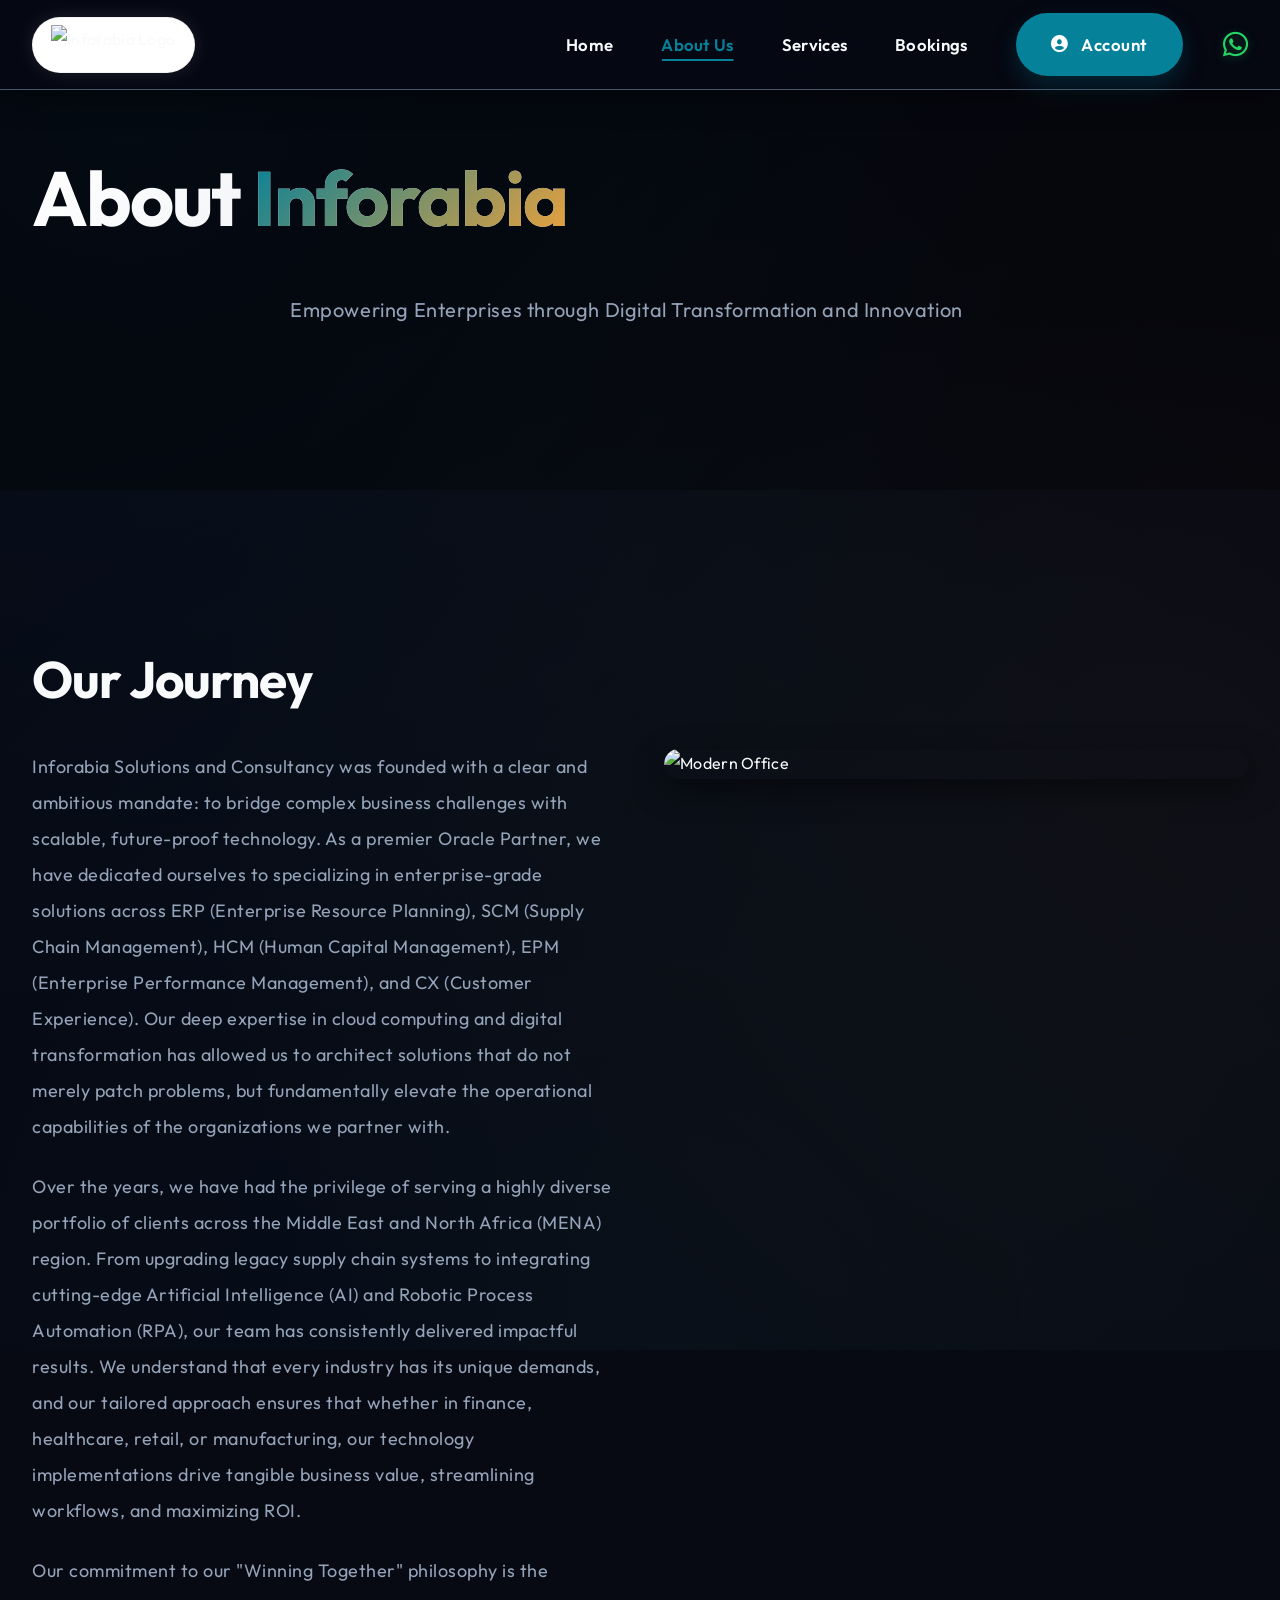
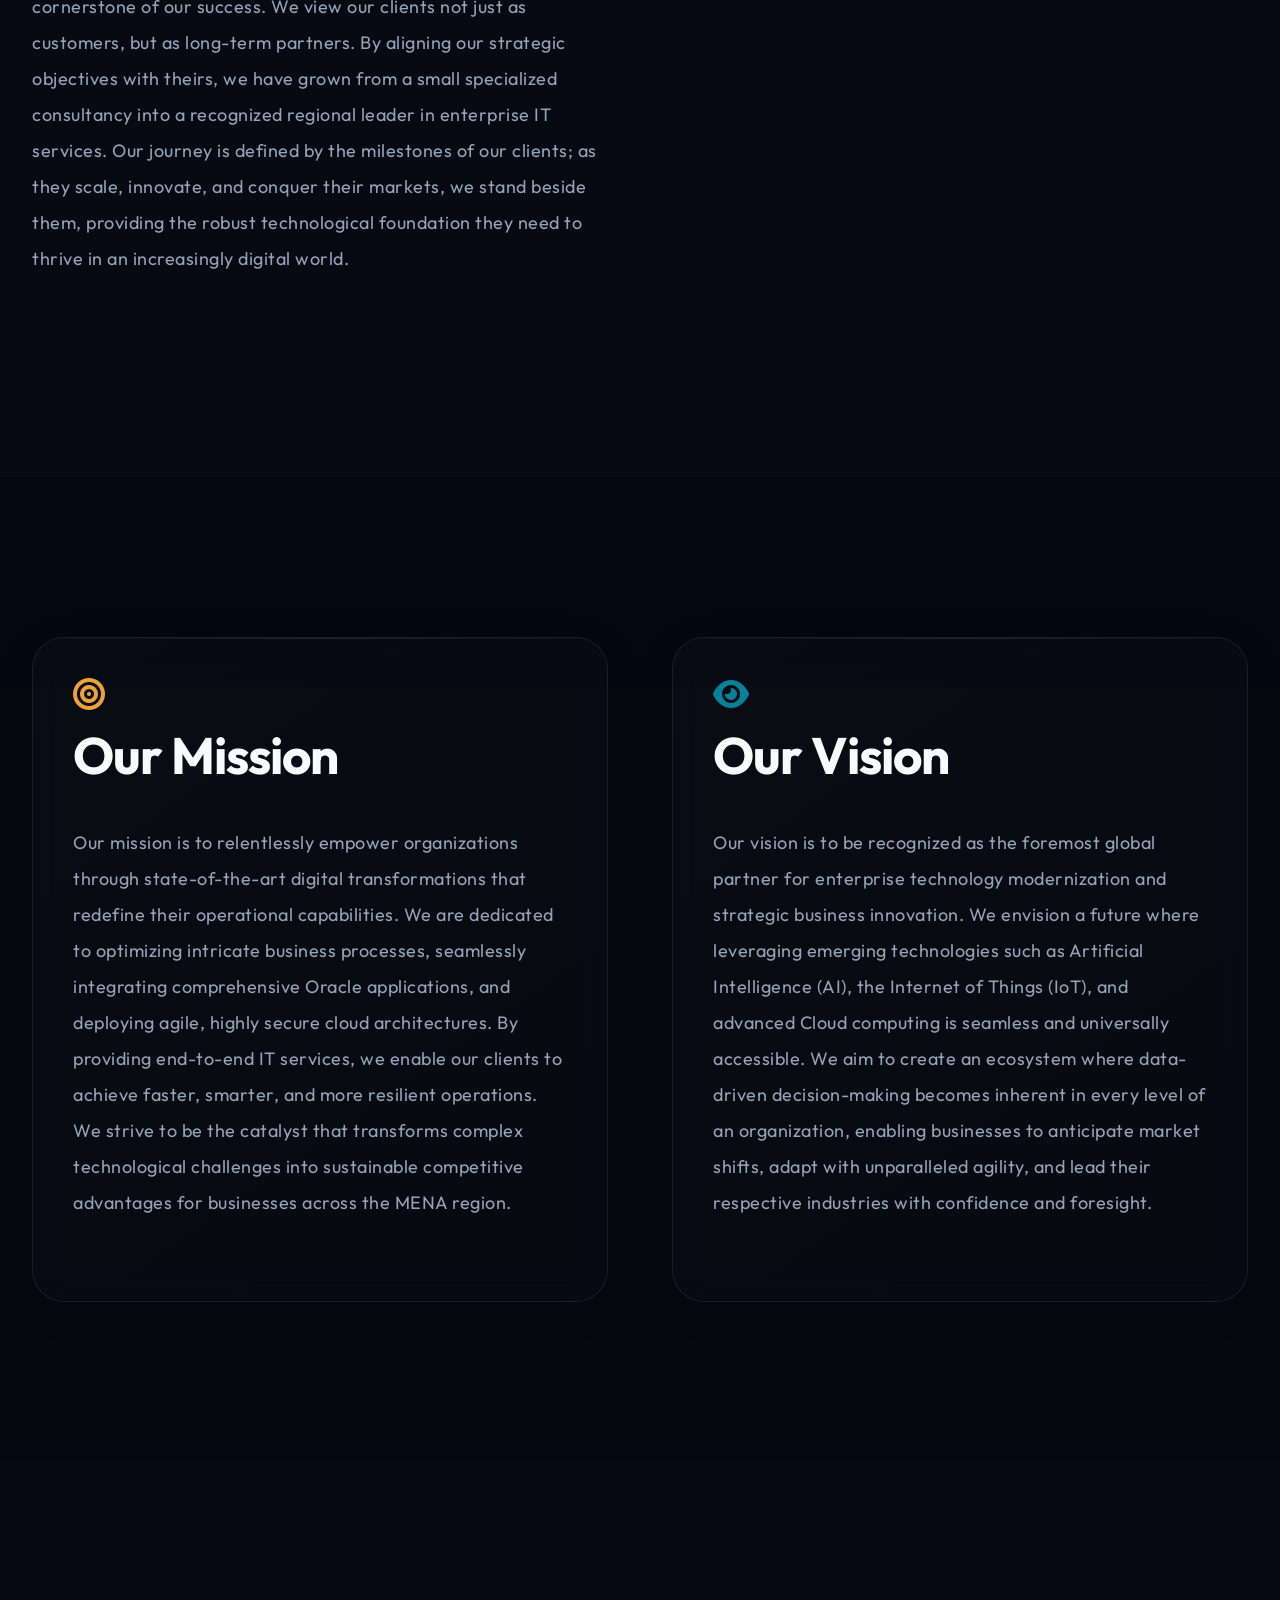
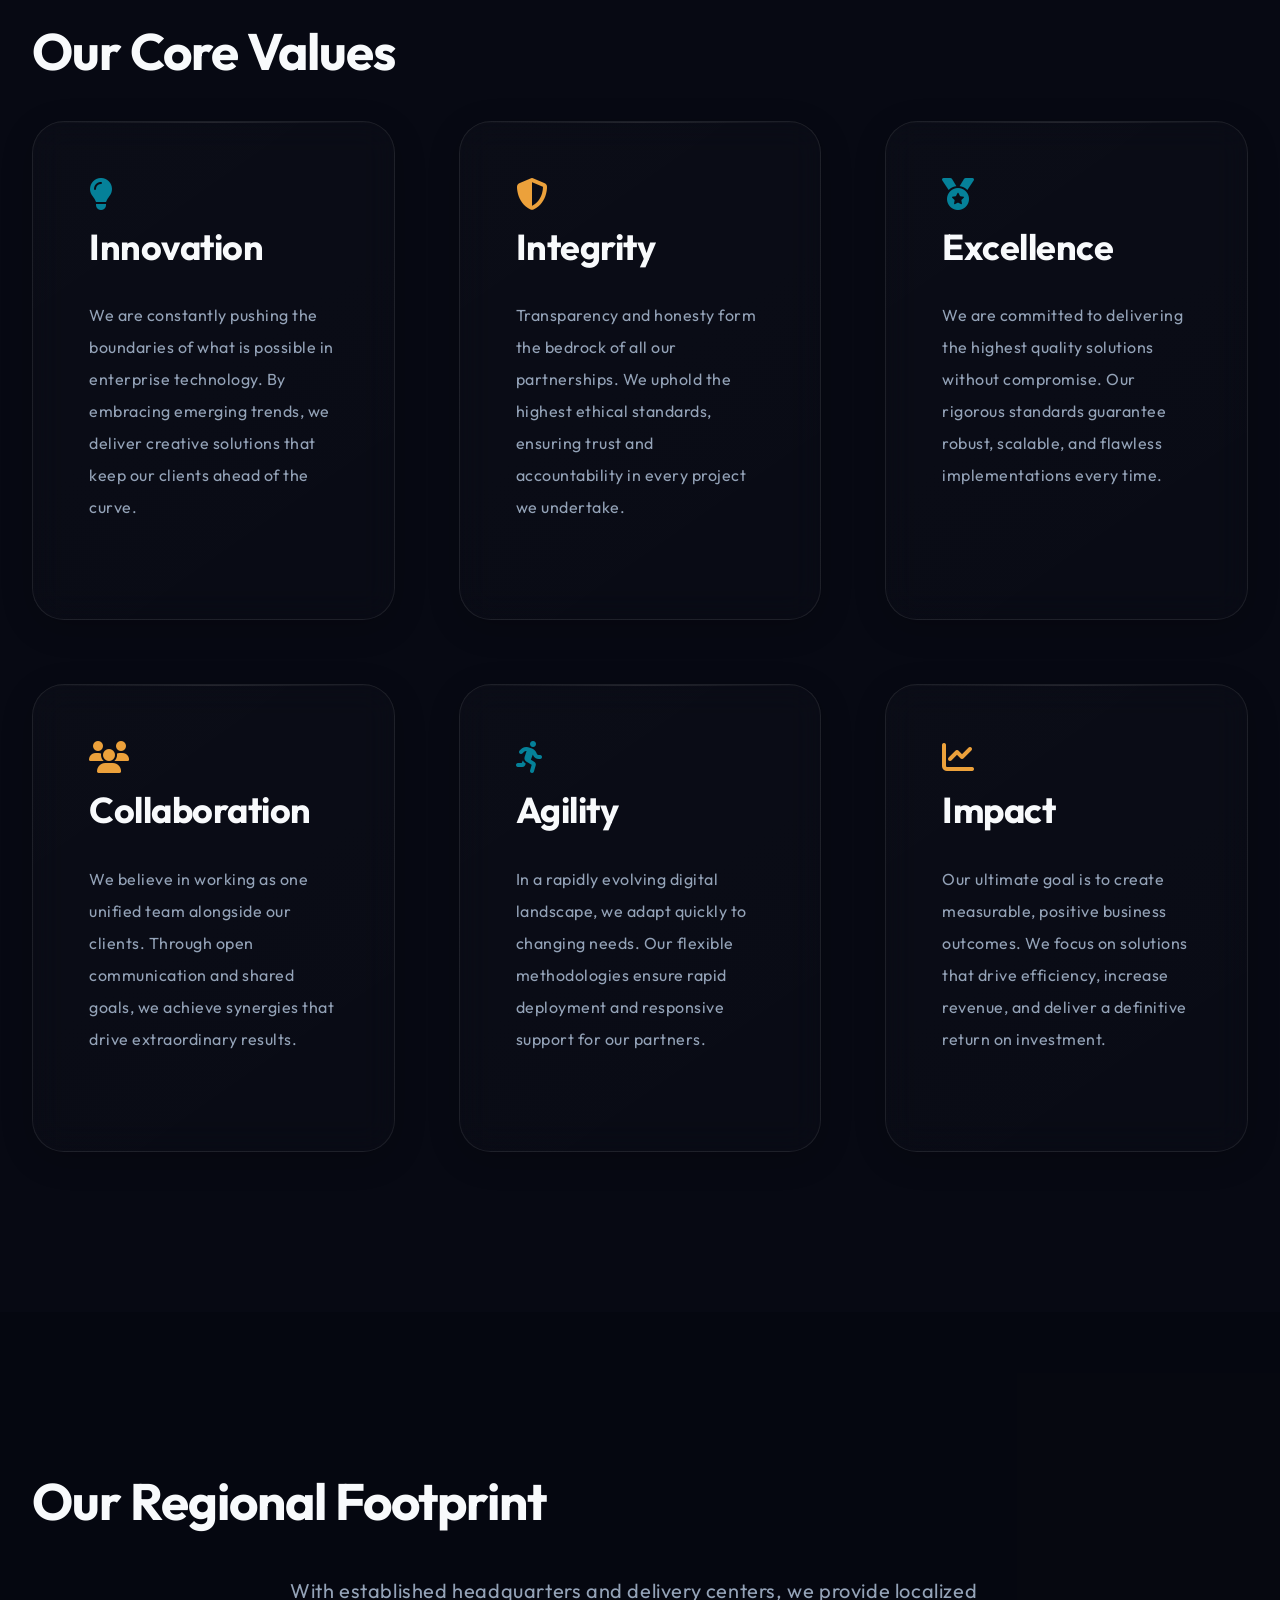
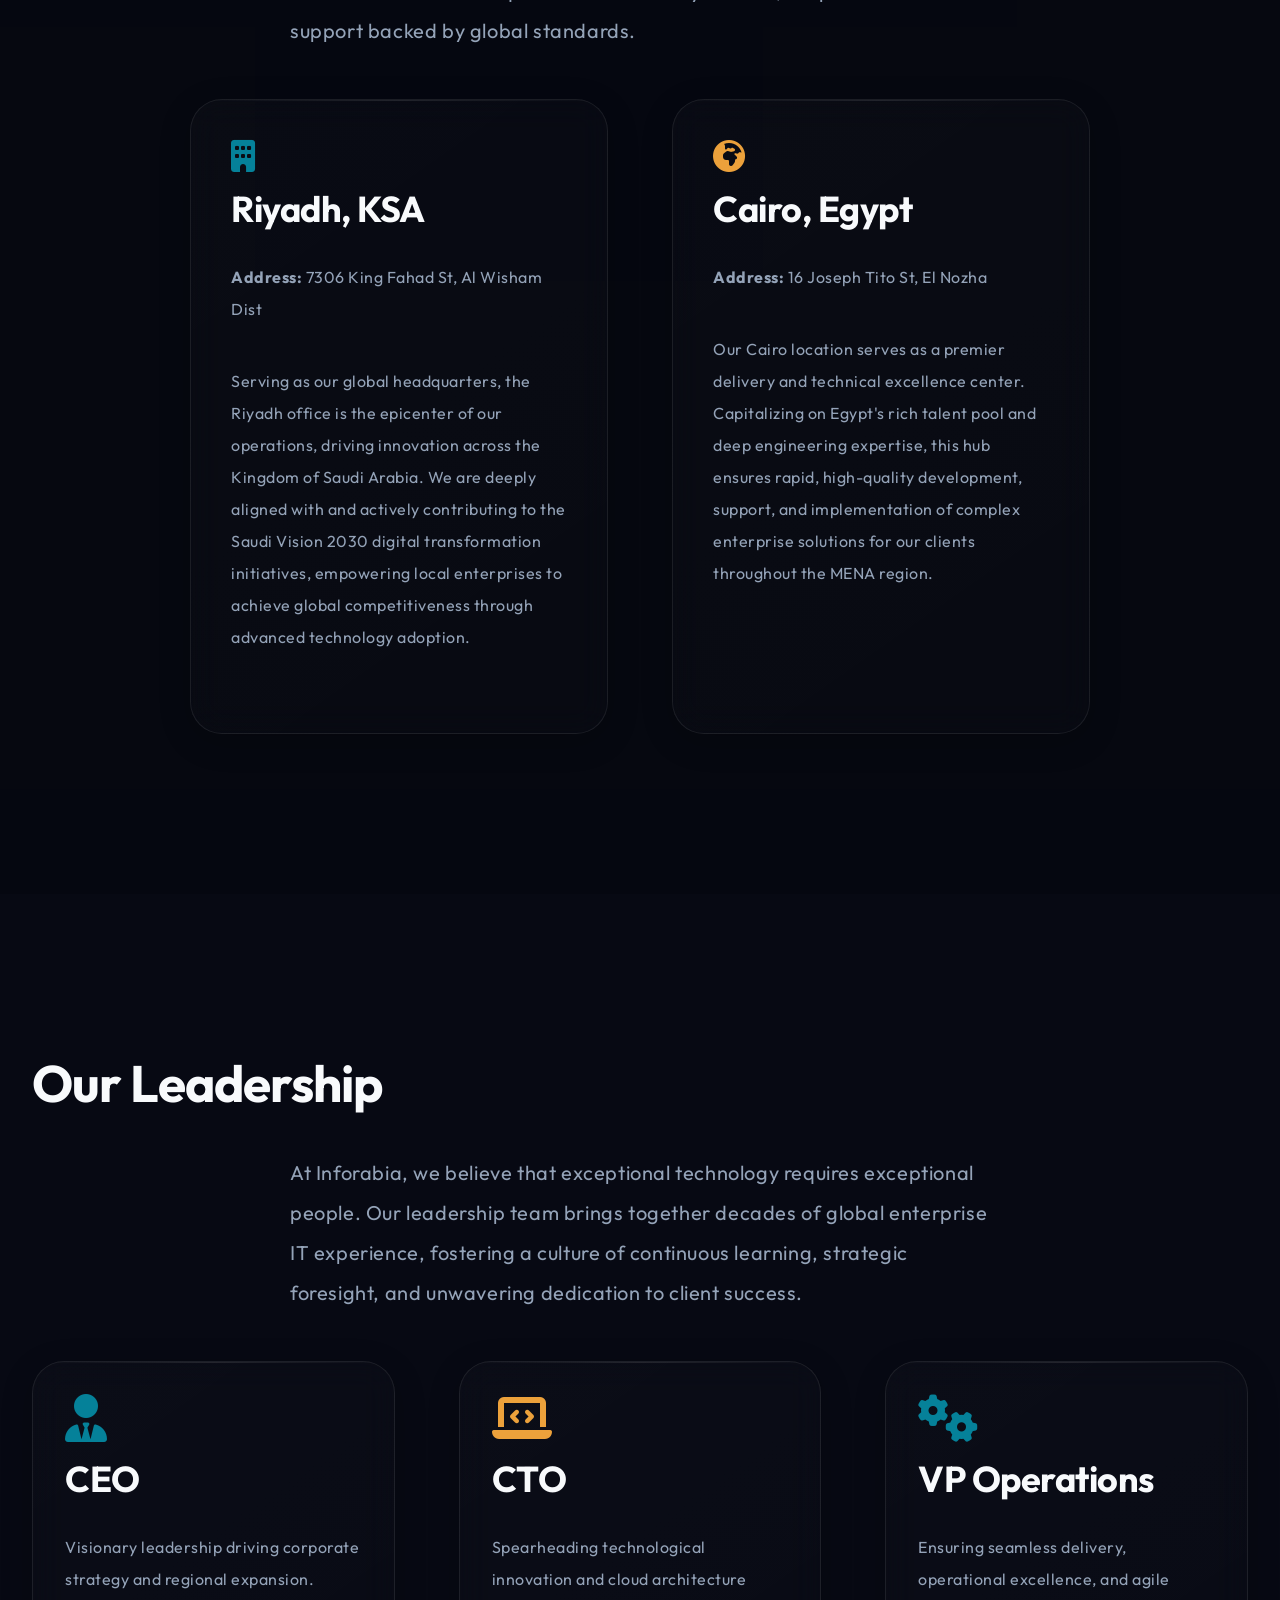
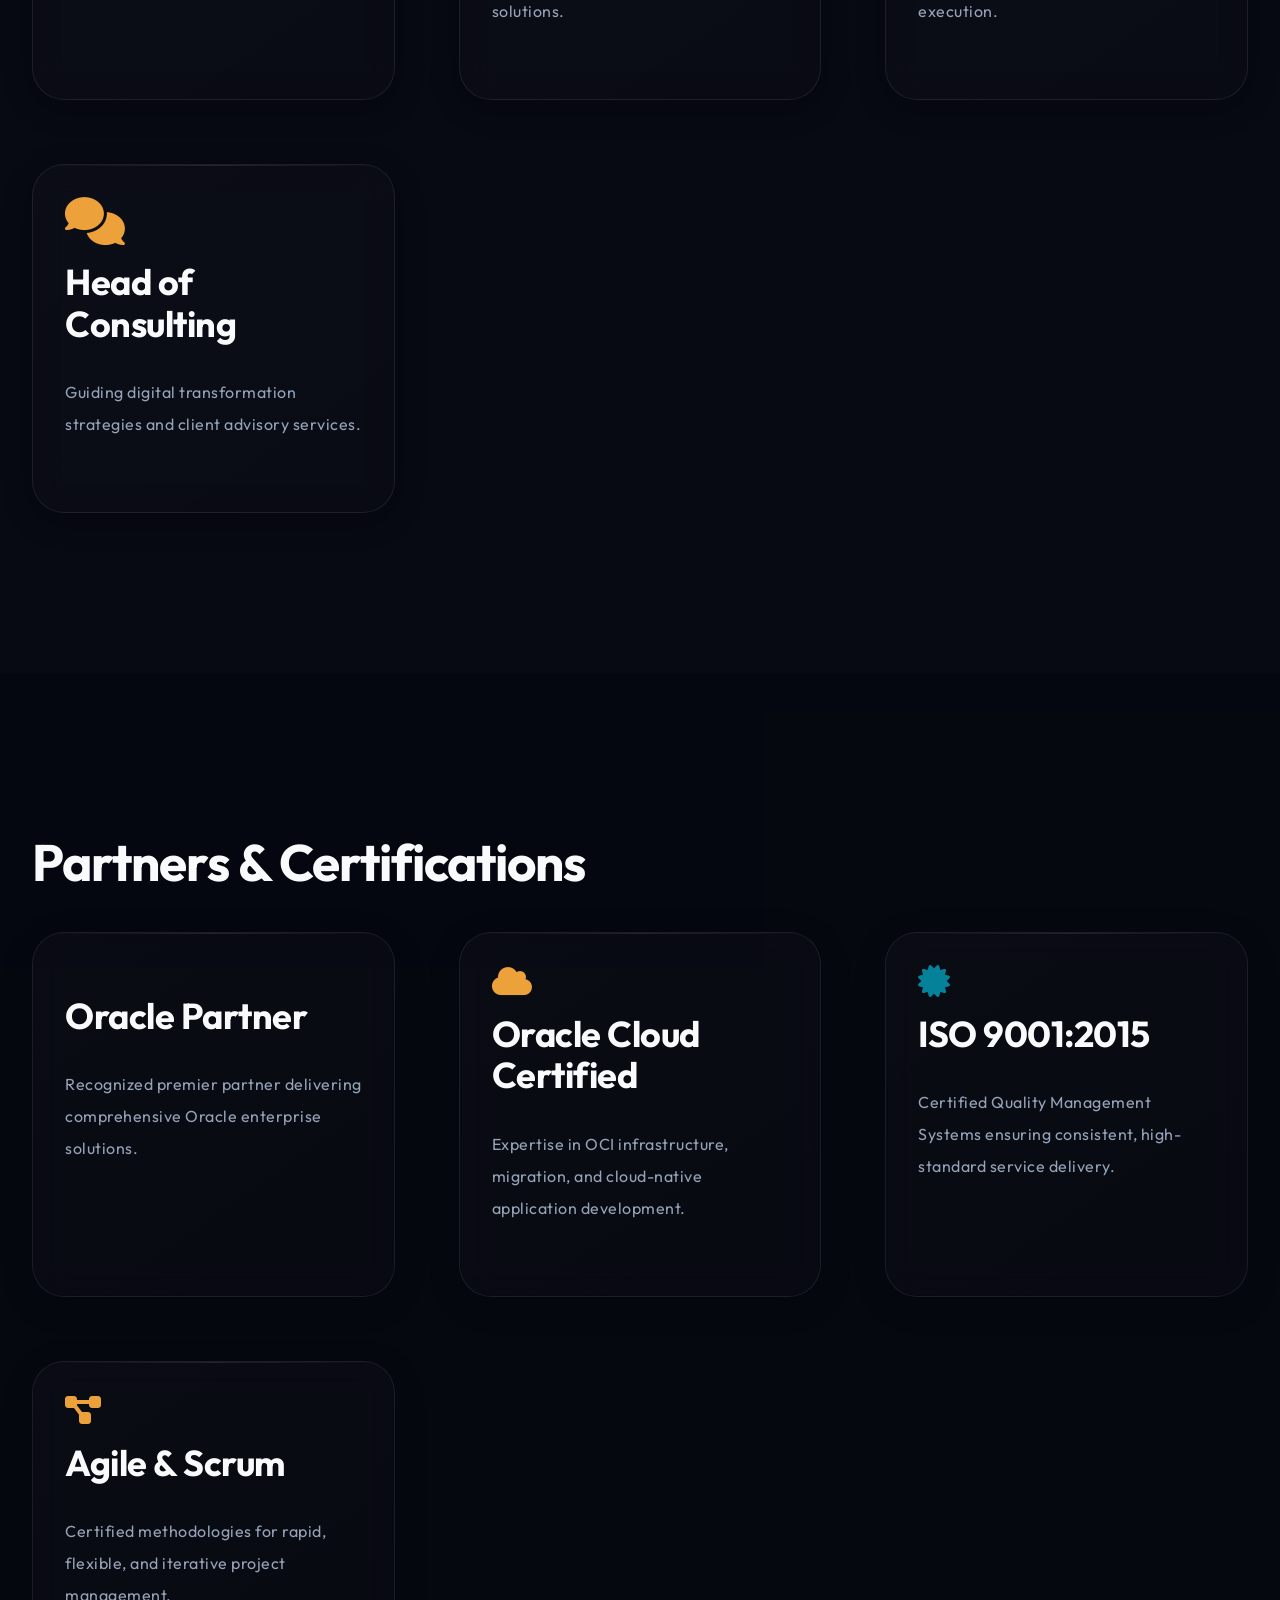
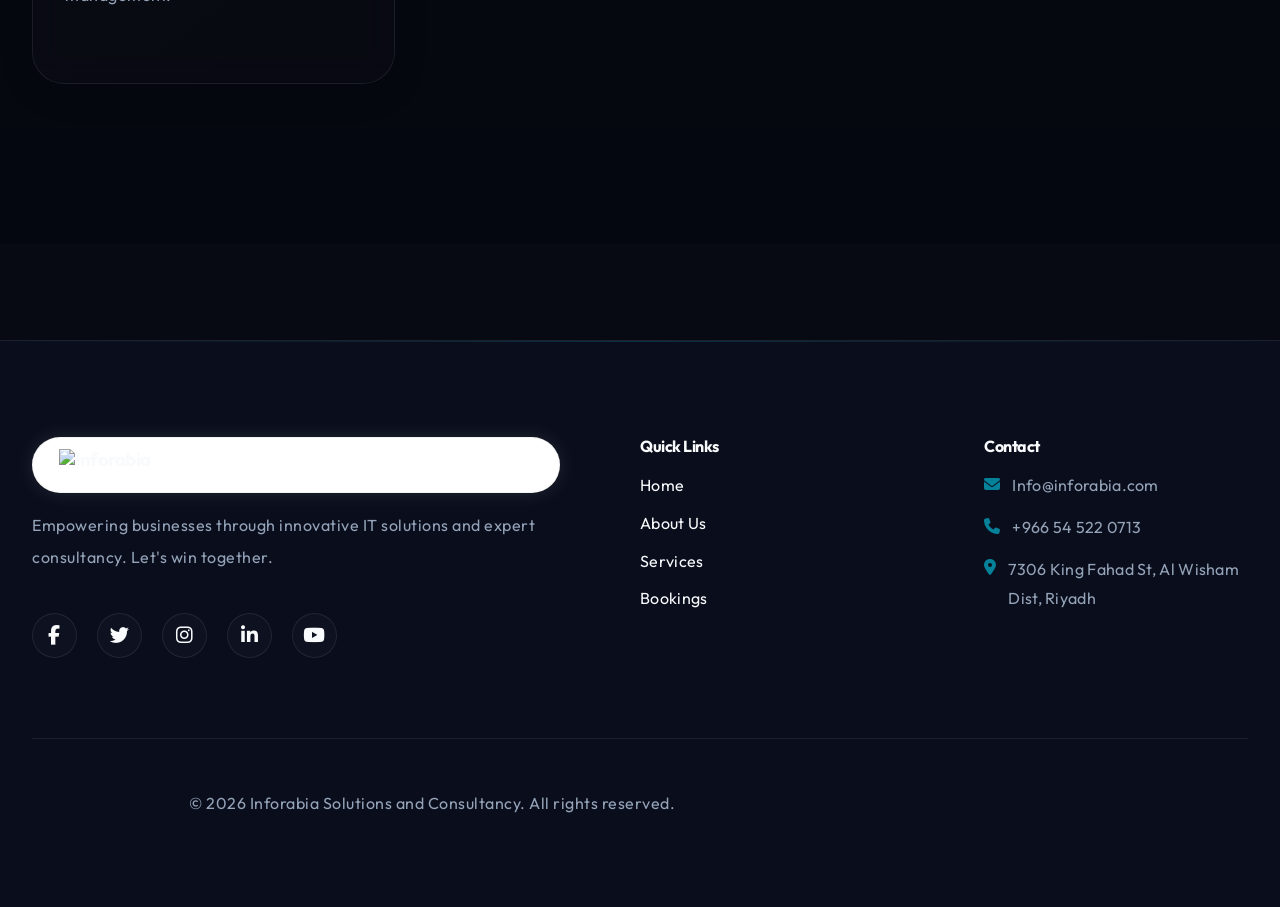
==== about.html @ bd70062c "add" ====
<!DOCTYPE html>
<html lang="en">
<head>
    <meta charset="UTF-8">
    <meta name="viewport" content="width=device-width, initial-scale=1.0">
    <title>About Us | Inforabia Solutions and Consultancy</title>
    <!-- Favicon -->
    <link rel="icon" href="https://img1.wsimg.com/isteam/ip/641b16bf-0aca-44a9-8d2c-d4f57fdf78f0/favicon/7c1272c8-c73b-4bf2-b4f9-a9a1bfaae01d/7c71226e-79e9-4457-97c5-d5421246ef24.jpg" type="image/jpeg">
    <!-- Font Awesome -->
    <link rel="stylesheet" href="https://cdnjs.cloudflare.com/ajax/libs/font-awesome/6.4.0/css/all.min.css">
    <!-- Custom CSS -->
    <link rel="stylesheet" href="styles.css">
</head>
<body>

    <!-- Navigation -->
    <nav class="navbar">
        <div class="container nav-container">
            <a href="index.html" class="logo">
                <img src="https://img1.wsimg.com/isteam/ip/641b16bf-0aca-44a9-8d2c-d4f57fdf78f0/Inforabia.jpg" alt="Inforabia Logo">
            </a>
            <div class="hamburger"><i class="fas fa-bars"></i></div>
            <ul class="nav-links">
                <li><a href="index.html">Home</a></li>
                <li><a href="about.html" class="active">About Us</a></li>
                <li><a href="services.html">Services</a></li>
                <li><a href="bookings.html">Bookings</a></li>
                <li><a href="auth.html" class="btn btn-primary"><i class="fas fa-user-circle"></i> Account</a></li>
                <li><a href="https://wa.me/966545220713?text=Hello%20Inforabia%2C%20I%20would%20like%20to%20inquire%20about%20your%20services." target="_blank" style="color: #25D366; font-size: 1.8rem; display: flex; align-items: center; margin-left: -0.5rem; transition: transform 0.3s; filter: drop-shadow(0 2px 5px rgba(37,211,102,0.3));" onmouseover="this.style.transform='scale(1.1)'" onmouseout="this.style.transform='scale(1)'" title="Contact us on WhatsApp"><i class="fab fa-whatsapp"></i></a></li>
            </ul>
        </div>
    </nav>

    <!-- Page Header -->
    <header class="section" style="padding-top: calc(var(--nav-height) + 4rem); background: rgba(0,0,0,0.3);">
        <div class="container text-center animate-on-scroll">
            <h1 class="heading-xl">About <span class="text-gradient">Inforabia</span></h1>
            <p class="subtitle" style="margin: 1rem auto 0 auto;">Empowering Enterprises through Digital Transformation and Innovation</p>
        </div>
    </header>

    <!-- Our Journey Section -->
    <section class="section">
        <div class="container">
            <h2 class="heading-lg animate-on-scroll text-center">Our Journey</h2>
            <div class="grid grid-2" style="align-items: start; gap: 3rem; margin-top: 2rem;">
                <div class="animate-on-scroll">
                    <p style="color: var(--text-muted); font-size: 1.125rem; margin-bottom: 1.5rem;">Inforabia Solutions and Consultancy was founded with a clear and ambitious mandate: to bridge complex business challenges with scalable, future-proof technology. As a premier Oracle Partner, we have dedicated ourselves to specializing in enterprise-grade solutions across ERP (Enterprise Resource Planning), SCM (Supply Chain Management), HCM (Human Capital Management), EPM (Enterprise Performance Management), and CX (Customer Experience). Our deep expertise in cloud computing and digital transformation has allowed us to architect solutions that do not merely patch problems, but fundamentally elevate the operational capabilities of the organizations we partner with.</p>
                    <p style="color: var(--text-muted); font-size: 1.125rem; margin-bottom: 1.5rem;">Over the years, we have had the privilege of serving a highly diverse portfolio of clients across the Middle East and North Africa (MENA) region. From upgrading legacy supply chain systems to integrating cutting-edge Artificial Intelligence (AI) and Robotic Process Automation (RPA), our team has consistently delivered impactful results. We understand that every industry has its unique demands, and our tailored approach ensures that whether in finance, healthcare, retail, or manufacturing, our technology implementations drive tangible business value, streamlining workflows, and maximizing ROI.</p>
                    <p style="color: var(--text-muted); font-size: 1.125rem;">Our commitment to our "Winning Together" philosophy is the cornerstone of our success. We view our clients not just as customers, but as long-term partners. By aligning our strategic objectives with theirs, we have grown from a small specialized consultancy into a recognized regional leader in enterprise IT services. Our journey is defined by the milestones of our clients; as they scale, innovate, and conquer their markets, we stand beside them, providing the robust technological foundation they need to thrive in an increasingly digital world.</p>
                </div>
                <div class="animate-on-scroll delay-200">
                    <img src="https://images.unsplash.com/photo-1497215728101-856f4ea42174?ixlib=rb-4.0.3&auto=format&fit=crop&w=800&q=80" alt="Modern Office" style="border-radius: var(--radius-lg); box-shadow: 0 10px 30px rgba(0,0,0,0.5);">
                </div>
            </div>
        </div>
    </section>

    <!-- Mission & Vision Section -->
    <section class="section" style="background: rgba(0,0,0,0.15);">
        <div class="container grid grid-2">
            <div class="glass-card animate-on-scroll" style="padding: 2.5rem;">
                <i class="fas fa-bullseye fa-2x" style="color: var(--clr-orange); margin-bottom: 1rem;"></i>
                <h3 class="heading-lg">Our Mission</h3>
                <p style="color: var(--text-muted); font-size: 1.125rem;">Our mission is to relentlessly empower organizations through state-of-the-art digital transformations that redefine their operational capabilities. We are dedicated to optimizing intricate business processes, seamlessly integrating comprehensive Oracle applications, and deploying agile, highly secure cloud architectures. By providing end-to-end IT services, we enable our clients to achieve faster, smarter, and more resilient operations. We strive to be the catalyst that transforms complex technological challenges into sustainable competitive advantages for businesses across the MENA region.</p>
            </div>
            <div class="glass-card animate-on-scroll delay-200" style="padding: 2.5rem;">
                <i class="fas fa-eye fa-2x" style="color: var(--clr-teal); margin-bottom: 1rem;"></i>
                <h3 class="heading-lg">Our Vision</h3>
                <p style="color: var(--text-muted); font-size: 1.125rem;">Our vision is to be recognized as the foremost global partner for enterprise technology modernization and strategic business innovation. We envision a future where leveraging emerging technologies such as Artificial Intelligence (AI), the Internet of Things (IoT), and advanced Cloud computing is seamless and universally accessible. We aim to create an ecosystem where data-driven decision-making becomes inherent in every level of an organization, enabling businesses to anticipate market shifts, adapt with unparalleled agility, and lead their respective industries with confidence and foresight.</p>
            </div>
        </div>
    </section>

    <!-- Core Values Section -->
    <section class="section">
        <div class="container text-center">
            <h2 class="heading-lg animate-on-scroll">Our Core Values</h2>
            <div class="grid grid-3" style="margin-top: 2rem;">
                <div class="glass-card animate-on-scroll delay-100">
                    <i class="fas fa-lightbulb fa-2x" style="color: var(--clr-teal); margin-bottom: 1rem;"></i>
                    <h3 class="heading-md">Innovation</h3>
                    <p class="text-muted">We are constantly pushing the boundaries of what is possible in enterprise technology. By embracing emerging trends, we deliver creative solutions that keep our clients ahead of the curve.</p>
                </div>
                <div class="glass-card animate-on-scroll delay-200">
                    <i class="fas fa-shield-alt fa-2x" style="color: var(--clr-orange); margin-bottom: 1rem;"></i>
                    <h3 class="heading-md">Integrity</h3>
                    <p class="text-muted">Transparency and honesty form the bedrock of all our partnerships. We uphold the highest ethical standards, ensuring trust and accountability in every project we undertake.</p>
                </div>
                <div class="glass-card animate-on-scroll delay-300">
                    <i class="fas fa-medal fa-2x" style="color: var(--clr-teal); margin-bottom: 1rem;"></i>
                    <h3 class="heading-md">Excellence</h3>
                    <p class="text-muted">We are committed to delivering the highest quality solutions without compromise. Our rigorous standards guarantee robust, scalable, and flawless implementations every time.</p>
                </div>
                <div class="glass-card animate-on-scroll delay-100">
                    <i class="fas fa-users fa-2x" style="color: var(--clr-orange); margin-bottom: 1rem;"></i>
                    <h3 class="heading-md">Collaboration</h3>
                    <p class="text-muted">We believe in working as one unified team alongside our clients. Through open communication and shared goals, we achieve synergies that drive extraordinary results.</p>
                </div>
                <div class="glass-card animate-on-scroll delay-200">
                    <i class="fas fa-running fa-2x" style="color: var(--clr-teal); margin-bottom: 1rem;"></i>
                    <h3 class="heading-md">Agility</h3>
                    <p class="text-muted">In a rapidly evolving digital landscape, we adapt quickly to changing needs. Our flexible methodologies ensure rapid deployment and responsive support for our partners.</p>
                </div>
                <div class="glass-card animate-on-scroll delay-300">
                    <i class="fas fa-chart-line fa-2x" style="color: var(--clr-orange); margin-bottom: 1rem;"></i>
                    <h3 class="heading-md">Impact</h3>
                    <p class="text-muted">Our ultimate goal is to create measurable, positive business outcomes. We focus on solutions that drive efficiency, increase revenue, and deliver a definitive return on investment.</p>
                </div>
            </div>
        </div>
    </section>

    <!-- Regional Footprint Section -->
    <section class="section" style="background: rgba(0,0,0,0.15);">
        <div class="container text-center">
            <h2 class="heading-lg animate-on-scroll">Our Regional Footprint</h2>
            <p class="subtitle animate-on-scroll" style="margin: 0 auto 3rem auto;">With established headquarters and delivery centers, we provide localized support backed by global standards.</p>
            <div class="grid grid-2" style="max-width: 900px; margin: 0 auto;">
                <div class="glass-card animate-on-scroll" style="padding: 2.5rem;">
                    <i class="fas fa-building fa-2x" style="color: var(--clr-teal); margin-bottom: 1rem;"></i>
                    <h3 class="heading-md">Riyadh, KSA</h3>
                    <p style="color: var(--text-muted);"><strong>Address:</strong> 7306 King Fahad St, Al Wisham Dist</p>
                    <p class="text-muted" style="margin-top: 0.75rem;">Serving as our global headquarters, the Riyadh office is the epicenter of our operations, driving innovation across the Kingdom of Saudi Arabia. We are deeply aligned with and actively contributing to the Saudi Vision 2030 digital transformation initiatives, empowering local enterprises to achieve global competitiveness through advanced technology adoption.</p>
                </div>
                <div class="glass-card animate-on-scroll delay-200" style="padding: 2.5rem;">
                    <i class="fas fa-globe-africa fa-2x" style="color: var(--clr-orange); margin-bottom: 1rem;"></i>
                    <h3 class="heading-md">Cairo, Egypt</h3>
                    <p style="color: var(--text-muted);"><strong>Address:</strong> 16 Joseph Tito St, El Nozha</p>
                    <p class="text-muted" style="margin-top: 0.75rem;">Our Cairo location serves as a premier delivery and technical excellence center. Capitalizing on Egypt's rich talent pool and deep engineering expertise, this hub ensures rapid, high-quality development, support, and implementation of complex enterprise solutions for our clients throughout the MENA region.</p>
                </div>
            </div>
        </div>
    </section>

    <!-- Our Team Section -->
    <section class="section">
        <div class="container text-center">
            <h2 class="heading-lg animate-on-scroll">Our Leadership</h2>
            <p class="subtitle animate-on-scroll" style="margin: 0 auto 3rem auto;">At Inforabia, we believe that exceptional technology requires exceptional people. Our leadership team brings together decades of global enterprise IT experience, fostering a culture of continuous learning, strategic foresight, and unwavering dedication to client success.</p>
            <div class="grid grid-4">
                <div class="glass-card animate-on-scroll delay-100" style="padding: 2rem;">
                    <i class="fas fa-user-tie fa-3x" style="color: var(--clr-teal); margin-bottom: 1rem;"></i>
                    <h3 class="heading-md">CEO</h3>
                    <p class="text-muted">Visionary leadership driving corporate strategy and regional expansion.</p>
                </div>
                <div class="glass-card animate-on-scroll delay-200" style="padding: 2rem;">
                    <i class="fas fa-laptop-code fa-3x" style="color: var(--clr-orange); margin-bottom: 1rem;"></i>
                    <h3 class="heading-md">CTO</h3>
                    <p class="text-muted">Spearheading technological innovation and cloud architecture solutions.</p>
                </div>
                <div class="glass-card animate-on-scroll delay-300" style="padding: 2rem;">
                    <i class="fas fa-cogs fa-3x" style="color: var(--clr-teal); margin-bottom: 1rem;"></i>
                    <h3 class="heading-md">VP Operations</h3>
                    <p class="text-muted">Ensuring seamless delivery, operational excellence, and agile execution.</p>
                </div>
                <div class="glass-card animate-on-scroll" style="padding: 2rem;">
                    <i class="fas fa-comments fa-3x" style="color: var(--clr-orange); margin-bottom: 1rem;"></i>
                    <h3 class="heading-md">Head of Consulting</h3>
                    <p class="text-muted">Guiding digital transformation strategies and client advisory services.</p>
                </div>
            </div>
        </div>
    </section>

    <!-- Partners & Certifications Section -->
    <section class="section" style="background: rgba(0,0,0,0.15);">
        <div class="container text-center">
            <h2 class="heading-lg animate-on-scroll">Partners & Certifications</h2>
            <div class="grid grid-4" style="margin-top: 2rem;">
                <div class="glass-card animate-on-scroll delay-100" style="padding: 2rem;">
                    <i class="fab fa-oracle fa-2x" style="color: var(--clr-teal); margin-bottom: 1rem;"></i>
                    <h3 class="heading-md">Oracle Partner</h3>
                    <p class="text-muted">Recognized premier partner delivering comprehensive Oracle enterprise solutions.</p>
                </div>
                <div class="glass-card animate-on-scroll delay-200" style="padding: 2rem;">
                    <i class="fas fa-cloud fa-2x" style="color: var(--clr-orange); margin-bottom: 1rem;"></i>
                    <h3 class="heading-md">Oracle Cloud Certified</h3>
                    <p class="text-muted">Expertise in OCI infrastructure, migration, and cloud-native application development.</p>
                </div>
                <div class="glass-card animate-on-scroll delay-300" style="padding: 2rem;">
                    <i class="fas fa-certificate fa-2x" style="color: var(--clr-teal); margin-bottom: 1rem;"></i>
                    <h3 class="heading-md">ISO 9001:2015</h3>
                    <p class="text-muted">Certified Quality Management Systems ensuring consistent, high-standard service delivery.</p>
                </div>
                <div class="glass-card animate-on-scroll" style="padding: 2rem;">
                    <i class="fas fa-project-diagram fa-2x" style="color: var(--clr-orange); margin-bottom: 1rem;"></i>
                    <h3 class="heading-md">Agile & Scrum</h3>
                    <p class="text-muted">Certified methodologies for rapid, flexible, and iterative project management.</p>
                </div>
            </div>
        </div>
    </section>

    <!-- Footer -->
    <footer class="footer">
        <div class="container">
            <div class="footer-grid">
                <div>
                    <h3 class="logo" style="margin-bottom: 1rem;">
                        <img src="https://img1.wsimg.com/isteam/ip/641b16bf-0aca-44a9-8d2c-d4f57fdf78f0/Inforabia.jpg" alt="Inforabia" style="height: 40px; background: #fff; padding: 4px 8px; border-radius: 4px;">
                    </h3>
                    <p class="text-muted">Empowering businesses through innovative IT solutions and expert consultancy. Let's win together.</p>
                    <div class="social-links">
                        <a href="https://www.facebook.com/InforabiaSolutions/#" class="social-icon" target="_blank"><i class="fab fa-facebook-f"></i></a>
                        <a href="https://x.com/InforabiaS47042" class="social-icon" target="_blank"><i class="fab fa-twitter"></i></a>
                        <a href="https://www.instagram.com/inforabia_solutions/" class="social-icon" target="_blank"><i class="fab fa-instagram"></i></a>
                        <a href="https://linkedin.com/company/inforabia" class="social-icon" target="_blank"><i class="fab fa-linkedin-in"></i></a>
                        <a href="https://www.youtube.com/@inforabiasolutions" class="social-icon" target="_blank"><i class="fab fa-youtube"></i></a>
                    </div>
                </div>
                <div>
                    <h4 style="margin-bottom: 1rem;">Quick Links</h4>
                    <ul style="display: flex; flex-direction: column; gap: 0.5rem;">
                        <li><a href="index.html" class="text-muted">Home</a></li>
                        <li><a href="about.html" class="text-muted">About Us</a></li>
                        <li><a href="services.html" class="text-muted">Services</a></li>
                        <li><a href="bookings.html" class="text-muted">Bookings</a></li>
                    </ul>
                </div>
                <div>
                    <h4 style="margin-bottom: 1rem;">Contact</h4>
                    <ul style="display: flex; flex-direction: column; gap: 0.75rem; color: var(--text-muted);">
                        <li style="display: flex; align-items: flex-start; gap: 0.75rem;"><i class="fas fa-envelope" style="color: var(--clr-teal); margin-top: 0.3rem;"></i> Info@inforabia.com</li>
                        <li style="display: flex; align-items: flex-start; gap: 0.75rem;"><i class="fas fa-phone" style="color: var(--clr-teal); margin-top: 0.3rem;"></i> +966 54 522 0713</li>
                        <li style="display: flex; align-items: flex-start; gap: 0.75rem;"><i class="fas fa-map-marker-alt" style="color: var(--clr-teal); margin-top: 0.3rem;"></i> 7306 King Fahad St, Al Wisham Dist, Riyadh</li>
                    </ul>
                </div>
            </div>
            <div class="footer-bottom">
                <p>&copy; 2026 Inforabia Solutions and Consultancy. All rights reserved.</p>
            </div>
        </div>
    </footer>

    <script src="script.js"></script>
</body>
</html>
---- styles.css ----
@import url('https://fonts.googleapis.com/css2?family=Outfit:wght@300;400;500;600;700;800&display=swap');

:root {
    /* Brand Colors - Extracted from Logo */
    --clr-teal: #058199;
    --clr-teal-light: #1693AB;
    --clr-teal-dark: #046578;
    --clr-orange: #ECA13B;
    --clr-orange-light: #F2B45A;
    --clr-orange-dark: #C98224;
    
    /* Backgrounds */
    --bg-dark: #070913;
    --bg-dark-secondary: #0a0e1c;
    --bg-surface: rgba(255, 255, 255, 0.02);
    --bg-surface-hover: rgba(255, 255, 255, 0.05);
    --glass-border: rgba(255, 255, 255, 0.08);

    /* Text */
    --text-main: #f8fafc;
    --text-muted: #94a3b8;

    /* Spacing & Layout */
    --max-width: 1280px;
    --nav-height: 90px;
    --radius-sm: 12px;
    --radius-md: 20px;
    --radius-lg: 32px;
    --radius-pill: 999px;

    /* Transitions */
    --transition-fast: all 0.2s cubic-bezier(0.25, 0.46, 0.45, 0.94);
    --transition-smooth: all 0.4s cubic-bezier(0.16, 1, 0.3, 1);
    --transition-bounce: all 0.5s cubic-bezier(0.34, 1.56, 0.64, 1);
}

* {
    margin: 0;
    padding: 0;
    box-sizing: border-box;
}

body {
    font-family: 'Outfit', sans-serif;
    background-color: var(--bg-dark);
    color: var(--text-main);
    line-height: 1.85;
    overflow-x: hidden;
    position: relative;
    letter-spacing: 0.3px;
    -webkit-font-smoothing: antialiased;
    -moz-osx-font-smoothing: grayscale;
}

p {
    margin-bottom: 2.5rem;
    line-height: 2;
    letter-spacing: 0.5px;
    color: var(--text-muted);
    max-width: 800px; /* Constrains line length so words aren't too long */
}

/* Premium Background Gradients */
body::before {
    content: '';
    position: fixed;
    top: -50%;
    left: -50%;
    width: 200%;
    height: 200%;
    background: radial-gradient(circle at 30% 30%, rgba(5, 129, 153, 0.06) 0%, transparent 45%),
                radial-gradient(circle at 70% 70%, rgba(236, 161, 59, 0.04) 0%, transparent 45%),
                radial-gradient(circle at 50% 100%, rgba(5, 129, 153, 0.05) 0%, transparent 50%);
    z-index: -1;
    pointer-events: none;
    animation: pulseBackground 15s ease-in-out infinite alternate;
}

@keyframes pulseBackground {
    0% { transform: scale(1); opacity: 0.8; }
    100% { transform: scale(1.05); opacity: 1; }
}

a {
    text-decoration: none;
    color: inherit;
    transition: var(--transition-smooth);
}

ul {
    list-style: none;
}

img {
    max-width: 100%;
    height: auto;
    display: block;
}

/* =========================================
   Typography
   ========================================= */
h1, h2, h3, h4, h5, h6 {
    line-height: 1.15;
    font-weight: 700;
    color: var(--text-main);
    letter-spacing: -0.5px;
}

.heading-xl {
    font-size: clamp(3.5rem, 6vw, 5.5rem);
    letter-spacing: -2px;
    background: linear-gradient(135deg, #ffffff 0%, #cbd5e1 100%);
    -webkit-background-clip: text;
    -webkit-text-fill-color: transparent;
    margin-bottom: 3rem;
}

.heading-lg {
    font-size: clamp(2.5rem, 4vw, 3.5rem);
    margin-bottom: 2.5rem;
    letter-spacing: -1px;
}

.heading-md {
    font-size: clamp(1.75rem, 3vw, 2.25rem);
    margin-bottom: 2rem;
}

.text-gradient {
    background: linear-gradient(135deg, var(--clr-teal) 0%, var(--clr-orange) 100%);
    -webkit-background-clip: text;
    -webkit-text-fill-color: transparent;
    display: inline-block;
}

.subtitle {
    font-size: 1.25rem;
    color: var(--text-muted);
    max-width: 700px;
    margin-bottom: 4rem;
    line-height: 2;
    letter-spacing: 0.6px;
    font-weight: 400;
}

/* =========================================
   Layout & Utilities
   ========================================= */
.container {
    width: 100%;
    max-width: var(--max-width);
    margin: 0 auto;
    padding: 0 2rem;
}

.section {
    padding: 10rem 0;
}

.grid {
    display: grid;
    gap: 4rem;
}

.grid-2 { grid-template-columns: repeat(auto-fit, minmax(320px, 1fr)); }
.grid-3 { grid-template-columns: repeat(auto-fit, minmax(300px, 1fr)); }
.grid-4 { grid-template-columns: repeat(auto-fit, minmax(260px, 1fr)); }

/* =========================================
   Components
   ========================================= */
/* Premium Buttons */
.btn {
    display: inline-flex;
    align-items: center;
    justify-content: center;
    padding: 1rem 2.2rem;
    border-radius: var(--radius-pill);
    font-weight: 600;
    font-size: 1.1rem;
    cursor: pointer;
    border: none;
    transition: var(--transition-bounce);
    gap: 0.8rem;
    letter-spacing: 0.5px;
    overflow: hidden;
    position: relative;
    z-index: 1;
}

.btn-primary {
    background: var(--clr-teal);
    color: #fff;
    box-shadow: 0 10px 25px rgba(5, 129, 153, 0.25);
}

.btn-primary::before {
    content: '';
    position: absolute;
    top: 0; left: 0; width: 100%; height: 100%;
    background: linear-gradient(90deg, transparent, rgba(255,255,255,0.2), transparent);
    transform: translateX(-100%);
    transition: var(--transition-smooth);
    z-index: -1;
}

.btn-primary:hover::before {
    transform: translateX(100%);
}

.btn-primary:hover {
    background: var(--clr-teal-light);
    transform: translateY(-4px) scale(1.02);
    box-shadow: 0 15px 35px rgba(5, 129, 153, 0.4);
}

.btn-secondary {
    background: transparent;
    color: var(--text-main);
    border: 1px solid var(--glass-border);
    backdrop-filter: blur(10px);
}

.btn-secondary:hover {
    background: rgba(255, 255, 255, 0.05);
    transform: translateY(-4px);
    border-color: rgba(255, 255, 255, 0.2);
}

/* Premium Glass Card */
.glass-card {
    background: linear-gradient(145deg, var(--bg-surface), rgba(255,255,255,0.01));
    backdrop-filter: blur(16px);
    -webkit-backdrop-filter: blur(16px);
    border: 1px solid var(--glass-border);
    border-radius: var(--radius-lg);
    padding: 3.5rem;
    transition: var(--transition-bounce);
    position: relative;
    box-shadow: 0 8px 32px rgba(0, 0, 0, 0.2);
    overflow: hidden;
}

/* Inner glow effect on cards */
.glass-card::before {
    content: '';
    position: absolute;
    top: 0; left: 0; right: 0; height: 1px;
    background: linear-gradient(90deg, transparent, rgba(255,255,255,0.1), transparent);
}

.glass-card:hover {
    background: linear-gradient(145deg, var(--bg-surface-hover), rgba(255,255,255,0.02));
    transform: translateY(-15px) scale(1.02);
    border-color: rgba(5, 129, 153, 0.4);
    box-shadow: 0 20px 40px rgba(0,0,0,0.5), 
                0 0 30px rgba(5, 129, 153, 0.15);
}

/* =========================================
   Navigation
   ========================================= */
.navbar {
    position: fixed;
    top: 0;
    left: 0;
    width: 100%;
    height: var(--nav-height);
    background: rgba(7, 9, 19, 0.85);
    backdrop-filter: blur(20px);
    -webkit-backdrop-filter: blur(20px);
    border-bottom: 1px solid #475569; /* Distinct gray line requested by user */
    z-index: 1000;
    display: flex;
    align-items: center;
    transition: var(--transition-smooth);
    box-shadow: 0 4px 30px rgba(0, 0, 0, 0.5);
}

.nav-container {
    display: flex;
    justify-content: space-between;
    align-items: center;
    width: 100%;
}

.logo {
    display: flex;
    align-items: center;
    gap: 0.75rem;
    
    /* The "Cooked" Premium Logo Badge */
    background: #ffffff;
    padding: 0.5rem 1.2rem;
    border-radius: var(--radius-pill);
    box-shadow: 0 0 20px rgba(255, 255, 255, 0.1), 
                inset 0 0 0 1px rgba(0, 0, 0, 0.05);
    transition: var(--transition-bounce);
}

.logo img {
    height: 40px; /* Slightly smaller to fit in the badge nicely */
    transition: var(--transition-smooth);
}

.logo:hover {
    transform: translateY(-2px) scale(1.02);
    box-shadow: 0 10px 25px rgba(255, 255, 255, 0.15), 
                0 0 30px rgba(5, 129, 153, 0.3);
}

.nav-links {
    display: flex;
    gap: 3rem;
    align-items: center;
}

.nav-links a {
    font-weight: 600;
    color: var(--text-main);
    font-size: 1.05rem;
    position: relative;
}

/* Navbar link hover underline effect */
.nav-links a::after {
    content: '';
    position: absolute;
    width: 0;
    height: 2px;
    bottom: -6px;
    left: 50%;
    background: var(--clr-teal);
    transition: var(--transition-bounce);
    transform: translateX(-50%);
    border-radius: 2px;
}

.nav-links a:hover::after, .nav-links a.active::after {
    width: 100%;
}

.nav-links a:hover, .nav-links a.active {
    color: var(--clr-teal);
}

.nav-links a.btn-primary {
    color: #fff;
}
.nav-links a.btn-primary::after {
    display: none;
}

.hamburger {
    display: none;
    cursor: pointer;
    font-size: 1.8rem;
    color: var(--text-main);
    transition: var(--transition-fast);
}

.hamburger:hover {
    color: var(--clr-teal);
}

/* =========================================
   Footer
   ========================================= */
.footer {
    background: var(--bg-dark-secondary);
    border-top: 1px solid var(--glass-border);
    padding: 6rem 0 3rem;
    margin-top: 6rem;
    position: relative;
    overflow: hidden;
}

.footer::before {
    content: '';
    position: absolute;
    top: 0; left: 0; width: 100%; height: 1px;
    background: linear-gradient(90deg, transparent, var(--clr-teal), transparent);
    opacity: 0.3;
}

.footer-grid {
    display: grid;
    grid-template-columns: 2fr 1fr 1fr;
    gap: 5rem;
    margin-bottom: 5rem;
}

.social-links {
    display: flex;
    gap: 1.25rem;
    margin-top: 2rem;
}

.social-icon {
    width: 45px;
    height: 45px;
    border-radius: 50%;
    background: var(--bg-surface);
    display: flex;
    align-items: center;
    justify-content: center;
    color: var(--text-main);
    border: 1px solid var(--glass-border);
    font-size: 1.2rem;
    transition: var(--transition-bounce);
}

.social-icon:hover {
    background: var(--clr-teal);
    color: #fff;
    border-color: var(--clr-teal);
    transform: translateY(-5px) rotate(8deg);
    box-shadow: 0 10px 20px rgba(5, 129, 153, 0.3);
}

.footer-bottom {
    text-align: center;
    padding-top: 3rem;
    border-top: 1px solid var(--glass-border);
    color: var(--text-muted);
    font-size: 1rem;
    letter-spacing: 1px;
}

/* =========================================
   Masterpiece Animations
   ========================================= */
.animate-on-scroll {
    opacity: 0;
    transform: translateY(60px) scale(0.95);
    transition: opacity 1.2s cubic-bezier(0.16, 1, 0.3, 1), 
                transform 1.2s cubic-bezier(0.16, 1, 0.3, 1);
}

.animate-on-scroll.appear {
    opacity: 1;
    transform: translateY(0) scale(1);
}

.delay-100 { transition-delay: 150ms; }
.delay-200 { transition-delay: 300ms; }
.delay-300 { transition-delay: 450ms; }

/* =========================================
   Responsive
   ========================================= */
@media (max-width: 992px) {
    .nav-links {
        gap: 2rem;
    }
    .grid { gap: 3rem; }
}

@media (max-width: 768px) {
    .nav-links {
        position: fixed;
        top: var(--nav-height);
        left: 0;
        width: 100%;
        background: var(--bg-dark-secondary);
        flex-direction: column;
        padding: 3rem 2rem;
        gap: 2rem;
        transform: translateY(-150%);
        opacity: 0;
        visibility: hidden;
        transition: var(--transition-bounce);
        border-bottom: 1px solid #475569;
        box-shadow: 0 10px 30px rgba(0,0,0,0.5);
    }
    
    .nav-links.nav-active {
        transform: translateY(0);
        opacity: 1;
        visibility: visible;
    }
    
    .hamburger {
        display: block;
    }
    
    .footer-grid {
        grid-template-columns: 1fr;
        gap: 3rem;
    }
    
    .section {
        padding: 6rem 0;
    }
    
    .heading-xl {
        font-size: clamp(2.5rem, 8vw, 3.5rem);
    }
}
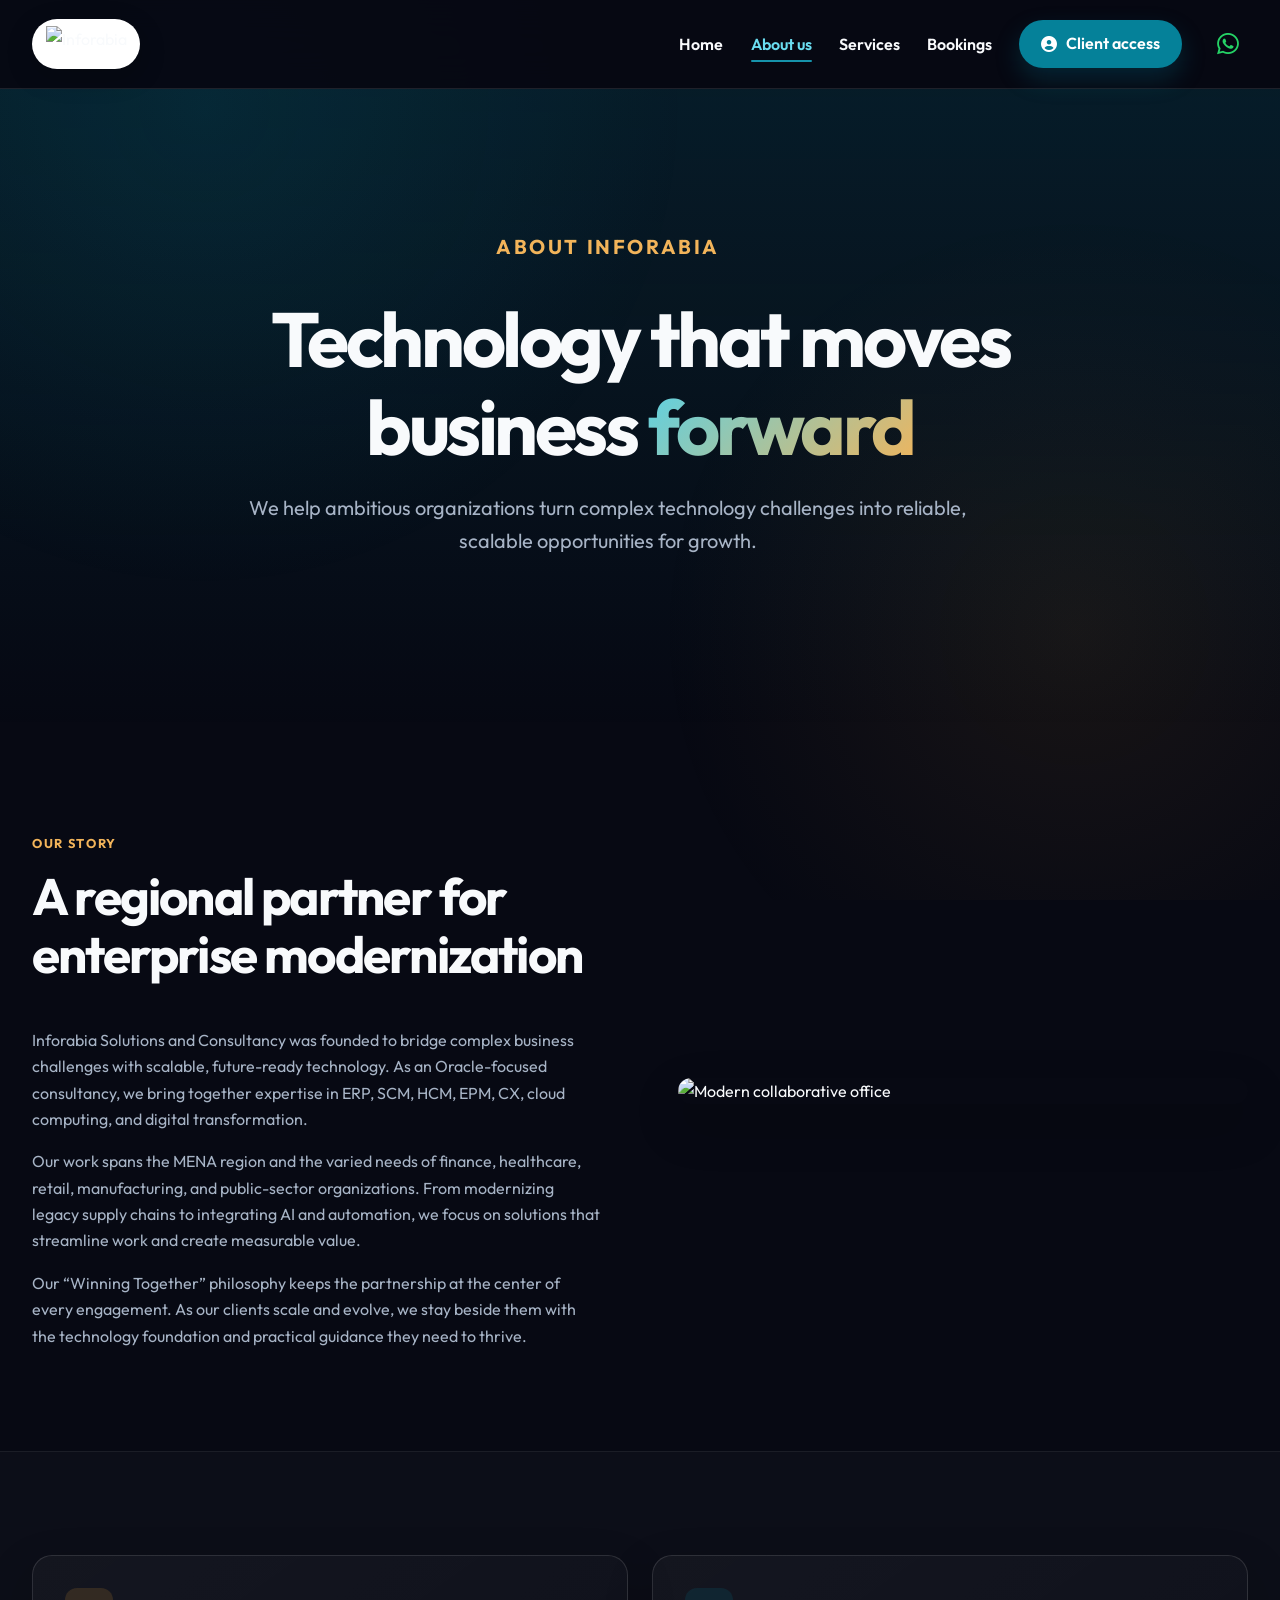
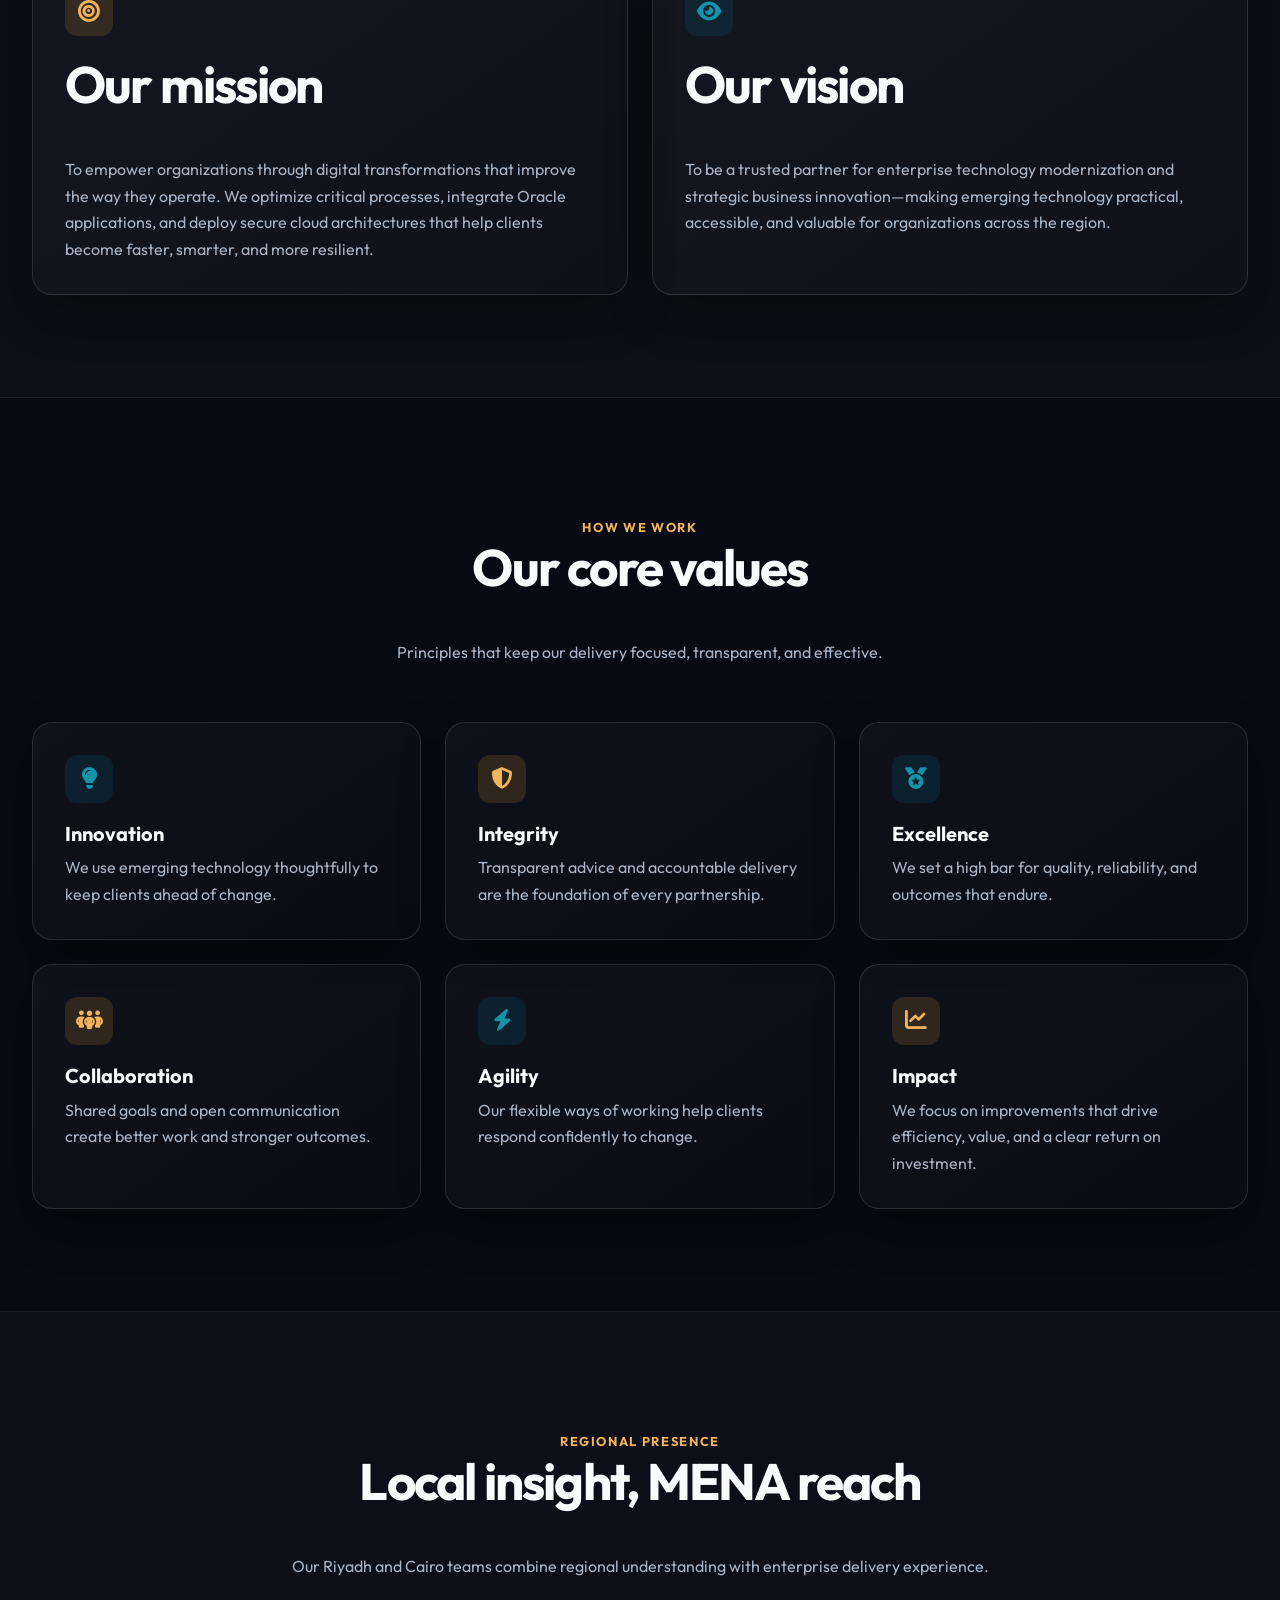
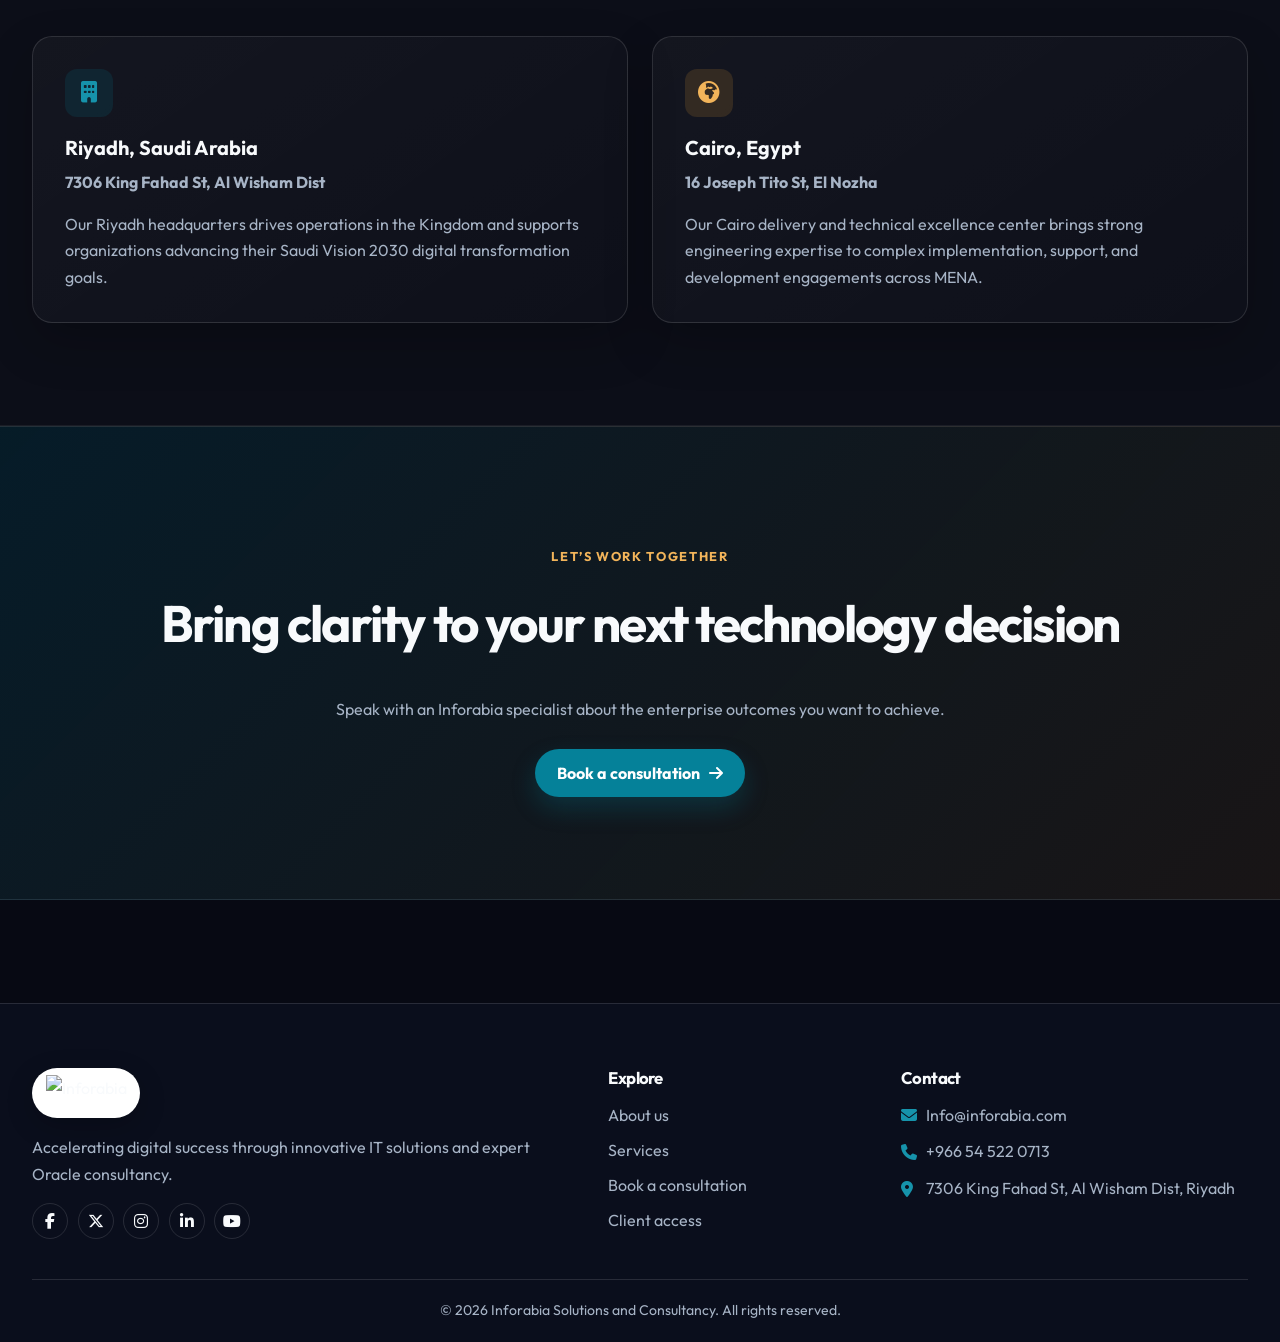
==== commit 8f1018ba: "refactor everything" ====
--- a/about.html
+++ b/about.html
@@ -1,238 +1,43 @@
-<!DOCTYPE html>
+<!doctype html>
 <html lang="en">
 <head>
-    <meta charset="UTF-8">
-    <meta name="viewport" content="width=device-width, initial-scale=1.0">
-    <title>About Us | Inforabia Solutions and Consultancy</title>
-    <!-- Favicon -->
-    <link rel="icon" href="https://img1.wsimg.com/isteam/ip/641b16bf-0aca-44a9-8d2c-d4f57fdf78f0/favicon/7c1272c8-c73b-4bf2-b4f9-a9a1bfaae01d/7c71226e-79e9-4457-97c5-d5421246ef24.jpg" type="image/jpeg">
-    <!-- Font Awesome -->
+    <meta charset="utf-8">
+    <meta name="viewport" content="width=device-width, initial-scale=1">
+    <meta name="description" content="Learn how Inforabia delivers Oracle, cloud, and digital transformation services for enterprise organizations across the MENA region.">
+    <meta name="robots" content="index, follow">
+    <meta name="theme-color" content="#070913">
+    <title>About Inforabia | Enterprise IT Consulting in MENA</title>
+    <link rel="canonical" href="https://inforabia.com/about.html">
+    <link rel="icon" type="image/jpeg" href="https://img1.wsimg.com/isteam/ip/641b16bf-0aca-44a9-8d2c-d4f57fdf78f0/favicon/7c1272c8-c73b-4bf2-b4f9-a9a1bfaae01d/7c71226e-79e9-4457-97c5-d5421246ef24.jpg">
+    <meta property="og:type" content="website">
+    <meta property="og:site_name" content="Inforabia Solutions and Consultancy">
+    <meta property="og:title" content="About Inforabia">
+    <meta property="og:description" content="Enterprise IT consulting, Oracle expertise, and digital transformation services for MENA organizations.">
+    <meta property="og:image" content="https://img1.wsimg.com/isteam/ip/641b16bf-0aca-44a9-8d2c-d4f57fdf78f0/Information-Technology-Services.jpg">
+    <meta property="og:url" content="https://inforabia.com/about.html">
+    <meta name="twitter:card" content="summary_large_image">
     <link rel="stylesheet" href="https://cdnjs.cloudflare.com/ajax/libs/font-awesome/6.4.0/css/all.min.css">
-    <!-- Custom CSS -->
     <link rel="stylesheet" href="styles.css">
 </head>
 <body>
+    <a class="skip-link" href="#main-content">Skip to content</a>
+    <nav class="navbar" aria-label="Primary navigation"><div class="container nav-container"><a class="logo" href="index.html" aria-label="Inforabia home"><img src="https://img1.wsimg.com/isteam/ip/641b16bf-0aca-44a9-8d2c-d4f57fdf78f0/Inforabia.jpg" alt="Inforabia"></a><button class="nav-toggle" type="button" aria-label="Open menu" aria-controls="primary-menu" aria-expanded="false" data-nav-toggle><i class="fa-solid fa-bars" aria-hidden="true"></i></button><ul class="nav-links" id="primary-menu" data-nav-links data-open="false"><li><a class="nav-link" href="index.html">Home</a></li><li><a class="nav-link" href="about.html" aria-current="page">About us</a></li><li><a class="nav-link" href="services.html">Services</a></li><li><a class="nav-link" href="bookings.html">Bookings</a></li><li><a class="btn btn-primary" href="auth.html"><i class="fa-solid fa-user-circle" aria-hidden="true"></i> Client access</a></li><li><a class="whatsapp-link" href="https://wa.me/966545220713?text=Hello%20Inforabia%2C%20I%20would%20like%20to%20inquire%20about%20your%20services." target="_blank" rel="noopener noreferrer" aria-label="Contact Inforabia on WhatsApp"><i class="fa-brands fa-whatsapp" aria-hidden="true"></i></a></li></ul></div></nav>
 
-    <!-- Navigation -->
-    <nav class="navbar">
-        <div class="container nav-container">
-            <a href="index.html" class="logo">
-                <img src="https://img1.wsimg.com/isteam/ip/641b16bf-0aca-44a9-8d2c-d4f57fdf78f0/Inforabia.jpg" alt="Inforabia Logo">
-            </a>
-            <div class="hamburger"><i class="fas fa-bars"></i></div>
-            <ul class="nav-links">
-                <li><a href="index.html">Home</a></li>
-                <li><a href="about.html" class="active">About Us</a></li>
-                <li><a href="services.html">Services</a></li>
-                <li><a href="bookings.html">Bookings</a></li>
-                <li><a href="auth.html" class="btn btn-primary"><i class="fas fa-user-circle"></i> Account</a></li>
-                <li><a href="https://wa.me/966545220713?text=Hello%20Inforabia%2C%20I%20would%20like%20to%20inquire%20about%20your%20services." target="_blank" style="color: #25D366; font-size: 1.8rem; display: flex; align-items: center; margin-left: -0.5rem; transition: transform 0.3s; filter: drop-shadow(0 2px 5px rgba(37,211,102,0.3));" onmouseover="this.style.transform='scale(1.1)'" onmouseout="this.style.transform='scale(1)'" title="Contact us on WhatsApp"><i class="fab fa-whatsapp"></i></a></li>
-            </ul>
-        </div>
-    </nav>
+    <main id="main-content">
+        <header class="page-hero"><div class="container hero-content animate-on-scroll"><p class="eyebrow">About Inforabia</p><h1>Technology that moves business <span class="text-gradient">forward</span></h1><p>We help ambitious organizations turn complex technology challenges into reliable, scalable opportunities for growth.</p></div></header>
 
-    <!-- Page Header -->
-    <header class="section" style="padding-top: calc(var(--nav-height) + 4rem); background: rgba(0,0,0,0.3);">
-        <div class="container text-center animate-on-scroll">
-            <h1 class="heading-xl">About <span class="text-gradient">Inforabia</span></h1>
-            <p class="subtitle" style="margin: 1rem auto 0 auto;">Empowering Enterprises through Digital Transformation and Innovation</p>
-        </div>
-    </header>
+        <section class="section"><div class="container grid grid--2 feature-layout"><div class="animate-on-scroll"><p class="eyebrow">Our story</p><h2>A regional partner for enterprise modernization</h2><p>Inforabia Solutions and Consultancy was founded to bridge complex business challenges with scalable, future-ready technology. As an Oracle-focused consultancy, we bring together expertise in ERP, SCM, HCM, EPM, CX, cloud computing, and digital transformation.</p><p>Our work spans the MENA region and the varied needs of finance, healthcare, retail, manufacturing, and public-sector organizations. From modernizing legacy supply chains to integrating AI and automation, we focus on solutions that streamline work and create measurable value.</p><p>Our “Winning Together” philosophy keeps the partnership at the center of every engagement. As our clients scale and evolve, we stay beside them with the technology foundation and practical guidance they need to thrive.</p></div><img class="feature-image animate-on-scroll" src="https://images.unsplash.com/photo-1497215728101-856f4ea42174?auto=format&fit=crop&w=1200&q=80" alt="Modern collaborative office" loading="lazy"></div></section>
 
-    <!-- Our Journey Section -->
-    <section class="section">
-        <div class="container">
-            <h2 class="heading-lg animate-on-scroll text-center">Our Journey</h2>
-            <div class="grid grid-2" style="align-items: start; gap: 3rem; margin-top: 2rem;">
-                <div class="animate-on-scroll">
-                    <p style="color: var(--text-muted); font-size: 1.125rem; margin-bottom: 1.5rem;">Inforabia Solutions and Consultancy was founded with a clear and ambitious mandate: to bridge complex business challenges with scalable, future-proof technology. As a premier Oracle Partner, we have dedicated ourselves to specializing in enterprise-grade solutions across ERP (Enterprise Resource Planning), SCM (Supply Chain Management), HCM (Human Capital Management), EPM (Enterprise Performance Management), and CX (Customer Experience). Our deep expertise in cloud computing and digital transformation has allowed us to architect solutions that do not merely patch problems, but fundamentally elevate the operational capabilities of the organizations we partner with.</p>
-                    <p style="color: var(--text-muted); font-size: 1.125rem; margin-bottom: 1.5rem;">Over the years, we have had the privilege of serving a highly diverse portfolio of clients across the Middle East and North Africa (MENA) region. From upgrading legacy supply chain systems to integrating cutting-edge Artificial Intelligence (AI) and Robotic Process Automation (RPA), our team has consistently delivered impactful results. We understand that every industry has its unique demands, and our tailored approach ensures that whether in finance, healthcare, retail, or manufacturing, our technology implementations drive tangible business value, streamlining workflows, and maximizing ROI.</p>
-                    <p style="color: var(--text-muted); font-size: 1.125rem;">Our commitment to our "Winning Together" philosophy is the cornerstone of our success. We view our clients not just as customers, but as long-term partners. By aligning our strategic objectives with theirs, we have grown from a small specialized consultancy into a recognized regional leader in enterprise IT services. Our journey is defined by the milestones of our clients; as they scale, innovate, and conquer their markets, we stand beside them, providing the robust technological foundation they need to thrive in an increasingly digital world.</p>
-                </div>
-                <div class="animate-on-scroll delay-200">
-                    <img src="https://images.unsplash.com/photo-1497215728101-856f4ea42174?ixlib=rb-4.0.3&auto=format&fit=crop&w=800&q=80" alt="Modern Office" style="border-radius: var(--radius-lg); box-shadow: 0 10px 30px rgba(0,0,0,0.5);">
-                </div>
-            </div>
-        </div>
-    </section>
+        <section class="section section--muted"><div class="container grid grid--2"><article class="glass-card animate-on-scroll"><span class="card-icon card-icon--orange"><i class="fa-solid fa-bullseye" aria-hidden="true"></i></span><h2>Our mission</h2><p>To empower organizations through digital transformations that improve the way they operate. We optimize critical processes, integrate Oracle applications, and deploy secure cloud architectures that help clients become faster, smarter, and more resilient.</p></article><article class="glass-card animate-on-scroll"><span class="card-icon"><i class="fa-solid fa-eye" aria-hidden="true"></i></span><h2>Our vision</h2><p>To be a trusted partner for enterprise technology modernization and strategic business innovation—making emerging technology practical, accessible, and valuable for organizations across the region.</p></article></div></section>
 
-    <!-- Mission & Vision Section -->
-    <section class="section" style="background: rgba(0,0,0,0.15);">
-        <div class="container grid grid-2">
-            <div class="glass-card animate-on-scroll" style="padding: 2.5rem;">
-                <i class="fas fa-bullseye fa-2x" style="color: var(--clr-orange); margin-bottom: 1rem;"></i>
-                <h3 class="heading-lg">Our Mission</h3>
-                <p style="color: var(--text-muted); font-size: 1.125rem;">Our mission is to relentlessly empower organizations through state-of-the-art digital transformations that redefine their operational capabilities. We are dedicated to optimizing intricate business processes, seamlessly integrating comprehensive Oracle applications, and deploying agile, highly secure cloud architectures. By providing end-to-end IT services, we enable our clients to achieve faster, smarter, and more resilient operations. We strive to be the catalyst that transforms complex technological challenges into sustainable competitive advantages for businesses across the MENA region.</p>
-            </div>
-            <div class="glass-card animate-on-scroll delay-200" style="padding: 2.5rem;">
-                <i class="fas fa-eye fa-2x" style="color: var(--clr-teal); margin-bottom: 1rem;"></i>
-                <h3 class="heading-lg">Our Vision</h3>
-                <p style="color: var(--text-muted); font-size: 1.125rem;">Our vision is to be recognized as the foremost global partner for enterprise technology modernization and strategic business innovation. We envision a future where leveraging emerging technologies such as Artificial Intelligence (AI), the Internet of Things (IoT), and advanced Cloud computing is seamless and universally accessible. We aim to create an ecosystem where data-driven decision-making becomes inherent in every level of an organization, enabling businesses to anticipate market shifts, adapt with unparalleled agility, and lead their respective industries with confidence and foresight.</p>
-            </div>
-        </div>
-    </section>
+        <section class="section"><div class="container"><div class="section-heading animate-on-scroll"><p class="eyebrow">How we work</p><h2>Our core values</h2><p>Principles that keep our delivery focused, transparent, and effective.</p></div><div class="grid grid--3"><article class="glass-card animate-on-scroll"><span class="card-icon"><i class="fa-solid fa-lightbulb" aria-hidden="true"></i></span><h3>Innovation</h3><p>We use emerging technology thoughtfully to keep clients ahead of change.</p></article><article class="glass-card animate-on-scroll"><span class="card-icon card-icon--orange"><i class="fa-solid fa-shield-halved" aria-hidden="true"></i></span><h3>Integrity</h3><p>Transparent advice and accountable delivery are the foundation of every partnership.</p></article><article class="glass-card animate-on-scroll"><span class="card-icon"><i class="fa-solid fa-medal" aria-hidden="true"></i></span><h3>Excellence</h3><p>We set a high bar for quality, reliability, and outcomes that endure.</p></article><article class="glass-card animate-on-scroll"><span class="card-icon card-icon--orange"><i class="fa-solid fa-people-group" aria-hidden="true"></i></span><h3>Collaboration</h3><p>Shared goals and open communication create better work and stronger outcomes.</p></article><article class="glass-card animate-on-scroll"><span class="card-icon"><i class="fa-solid fa-bolt" aria-hidden="true"></i></span><h3>Agility</h3><p>Our flexible ways of working help clients respond confidently to change.</p></article><article class="glass-card animate-on-scroll"><span class="card-icon card-icon--orange"><i class="fa-solid fa-chart-line" aria-hidden="true"></i></span><h3>Impact</h3><p>We focus on improvements that drive efficiency, value, and a clear return on investment.</p></article></div></div></section>
 
-    <!-- Core Values Section -->
-    <section class="section">
-        <div class="container text-center">
-            <h2 class="heading-lg animate-on-scroll">Our Core Values</h2>
-            <div class="grid grid-3" style="margin-top: 2rem;">
-                <div class="glass-card animate-on-scroll delay-100">
-                    <i class="fas fa-lightbulb fa-2x" style="color: var(--clr-teal); margin-bottom: 1rem;"></i>
-                    <h3 class="heading-md">Innovation</h3>
-                    <p class="text-muted">We are constantly pushing the boundaries of what is possible in enterprise technology. By embracing emerging trends, we deliver creative solutions that keep our clients ahead of the curve.</p>
-                </div>
-                <div class="glass-card animate-on-scroll delay-200">
-                    <i class="fas fa-shield-alt fa-2x" style="color: var(--clr-orange); margin-bottom: 1rem;"></i>
-                    <h3 class="heading-md">Integrity</h3>
-                    <p class="text-muted">Transparency and honesty form the bedrock of all our partnerships. We uphold the highest ethical standards, ensuring trust and accountability in every project we undertake.</p>
-                </div>
-                <div class="glass-card animate-on-scroll delay-300">
-                    <i class="fas fa-medal fa-2x" style="color: var(--clr-teal); margin-bottom: 1rem;"></i>
-                    <h3 class="heading-md">Excellence</h3>
-                    <p class="text-muted">We are committed to delivering the highest quality solutions without compromise. Our rigorous standards guarantee robust, scalable, and flawless implementations every time.</p>
-                </div>
-                <div class="glass-card animate-on-scroll delay-100">
-                    <i class="fas fa-users fa-2x" style="color: var(--clr-orange); margin-bottom: 1rem;"></i>
-                    <h3 class="heading-md">Collaboration</h3>
-                    <p class="text-muted">We believe in working as one unified team alongside our clients. Through open communication and shared goals, we achieve synergies that drive extraordinary results.</p>
-                </div>
-                <div class="glass-card animate-on-scroll delay-200">
-                    <i class="fas fa-running fa-2x" style="color: var(--clr-teal); margin-bottom: 1rem;"></i>
-                    <h3 class="heading-md">Agility</h3>
-                    <p class="text-muted">In a rapidly evolving digital landscape, we adapt quickly to changing needs. Our flexible methodologies ensure rapid deployment and responsive support for our partners.</p>
-                </div>
-                <div class="glass-card animate-on-scroll delay-300">
-                    <i class="fas fa-chart-line fa-2x" style="color: var(--clr-orange); margin-bottom: 1rem;"></i>
-                    <h3 class="heading-md">Impact</h3>
-                    <p class="text-muted">Our ultimate goal is to create measurable, positive business outcomes. We focus on solutions that drive efficiency, increase revenue, and deliver a definitive return on investment.</p>
-                </div>
-            </div>
-        </div>
-    </section>
+        <section class="section section--muted"><div class="container"><div class="section-heading animate-on-scroll"><p class="eyebrow">Regional presence</p><h2>Local insight, MENA reach</h2><p>Our Riyadh and Cairo teams combine regional understanding with enterprise delivery experience.</p></div><div class="grid grid--2"><article class="glass-card animate-on-scroll"><span class="card-icon"><i class="fa-solid fa-building" aria-hidden="true"></i></span><h3>Riyadh, Saudi Arabia</h3><p><strong>7306 King Fahad St, Al Wisham Dist</strong></p><p>Our Riyadh headquarters drives operations in the Kingdom and supports organizations advancing their Saudi Vision 2030 digital transformation goals.</p></article><article class="glass-card animate-on-scroll"><span class="card-icon card-icon--orange"><i class="fa-solid fa-globe-africa" aria-hidden="true"></i></span><h3>Cairo, Egypt</h3><p><strong>16 Joseph Tito St, El Nozha</strong></p><p>Our Cairo delivery and technical excellence center brings strong engineering expertise to complex implementation, support, and development engagements across MENA.</p></article></div></div></section>
 
-    <!-- Regional Footprint Section -->
-    <section class="section" style="background: rgba(0,0,0,0.15);">
-        <div class="container text-center">
-            <h2 class="heading-lg animate-on-scroll">Our Regional Footprint</h2>
-            <p class="subtitle animate-on-scroll" style="margin: 0 auto 3rem auto;">With established headquarters and delivery centers, we provide localized support backed by global standards.</p>
-            <div class="grid grid-2" style="max-width: 900px; margin: 0 auto;">
-                <div class="glass-card animate-on-scroll" style="padding: 2.5rem;">
-                    <i class="fas fa-building fa-2x" style="color: var(--clr-teal); margin-bottom: 1rem;"></i>
-                    <h3 class="heading-md">Riyadh, KSA</h3>
-                    <p style="color: var(--text-muted);"><strong>Address:</strong> 7306 King Fahad St, Al Wisham Dist</p>
-                    <p class="text-muted" style="margin-top: 0.75rem;">Serving as our global headquarters, the Riyadh office is the epicenter of our operations, driving innovation across the Kingdom of Saudi Arabia. We are deeply aligned with and actively contributing to the Saudi Vision 2030 digital transformation initiatives, empowering local enterprises to achieve global competitiveness through advanced technology adoption.</p>
-                </div>
-                <div class="glass-card animate-on-scroll delay-200" style="padding: 2.5rem;">
-                    <i class="fas fa-globe-africa fa-2x" style="color: var(--clr-orange); margin-bottom: 1rem;"></i>
-                    <h3 class="heading-md">Cairo, Egypt</h3>
-                    <p style="color: var(--text-muted);"><strong>Address:</strong> 16 Joseph Tito St, El Nozha</p>
-                    <p class="text-muted" style="margin-top: 0.75rem;">Our Cairo location serves as a premier delivery and technical excellence center. Capitalizing on Egypt's rich talent pool and deep engineering expertise, this hub ensures rapid, high-quality development, support, and implementation of complex enterprise solutions for our clients throughout the MENA region.</p>
-                </div>
-            </div>
-        </div>
-    </section>
+        <section class="section cta"><div class="container animate-on-scroll"><p class="eyebrow">Let’s work together</p><h2>Bring clarity to your next technology decision</h2><p>Speak with an Inforabia specialist about the enterprise outcomes you want to achieve.</p><a class="btn btn-primary" href="bookings.html">Book a consultation <i class="fa-solid fa-arrow-right" aria-hidden="true"></i></a></div></section>
+    </main>
 
-    <!-- Our Team Section -->
-    <section class="section">
-        <div class="container text-center">
-            <h2 class="heading-lg animate-on-scroll">Our Leadership</h2>
-            <p class="subtitle animate-on-scroll" style="margin: 0 auto 3rem auto;">At Inforabia, we believe that exceptional technology requires exceptional people. Our leadership team brings together decades of global enterprise IT experience, fostering a culture of continuous learning, strategic foresight, and unwavering dedication to client success.</p>
-            <div class="grid grid-4">
-                <div class="glass-card animate-on-scroll delay-100" style="padding: 2rem;">
-                    <i class="fas fa-user-tie fa-3x" style="color: var(--clr-teal); margin-bottom: 1rem;"></i>
-                    <h3 class="heading-md">CEO</h3>
-                    <p class="text-muted">Visionary leadership driving corporate strategy and regional expansion.</p>
-                </div>
-                <div class="glass-card animate-on-scroll delay-200" style="padding: 2rem;">
-                    <i class="fas fa-laptop-code fa-3x" style="color: var(--clr-orange); margin-bottom: 1rem;"></i>
-                    <h3 class="heading-md">CTO</h3>
-                    <p class="text-muted">Spearheading technological innovation and cloud architecture solutions.</p>
-                </div>
-                <div class="glass-card animate-on-scroll delay-300" style="padding: 2rem;">
-                    <i class="fas fa-cogs fa-3x" style="color: var(--clr-teal); margin-bottom: 1rem;"></i>
-                    <h3 class="heading-md">VP Operations</h3>
-                    <p class="text-muted">Ensuring seamless delivery, operational excellence, and agile execution.</p>
-                </div>
-                <div class="glass-card animate-on-scroll" style="padding: 2rem;">
-                    <i class="fas fa-comments fa-3x" style="color: var(--clr-orange); margin-bottom: 1rem;"></i>
-                    <h3 class="heading-md">Head of Consulting</h3>
-                    <p class="text-muted">Guiding digital transformation strategies and client advisory services.</p>
-                </div>
-            </div>
-        </div>
-    </section>
-
-    <!-- Partners & Certifications Section -->
-    <section class="section" style="background: rgba(0,0,0,0.15);">
-        <div class="container text-center">
-            <h2 class="heading-lg animate-on-scroll">Partners & Certifications</h2>
-            <div class="grid grid-4" style="margin-top: 2rem;">
-                <div class="glass-card animate-on-scroll delay-100" style="padding: 2rem;">
-                    <i class="fab fa-oracle fa-2x" style="color: var(--clr-teal); margin-bottom: 1rem;"></i>
-                    <h3 class="heading-md">Oracle Partner</h3>
-                    <p class="text-muted">Recognized premier partner delivering comprehensive Oracle enterprise solutions.</p>
-                </div>
-                <div class="glass-card animate-on-scroll delay-200" style="padding: 2rem;">
-                    <i class="fas fa-cloud fa-2x" style="color: var(--clr-orange); margin-bottom: 1rem;"></i>
-                    <h3 class="heading-md">Oracle Cloud Certified</h3>
-                    <p class="text-muted">Expertise in OCI infrastructure, migration, and cloud-native application development.</p>
-                </div>
-                <div class="glass-card animate-on-scroll delay-300" style="padding: 2rem;">
-                    <i class="fas fa-certificate fa-2x" style="color: var(--clr-teal); margin-bottom: 1rem;"></i>
-                    <h3 class="heading-md">ISO 9001:2015</h3>
-                    <p class="text-muted">Certified Quality Management Systems ensuring consistent, high-standard service delivery.</p>
-                </div>
-                <div class="glass-card animate-on-scroll" style="padding: 2rem;">
-                    <i class="fas fa-project-diagram fa-2x" style="color: var(--clr-orange); margin-bottom: 1rem;"></i>
-                    <h3 class="heading-md">Agile & Scrum</h3>
-                    <p class="text-muted">Certified methodologies for rapid, flexible, and iterative project management.</p>
-                </div>
-            </div>
-        </div>
-    </section>
-
-    <!-- Footer -->
-    <footer class="footer">
-        <div class="container">
-            <div class="footer-grid">
-                <div>
-                    <h3 class="logo" style="margin-bottom: 1rem;">
-                        <img src="https://img1.wsimg.com/isteam/ip/641b16bf-0aca-44a9-8d2c-d4f57fdf78f0/Inforabia.jpg" alt="Inforabia" style="height: 40px; background: #fff; padding: 4px 8px; border-radius: 4px;">
-                    </h3>
-                    <p class="text-muted">Empowering businesses through innovative IT solutions and expert consultancy. Let's win together.</p>
-                    <div class="social-links">
-                        <a href="https://www.facebook.com/InforabiaSolutions/#" class="social-icon" target="_blank"><i class="fab fa-facebook-f"></i></a>
-                        <a href="https://x.com/InforabiaS47042" class="social-icon" target="_blank"><i class="fab fa-twitter"></i></a>
-                        <a href="https://www.instagram.com/inforabia_solutions/" class="social-icon" target="_blank"><i class="fab fa-instagram"></i></a>
-                        <a href="https://linkedin.com/company/inforabia" class="social-icon" target="_blank"><i class="fab fa-linkedin-in"></i></a>
-                        <a href="https://www.youtube.com/@inforabiasolutions" class="social-icon" target="_blank"><i class="fab fa-youtube"></i></a>
-                    </div>
-                </div>
-                <div>
-                    <h4 style="margin-bottom: 1rem;">Quick Links</h4>
-                    <ul style="display: flex; flex-direction: column; gap: 0.5rem;">
-                        <li><a href="index.html" class="text-muted">Home</a></li>
-                        <li><a href="about.html" class="text-muted">About Us</a></li>
-                        <li><a href="services.html" class="text-muted">Services</a></li>
-                        <li><a href="bookings.html" class="text-muted">Bookings</a></li>
-                    </ul>
-                </div>
-                <div>
-                    <h4 style="margin-bottom: 1rem;">Contact</h4>
-                    <ul style="display: flex; flex-direction: column; gap: 0.75rem; color: var(--text-muted);">
-                        <li style="display: flex; align-items: flex-start; gap: 0.75rem;"><i class="fas fa-envelope" style="color: var(--clr-teal); margin-top: 0.3rem;"></i> Info@inforabia.com</li>
-                        <li style="display: flex; align-items: flex-start; gap: 0.75rem;"><i class="fas fa-phone" style="color: var(--clr-teal); margin-top: 0.3rem;"></i> +966 54 522 0713</li>
-                        <li style="display: flex; align-items: flex-start; gap: 0.75rem;"><i class="fas fa-map-marker-alt" style="color: var(--clr-teal); margin-top: 0.3rem;"></i> 7306 King Fahad St, Al Wisham Dist, Riyadh</li>
-                    </ul>
-                </div>
-            </div>
-            <div class="footer-bottom">
-                <p>&copy; 2026 Inforabia Solutions and Consultancy. All rights reserved.</p>
-            </div>
-        </div>
-    </footer>
-
+    <footer class="footer"><div class="container footer-content"><section class="footer-brand" aria-label="Inforabia"><a class="logo" href="index.html"><img src="https://img1.wsimg.com/isteam/ip/641b16bf-0aca-44a9-8d2c-d4f57fdf78f0/Inforabia.jpg" alt="Inforabia"></a><p>Accelerating digital success through innovative IT solutions and expert Oracle consultancy.</p><div class="social-links"><a href="https://www.facebook.com/InforabiaSolutions/" target="_blank" rel="noopener noreferrer" aria-label="Inforabia on Facebook"><i class="fa-brands fa-facebook-f" aria-hidden="true"></i></a><a href="https://x.com/InforabiaS47042" target="_blank" rel="noopener noreferrer" aria-label="Inforabia on X"><i class="fa-brands fa-x-twitter" aria-hidden="true"></i></a><a href="https://www.instagram.com/inforabia_solutions/" target="_blank" rel="noopener noreferrer" aria-label="Inforabia on Instagram"><i class="fa-brands fa-instagram" aria-hidden="true"></i></a><a href="https://linkedin.com/company/inforabia" target="_blank" rel="noopener noreferrer" aria-label="Inforabia on LinkedIn"><i class="fa-brands fa-linkedin-in" aria-hidden="true"></i></a><a href="https://www.youtube.com/@inforabiasolutions" target="_blank" rel="noopener noreferrer" aria-label="Inforabia on YouTube"><i class="fa-brands fa-youtube" aria-hidden="true"></i></a></div></section><section><h2>Explore</h2><ul class="footer-links"><li><a href="about.html">About us</a></li><li><a href="services.html">Services</a></li><li><a href="bookings.html">Book a consultation</a></li><li><a href="auth.html">Client access</a></li></ul></section><section><h2>Contact</h2><ul class="contact-list"><li><i class="fa-solid fa-envelope" aria-hidden="true"></i><a href="mailto:Info@inforabia.com">Info@inforabia.com</a></li><li><i class="fa-solid fa-phone" aria-hidden="true"></i><a href="tel:+966545220713">+966 54 522 0713</a></li><li><i class="fa-solid fa-location-dot" aria-hidden="true"></i><span>7306 King Fahad St, Al Wisham Dist, Riyadh</span></li></ul></section></div><div class="container footer-bottom"><p>&copy; 2026 Inforabia Solutions and Consultancy. All rights reserved.</p></div></footer>
     <script src="script.js"></script>
 </body>
 </html>
--- a/styles.css
+++ b/styles.css
@@ -1,500 +1,258 @@
-@import url('https://fonts.googleapis.com/css2?family=Outfit:wght@300;400;500;600;700;800&display=swap');
+@import url('https://fonts.googleapis.com/css2?family=Outfit:wght@400;500;600;700;800&display=swap');
 
 :root {
-    /* Brand Colors - Extracted from Logo */
     --clr-teal: #058199;
-    --clr-teal-light: #1693AB;
+    --clr-teal-light: #1693ab;
     --clr-teal-dark: #046578;
-    --clr-orange: #ECA13B;
-    --clr-orange-light: #F2B45A;
-    --clr-orange-dark: #C98224;
-    
-    /* Backgrounds */
+    --clr-orange: #eca13b;
+    --clr-orange-light: #f2b45a;
     --bg-dark: #070913;
     --bg-dark-secondary: #0a0e1c;
-    --bg-surface: rgba(255, 255, 255, 0.02);
-    --bg-surface-hover: rgba(255, 255, 255, 0.05);
-    --glass-border: rgba(255, 255, 255, 0.08);
-
-    /* Text */
+    --bg-surface: rgba(255, 255, 255, 0.035);
+    --bg-surface-hover: rgba(255, 255, 255, 0.07);
+    --glass-border: rgba(255, 255, 255, 0.12);
     --text-main: #f8fafc;
-    --text-muted: #94a3b8;
-
-    /* Spacing & Layout */
-    --max-width: 1280px;
-    --nav-height: 90px;
-    --radius-sm: 12px;
-    --radius-md: 20px;
-    --radius-lg: 32px;
+    --text-muted: #a7b4c6;
+    --max-width: 76rem;
+    --nav-height: 5.5rem;
+    --radius-sm: 0.75rem;
+    --radius-md: 1.25rem;
+    --radius-lg: 1.75rem;
     --radius-pill: 999px;
-
-    /* Transitions */
-    --transition-fast: all 0.2s cubic-bezier(0.25, 0.46, 0.45, 0.94);
-    --transition-smooth: all 0.4s cubic-bezier(0.16, 1, 0.3, 1);
-    --transition-bounce: all 0.5s cubic-bezier(0.34, 1.56, 0.64, 1);
-}
-
-* {
+    --shadow-card: 0 1.25rem 3rem rgba(0, 0, 0, 0.24);
+    --transition: 180ms ease;
+}
+
+* { box-sizing: border-box; }
+
+html { scroll-behavior: smooth; }
+
+body {
+    min-width: 20rem;
     margin: 0;
-    padding: 0;
-    box-sizing: border-box;
-}
-
-body {
-    font-family: 'Outfit', sans-serif;
-    background-color: var(--bg-dark);
+    overflow-x: hidden;
+    background: var(--bg-dark);
     color: var(--text-main);
-    line-height: 1.85;
-    overflow-x: hidden;
-    position: relative;
-    letter-spacing: 0.3px;
+    font-family: 'Outfit', system-ui, sans-serif;
+    font-size: 1rem;
+    line-height: 1.65;
     -webkit-font-smoothing: antialiased;
-    -moz-osx-font-smoothing: grayscale;
-}
-
-p {
-    margin-bottom: 2.5rem;
-    line-height: 2;
-    letter-spacing: 0.5px;
-    color: var(--text-muted);
-    max-width: 800px; /* Constrains line length so words aren't too long */
-}
-
-/* Premium Background Gradients */
+    text-rendering: optimizeLegibility;
+}
+
 body::before {
+    position: fixed;
+    inset: 0;
+    z-index: -1;
+    background:
+        radial-gradient(circle at 16% 12%, rgba(5, 129, 153, 0.13), transparent 30rem),
+        radial-gradient(circle at 84% 70%, rgba(236, 161, 59, 0.08), transparent 26rem);
     content: '';
+    pointer-events: none;
+}
+
+img { display: block; max-width: 100%; height: auto; }
+a { color: inherit; text-decoration: none; }
+button, input, select, textarea { font: inherit; }
+button { cursor: pointer; }
+ul, ol { margin: 0; padding: 0; list-style: none; }
+h1, h2, h3, h4, p { margin-top: 0; }
+h1, h2, h3, h4 { color: var(--text-main); line-height: 1.15; }
+h1 { font-size: clamp(2.65rem, 6vw, 5rem); letter-spacing: -0.045em; }
+h2 { font-size: clamp(2rem, 4vw, 3.25rem); letter-spacing: -0.035em; }
+h3 { font-size: 1.25rem; }
+p { margin-bottom: 1rem; color: var(--text-muted); }
+p:last-child { margin-bottom: 0; }
+
+:focus-visible { outline: 3px solid var(--clr-orange); outline-offset: 4px; }
+
+.skip-link {
     position: fixed;
-    top: -50%;
-    left: -50%;
-    width: 200%;
-    height: 200%;
-    background: radial-gradient(circle at 30% 30%, rgba(5, 129, 153, 0.06) 0%, transparent 45%),
-                radial-gradient(circle at 70% 70%, rgba(236, 161, 59, 0.04) 0%, transparent 45%),
-                radial-gradient(circle at 50% 100%, rgba(5, 129, 153, 0.05) 0%, transparent 50%);
-    z-index: -1;
-    pointer-events: none;
-    animation: pulseBackground 15s ease-in-out infinite alternate;
-}
-
-@keyframes pulseBackground {
-    0% { transform: scale(1); opacity: 0.8; }
-    100% { transform: scale(1.05); opacity: 1; }
-}
-
-a {
-    text-decoration: none;
-    color: inherit;
-    transition: var(--transition-smooth);
-}
-
-ul {
-    list-style: none;
-}
-
-img {
-    max-width: 100%;
-    height: auto;
-    display: block;
-}
-
-/* =========================================
-   Typography
-   ========================================= */
-h1, h2, h3, h4, h5, h6 {
-    line-height: 1.15;
-    font-weight: 700;
-    color: var(--text-main);
-    letter-spacing: -0.5px;
-}
-
-.heading-xl {
-    font-size: clamp(3.5rem, 6vw, 5.5rem);
-    letter-spacing: -2px;
-    background: linear-gradient(135deg, #ffffff 0%, #cbd5e1 100%);
-    -webkit-background-clip: text;
-    -webkit-text-fill-color: transparent;
-    margin-bottom: 3rem;
-}
-
-.heading-lg {
-    font-size: clamp(2.5rem, 4vw, 3.5rem);
-    margin-bottom: 2.5rem;
-    letter-spacing: -1px;
-}
-
-.heading-md {
-    font-size: clamp(1.75rem, 3vw, 2.25rem);
-    margin-bottom: 2rem;
-}
-
-.text-gradient {
-    background: linear-gradient(135deg, var(--clr-teal) 0%, var(--clr-orange) 100%);
-    -webkit-background-clip: text;
-    -webkit-text-fill-color: transparent;
-    display: inline-block;
-}
-
-.subtitle {
-    font-size: 1.25rem;
-    color: var(--text-muted);
-    max-width: 700px;
-    margin-bottom: 4rem;
-    line-height: 2;
-    letter-spacing: 0.6px;
-    font-weight: 400;
-}
-
-/* =========================================
-   Layout & Utilities
-   ========================================= */
-.container {
-    width: 100%;
-    max-width: var(--max-width);
-    margin: 0 auto;
-    padding: 0 2rem;
-}
-
-.section {
-    padding: 10rem 0;
-}
-
-.grid {
-    display: grid;
-    gap: 4rem;
-}
-
-.grid-2 { grid-template-columns: repeat(auto-fit, minmax(320px, 1fr)); }
-.grid-3 { grid-template-columns: repeat(auto-fit, minmax(300px, 1fr)); }
-.grid-4 { grid-template-columns: repeat(auto-fit, minmax(260px, 1fr)); }
-
-/* =========================================
-   Components
-   ========================================= */
-/* Premium Buttons */
-.btn {
-    display: inline-flex;
-    align-items: center;
-    justify-content: center;
-    padding: 1rem 2.2rem;
-    border-radius: var(--radius-pill);
-    font-weight: 600;
-    font-size: 1.1rem;
-    cursor: pointer;
-    border: none;
-    transition: var(--transition-bounce);
-    gap: 0.8rem;
-    letter-spacing: 0.5px;
-    overflow: hidden;
-    position: relative;
-    z-index: 1;
-}
-
-.btn-primary {
-    background: var(--clr-teal);
-    color: #fff;
-    box-shadow: 0 10px 25px rgba(5, 129, 153, 0.25);
-}
-
-.btn-primary::before {
-    content: '';
-    position: absolute;
-    top: 0; left: 0; width: 100%; height: 100%;
-    background: linear-gradient(90deg, transparent, rgba(255,255,255,0.2), transparent);
-    transform: translateX(-100%);
-    transition: var(--transition-smooth);
-    z-index: -1;
-}
-
-.btn-primary:hover::before {
-    transform: translateX(100%);
-}
-
-.btn-primary:hover {
-    background: var(--clr-teal-light);
-    transform: translateY(-4px) scale(1.02);
-    box-shadow: 0 15px 35px rgba(5, 129, 153, 0.4);
-}
-
-.btn-secondary {
-    background: transparent;
-    color: var(--text-main);
-    border: 1px solid var(--glass-border);
-    backdrop-filter: blur(10px);
-}
-
-.btn-secondary:hover {
-    background: rgba(255, 255, 255, 0.05);
-    transform: translateY(-4px);
-    border-color: rgba(255, 255, 255, 0.2);
-}
-
-/* Premium Glass Card */
-.glass-card {
-    background: linear-gradient(145deg, var(--bg-surface), rgba(255,255,255,0.01));
-    backdrop-filter: blur(16px);
-    -webkit-backdrop-filter: blur(16px);
-    border: 1px solid var(--glass-border);
-    border-radius: var(--radius-lg);
-    padding: 3.5rem;
-    transition: var(--transition-bounce);
-    position: relative;
-    box-shadow: 0 8px 32px rgba(0, 0, 0, 0.2);
-    overflow: hidden;
-}
-
-/* Inner glow effect on cards */
-.glass-card::before {
-    content: '';
-    position: absolute;
-    top: 0; left: 0; right: 0; height: 1px;
-    background: linear-gradient(90deg, transparent, rgba(255,255,255,0.1), transparent);
-}
-
-.glass-card:hover {
-    background: linear-gradient(145deg, var(--bg-surface-hover), rgba(255,255,255,0.02));
-    transform: translateY(-15px) scale(1.02);
-    border-color: rgba(5, 129, 153, 0.4);
-    box-shadow: 0 20px 40px rgba(0,0,0,0.5), 
-                0 0 30px rgba(5, 129, 153, 0.15);
-}
-
-/* =========================================
-   Navigation
-   ========================================= */
+    top: 0.75rem;
+    left: 0.75rem;
+    z-index: 2000;
+    padding: 0.6rem 0.9rem;
+    border-radius: var(--radius-sm);
+    background: var(--text-main);
+    color: var(--bg-dark);
+    transform: translateY(-200%);
+}
+.skip-link:focus { transform: translateY(0); }
+
+.container { width: min(100% - 2.5rem, var(--max-width)); margin-inline: auto; }
+.section { padding: clamp(4.5rem, 8vw, 7.5rem) 0; }
+.section--muted { background: rgba(255, 255, 255, 0.025); border-block: 1px solid rgba(255, 255, 255, 0.06); }
+.section-heading { max-width: 44rem; margin: 0 auto clamp(2rem, 5vw, 3.5rem); text-align: center; }
+.section-heading p { margin: 1rem auto 0; }
+.eyebrow { margin-bottom: 0.8rem; color: var(--clr-orange-light); font-size: 0.8rem; font-weight: 700; letter-spacing: 0.13em; text-transform: uppercase; }
+.text-gradient { background: linear-gradient(135deg, #59d2e7, var(--clr-orange-light)); background-clip: text; -webkit-background-clip: text; color: transparent; }
+.text-center { text-align: center; }
+.sr-only { position: absolute; width: 1px; height: 1px; padding: 0; margin: -1px; overflow: hidden; clip: rect(0, 0, 0, 0); white-space: nowrap; border: 0; }
+
+.grid { display: grid; gap: 1.5rem; }
+.grid--2 { grid-template-columns: repeat(2, minmax(0, 1fr)); }
+.grid--3 { grid-template-columns: repeat(3, minmax(0, 1fr)); }
+.grid--4 { grid-template-columns: repeat(4, minmax(0, 1fr)); }
+
 .navbar {
-    position: fixed;
+    position: sticky;
     top: 0;
-    left: 0;
-    width: 100%;
-    height: var(--nav-height);
-    background: rgba(7, 9, 19, 0.85);
-    backdrop-filter: blur(20px);
-    -webkit-backdrop-filter: blur(20px);
-    border-bottom: 1px solid #475569; /* Distinct gray line requested by user */
     z-index: 1000;
-    display: flex;
-    align-items: center;
-    transition: var(--transition-smooth);
-    box-shadow: 0 4px 30px rgba(0, 0, 0, 0.5);
-}
-
-.nav-container {
-    display: flex;
-    justify-content: space-between;
-    align-items: center;
-    width: 100%;
-}
-
-.logo {
-    display: flex;
-    align-items: center;
-    gap: 0.75rem;
-    
-    /* The "Cooked" Premium Logo Badge */
-    background: #ffffff;
-    padding: 0.5rem 1.2rem;
-    border-radius: var(--radius-pill);
-    box-shadow: 0 0 20px rgba(255, 255, 255, 0.1), 
-                inset 0 0 0 1px rgba(0, 0, 0, 0.05);
-    transition: var(--transition-bounce);
-}
-
-.logo img {
-    height: 40px; /* Slightly smaller to fit in the badge nicely */
-    transition: var(--transition-smooth);
-}
-
-.logo:hover {
-    transform: translateY(-2px) scale(1.02);
-    box-shadow: 0 10px 25px rgba(255, 255, 255, 0.15), 
-                0 0 30px rgba(5, 129, 153, 0.3);
-}
-
-.nav-links {
-    display: flex;
-    gap: 3rem;
-    align-items: center;
-}
-
-.nav-links a {
-    font-weight: 600;
-    color: var(--text-main);
-    font-size: 1.05rem;
-    position: relative;
-}
-
-/* Navbar link hover underline effect */
-.nav-links a::after {
-    content: '';
-    position: absolute;
-    width: 0;
-    height: 2px;
-    bottom: -6px;
-    left: 50%;
-    background: var(--clr-teal);
-    transition: var(--transition-bounce);
-    transform: translateX(-50%);
-    border-radius: 2px;
-}
-
-.nav-links a:hover::after, .nav-links a.active::after {
-    width: 100%;
-}
-
-.nav-links a:hover, .nav-links a.active {
-    color: var(--clr-teal);
-}
-
-.nav-links a.btn-primary {
-    color: #fff;
-}
-.nav-links a.btn-primary::after {
-    display: none;
-}
-
-.hamburger {
-    display: none;
-    cursor: pointer;
-    font-size: 1.8rem;
-    color: var(--text-main);
-    transition: var(--transition-fast);
-}
-
-.hamburger:hover {
-    color: var(--clr-teal);
-}
-
-/* =========================================
-   Footer
-   ========================================= */
-.footer {
-    background: var(--bg-dark-secondary);
-    border-top: 1px solid var(--glass-border);
-    padding: 6rem 0 3rem;
-    margin-top: 6rem;
-    position: relative;
-    overflow: hidden;
-}
-
-.footer::before {
-    content: '';
-    position: absolute;
-    top: 0; left: 0; width: 100%; height: 1px;
-    background: linear-gradient(90deg, transparent, var(--clr-teal), transparent);
-    opacity: 0.3;
-}
-
-.footer-grid {
-    display: grid;
-    grid-template-columns: 2fr 1fr 1fr;
-    gap: 5rem;
-    margin-bottom: 5rem;
-}
-
-.social-links {
-    display: flex;
-    gap: 1.25rem;
-    margin-top: 2rem;
-}
-
-.social-icon {
-    width: 45px;
-    height: 45px;
-    border-radius: 50%;
-    background: var(--bg-surface);
-    display: flex;
-    align-items: center;
-    justify-content: center;
-    color: var(--text-main);
-    border: 1px solid var(--glass-border);
-    font-size: 1.2rem;
-    transition: var(--transition-bounce);
-}
-
-.social-icon:hover {
-    background: var(--clr-teal);
-    color: #fff;
-    border-color: var(--clr-teal);
-    transform: translateY(-5px) rotate(8deg);
-    box-shadow: 0 10px 20px rgba(5, 129, 153, 0.3);
-}
-
-.footer-bottom {
-    text-align: center;
-    padding-top: 3rem;
-    border-top: 1px solid var(--glass-border);
-    color: var(--text-muted);
-    font-size: 1rem;
-    letter-spacing: 1px;
-}
-
-/* =========================================
-   Masterpiece Animations
-   ========================================= */
-.animate-on-scroll {
-    opacity: 0;
-    transform: translateY(60px) scale(0.95);
-    transition: opacity 1.2s cubic-bezier(0.16, 1, 0.3, 1), 
-                transform 1.2s cubic-bezier(0.16, 1, 0.3, 1);
-}
-
-.animate-on-scroll.appear {
-    opacity: 1;
-    transform: translateY(0) scale(1);
-}
-
-.delay-100 { transition-delay: 150ms; }
-.delay-200 { transition-delay: 300ms; }
-.delay-300 { transition-delay: 450ms; }
-
-/* =========================================
-   Responsive
-   ========================================= */
-@media (max-width: 992px) {
-    .nav-links {
-        gap: 2rem;
-    }
-    .grid { gap: 3rem; }
-}
-
-@media (max-width: 768px) {
-    .nav-links {
-        position: fixed;
-        top: var(--nav-height);
-        left: 0;
-        width: 100%;
-        background: var(--bg-dark-secondary);
-        flex-direction: column;
-        padding: 3rem 2rem;
-        gap: 2rem;
-        transform: translateY(-150%);
-        opacity: 0;
-        visibility: hidden;
-        transition: var(--transition-bounce);
-        border-bottom: 1px solid #475569;
-        box-shadow: 0 10px 30px rgba(0,0,0,0.5);
-    }
-    
-    .nav-links.nav-active {
-        transform: translateY(0);
-        opacity: 1;
-        visibility: visible;
-    }
-    
-    .hamburger {
-        display: block;
-    }
-    
-    .footer-grid {
-        grid-template-columns: 1fr;
-        gap: 3rem;
-    }
-    
-    .section {
-        padding: 6rem 0;
-    }
-    
-    .heading-xl {
-        font-size: clamp(2.5rem, 8vw, 3.5rem);
-    }
-}
+    min-height: var(--nav-height);
+    border-bottom: 1px solid rgba(255, 255, 255, 0.1);
+    background: rgba(7, 9, 19, 0.88);
+    backdrop-filter: blur(1.25rem);
+}
+.nav-container { display: flex; align-items: center; justify-content: space-between; min-height: var(--nav-height); gap: 1rem; }
+.logo { display: inline-flex; flex: 0 0 auto; align-items: center; padding: 0.45rem 0.85rem; border-radius: var(--radius-pill); background: #fff; box-shadow: 0 0.5rem 1.75rem rgba(0, 0, 0, 0.2); }
+.logo img { width: auto; height: 2.25rem; }
+.nav-toggle { display: none; align-items: center; justify-content: center; width: 2.75rem; height: 2.75rem; padding: 0; border: 1px solid var(--glass-border); border-radius: var(--radius-sm); background: transparent; color: var(--text-main); font-size: 1.25rem; }
+.nav-links { display: flex; align-items: center; gap: 1.7rem; }
+.nav-links a { position: relative; color: var(--text-main); font-weight: 600; line-height: 1.2; }
+.nav-links .nav-link::after { position: absolute; bottom: -0.5rem; left: 0; width: 100%; height: 2px; border-radius: 1px; background: var(--clr-teal-light); content: ''; transform: scaleX(0); transform-origin: left; transition: transform var(--transition); }
+.nav-links .nav-link:hover::after, .nav-links .nav-link[aria-current='page']::after { transform: scaleX(1); }
+.nav-links .nav-link[aria-current='page'] { color: #6addf0; }
+.nav-links .btn { color: #fff; }
+.whatsapp-link { display: inline-grid; width: 2.45rem; height: 2.45rem; place-items: center; border-radius: 50%; color: #25d366 !important; font-size: 1.55rem; transition: transform var(--transition), background var(--transition); }
+.whatsapp-link:hover { background: rgba(37, 211, 102, 0.12); transform: scale(1.08); }
+
+.btn { display: inline-flex; align-items: center; justify-content: center; gap: 0.55rem; min-height: 3rem; padding: 0.75rem 1.3rem; border: 1px solid transparent; border-radius: var(--radius-pill); font-weight: 700; line-height: 1.2; transition: transform var(--transition), background var(--transition), box-shadow var(--transition), border-color var(--transition); }
+.btn:hover { transform: translateY(-2px); }
+.btn-primary { background: var(--clr-teal); color: #fff; box-shadow: 0 0.7rem 1.5rem rgba(5, 129, 153, 0.25); }
+.btn-primary:hover { background: var(--clr-teal-light); box-shadow: 0 1rem 2rem rgba(5, 129, 153, 0.35); }
+.btn-secondary { border-color: rgba(255, 255, 255, 0.25); background: rgba(255, 255, 255, 0.04); color: var(--text-main); }
+.btn-secondary:hover { border-color: var(--clr-teal-light); background: rgba(5, 129, 153, 0.15); }
+
+.home-hero, .page-hero { display: grid; place-items: center; min-height: 28rem; padding: clamp(5.5rem, 11vw, 9rem) 0; }
+.home-hero { min-height: min(44rem, calc(100svh - var(--nav-height))); background: linear-gradient(90deg, rgba(7, 9, 19, 0.92), rgba(7, 9, 19, 0.68)), url('https://images.unsplash.com/photo-1451187580459-43490279c0fa?auto=format&fit=crop&w=2072&q=80') center / cover; }
+.page-hero { min-height: 23rem; background: linear-gradient(180deg, rgba(5, 129, 153, 0.16), transparent); text-align: center; }
+.hero-content { max-width: 53rem; }
+.hero-content h1 { margin-bottom: 1.25rem; }
+.hero-content p { max-width: 48rem; margin-bottom: 2rem; font-size: clamp(1.05rem, 2vw, 1.25rem); }
+.hero-actions { display: flex; flex-wrap: wrap; gap: 0.85rem; }
+.page-hero .hero-content { max-width: 52rem; }
+
+.glass-card { height: 100%; padding: clamp(1.4rem, 3vw, 2rem); border: 1px solid var(--glass-border); border-radius: var(--radius-md); background: linear-gradient(145deg, var(--bg-surface), rgba(255, 255, 255, 0.01)); box-shadow: var(--shadow-card); }
+.card-link { display: flex; flex-direction: column; justify-content: space-between; height: 100%; transition: border-color var(--transition), background var(--transition), transform var(--transition); }
+.card-link:hover { border-color: rgba(22, 147, 171, 0.65); background: var(--bg-surface-hover); transform: translateY(-0.3rem); }
+.card-icon { display: grid; width: 3rem; height: 3rem; place-items: center; margin-bottom: 1.2rem; border-radius: var(--radius-sm); background: rgba(5, 129, 153, 0.15); color: var(--clr-teal-light); font-size: 1.35rem; }
+.card-icon--orange { background: rgba(236, 161, 59, 0.15); color: var(--clr-orange-light); }
+.glass-card h3 { margin-bottom: 0.6rem; }
+.card-link .link-arrow { margin-top: 1.1rem; color: var(--clr-teal-light); font-weight: 700; }
+
+.feature-layout { align-items: center; gap: clamp(2rem, 6vw, 5rem); }
+.feature-image { border-radius: var(--radius-lg); box-shadow: var(--shadow-card); }
+.feature-list { display: grid; gap: 1rem; margin-top: 1.75rem; }
+.feature-list li { display: grid; grid-template-columns: 1.25rem 1fr; gap: 0.8rem; align-items: start; }
+.feature-list i { margin-top: 0.25rem; color: var(--clr-orange-light); }
+.feature-list strong { display: block; margin-bottom: 0.15rem; }
+.stats { grid-template-columns: repeat(6, minmax(0, 1fr)); gap: 1rem; }
+.stat { text-align: center; }
+.stat strong { display: block; color: var(--clr-orange-light); font-size: clamp(2rem, 4vw, 3rem); line-height: 1; }
+.stat span { display: block; margin-top: 0.7rem; color: var(--text-muted); font-size: 0.82rem; font-weight: 700; letter-spacing: 0.06em; text-transform: uppercase; }
+.industry-card { text-align: center; }
+.industry-card .card-icon { margin-inline: auto; }
+.testimonial { display: flex; flex-direction: column; }
+.testimonial blockquote { margin: 0; color: var(--text-muted); font-style: italic; }
+.testimonial cite { display: block; margin-top: 1.5rem; color: var(--text-main); font-style: normal; font-weight: 700; }
+.testimonial cite span { display: block; color: var(--text-muted); font-size: 0.9rem; font-weight: 400; }
+.cta { border-block: 1px solid rgba(255, 255, 255, 0.1); background: linear-gradient(135deg, rgba(5, 129, 153, 0.16), rgba(236, 161, 59, 0.08)); text-align: center; }
+.cta p { max-width: 40rem; margin: 1rem auto 1.7rem; }
+
+.service-stack { display: grid; gap: 1.25rem; }
+.service-card { display: grid; grid-template-columns: auto minmax(0, 1fr); gap: 1.15rem; align-items: start; }
+.service-card .card-icon { margin: 0; }
+.service-card h2 { margin-bottom: 0.85rem; font-size: clamp(1.45rem, 3vw, 2rem); }
+.service-card:nth-child(even) .card-icon { background: rgba(236, 161, 59, 0.15); color: var(--clr-orange-light); }
+
+.form-card { max-width: 52rem; margin-inline: auto; }
+.form-grid { display: grid; grid-template-columns: repeat(2, minmax(0, 1fr)); gap: 1rem; }
+.form-group { display: grid; gap: 0.45rem; margin-bottom: 1.1rem; }
+.form-group--full { grid-column: 1 / -1; }
+label { color: var(--text-main); font-weight: 600; }
+input, select, textarea { width: 100%; min-height: 3rem; padding: 0.72rem 0.85rem; border: 1px solid rgba(255, 255, 255, 0.2); border-radius: var(--radius-sm); background: rgba(0, 0, 0, 0.26); color: var(--text-main); }
+textarea { min-height: 8rem; resize: vertical; }
+input:focus, select:focus, textarea:focus { border-color: var(--clr-teal-light); outline: none; box-shadow: 0 0 0 3px rgba(22, 147, 171, 0.17); }
+select option { color: #111827; }
+.form-note, .form-status { margin-top: 0.9rem; font-size: 0.9rem; }
+.form-status { min-height: 1.4rem; color: #7fe6b0; }
+.form-status[data-state='error'] { color: #ffacac; }
+.steps .card-icon { margin-inline: auto; }
+.steps .glass-card, .expectations .glass-card { text-align: center; }
+.faq { display: grid; gap: 0.75rem; max-width: 56rem; margin-inline: auto; }
+.faq details { border: 1px solid var(--glass-border); border-radius: var(--radius-sm); background: var(--bg-surface); }
+.faq summary { padding: 1rem 1.15rem; color: var(--text-main); font-weight: 700; cursor: pointer; }
+.faq details p { padding: 0 1.15rem 1rem; }
+
+.auth-layout { display: grid; grid-template-columns: minmax(0, 0.95fr) minmax(18rem, 1.05fr); align-items: start; gap: clamp(2rem, 8vw, 6rem); }
+.auth-card { max-width: 34rem; }
+.auth-tabs { display: grid; grid-template-columns: 1fr 1fr; margin-bottom: 1.5rem; border-bottom: 1px solid var(--glass-border); }
+.auth-tab { padding: 0.8rem; border: 0; border-bottom: 2px solid transparent; background: transparent; color: var(--text-muted); font-weight: 700; }
+.auth-tab[aria-selected='true'] { border-color: var(--clr-teal-light); color: var(--clr-teal-light); }
+.auth-panel[hidden] { display: none; }
+.password-field { position: relative; }
+.password-field input { padding-right: 3.25rem; }
+.password-toggle { position: absolute; right: 0.3rem; top: 50%; width: 2.45rem; height: 2.45rem; border: 0; border-radius: 50%; background: transparent; color: var(--text-muted); transform: translateY(-50%); }
+.password-toggle:hover { color: var(--clr-teal-light); background: rgba(255, 255, 255, 0.06); }
+.form-actions { display: flex; flex-wrap: wrap; align-items: center; justify-content: space-between; gap: 0.8rem; }
+.form-actions label { color: var(--text-muted); font-size: 0.9rem; font-weight: 400; }
+.form-actions input { width: auto; min-height: auto; margin-right: 0.35rem; }
+.auth-benefits { display: grid; gap: 1rem; }
+.auth-benefits .glass-card { display: grid; grid-template-columns: 2.75rem 1fr; gap: 1rem; }
+.auth-benefits .card-icon { width: 2.75rem; height: 2.75rem; margin: 0; }
+
+.footer { margin-top: clamp(4rem, 8vw, 7rem); border-top: 1px solid var(--glass-border); background: var(--bg-dark-secondary); }
+.footer-content { display: grid; grid-template-columns: 1.7fr 0.8fr 1.1fr; gap: 2.5rem; padding: 4rem 0 2.5rem; }
+.footer-brand .logo { margin-bottom: 1rem; }
+.footer h2, .footer h3 { margin-bottom: 0.9rem; font-size: 1.05rem; }
+.footer-links { display: grid; gap: 0.55rem; }
+.footer-links a, .contact-list a { color: var(--text-muted); }
+.footer-links a:hover, .contact-list a:hover { color: var(--clr-teal-light); }
+.contact-list { display: grid; gap: 0.65rem; color: var(--text-muted); }
+.contact-list li { display: grid; grid-template-columns: 1rem 1fr; gap: 0.6rem; align-items: start; }
+.contact-list i { margin-top: 0.34rem; color: var(--clr-teal-light); }
+.social-links { display: flex; flex-wrap: wrap; gap: 0.6rem; margin-top: 1rem; }
+.social-links a { display: grid; width: 2.25rem; height: 2.25rem; place-items: center; border: 1px solid var(--glass-border); border-radius: 50%; color: var(--text-main); transition: transform var(--transition), color var(--transition), background var(--transition); }
+.social-links a:hover { background: var(--clr-teal); color: #fff; transform: translateY(-0.2rem); }
+.footer-bottom { padding: 1.2rem 0; border-top: 1px solid var(--glass-border); text-align: center; }
+.footer-bottom p { margin: 0; font-size: 0.88rem; }
+
+.animate-on-scroll { opacity: 1; transform: none; }
+.has-js .animate-on-scroll { opacity: 0; transform: translateY(1rem); transition: opacity 500ms ease, transform 500ms ease; }
+.has-js .animate-on-scroll.is-visible { opacity: 1; transform: none; }
+
+@media (max-width: 72rem) {
+    .nav-links { gap: 1rem; }
+    .stats { grid-template-columns: repeat(3, minmax(0, 1fr)); row-gap: 2rem; }
+}
+
+@media (max-width: 56rem) {
+    .grid--3 { grid-template-columns: repeat(2, minmax(0, 1fr)); }
+    .grid--4 { grid-template-columns: repeat(2, minmax(0, 1fr)); }
+    .nav-toggle { display: inline-flex; }
+    .nav-links { position: absolute; top: calc(100% + 1px); right: 0; left: 0; display: grid; gap: 0; padding: 0.75rem 1.25rem 1.25rem; border-bottom: 1px solid var(--glass-border); background: var(--bg-dark-secondary); box-shadow: 0 1rem 1.5rem rgba(0, 0, 0, 0.3); visibility: hidden; opacity: 0; transform: translateY(-0.75rem); transition: visibility var(--transition), opacity var(--transition), transform var(--transition); }
+    .nav-links[data-open='true'] { visibility: visible; opacity: 1; transform: translateY(0); }
+    .nav-links li { border-bottom: 1px solid rgba(255, 255, 255, 0.06); }
+    .nav-links li:last-child { border-bottom: 0; }
+    .nav-links a { display: inline-flex; padding: 0.85rem 0; }
+    .nav-links .btn, .nav-links .whatsapp-link { margin-top: 0.5rem; }
+    .nav-links .btn { justify-content: center; padding: 0.75rem 1.3rem; }
+    .nav-links .nav-link::after { display: none; }
+    .footer-content, .auth-layout { grid-template-columns: 1fr; }
+}
+
+@media (max-width: 42rem) {
+    .container { width: min(100% - 1.5rem, var(--max-width)); }
+    .grid--2, .grid--3, .grid--4, .form-grid { grid-template-columns: 1fr; }
+    .form-group--full { grid-column: auto; }
+    .home-hero { min-height: 36rem; }
+    .hero-actions .btn { width: 100%; }
+    .stats { grid-template-columns: repeat(2, minmax(0, 1fr)); }
+    .service-card { grid-template-columns: 1fr; }
+}
+
+@media (prefers-reduced-motion: reduce) {
+    html { scroll-behavior: auto; }
+    *, *::before, *::after { scroll-behavior: auto !important; transition-duration: 0.01ms !important; animation-duration: 0.01ms !important; animation-iteration-count: 1 !important; }
+    .animate-on-scroll { opacity: 1; transform: none; }
+}
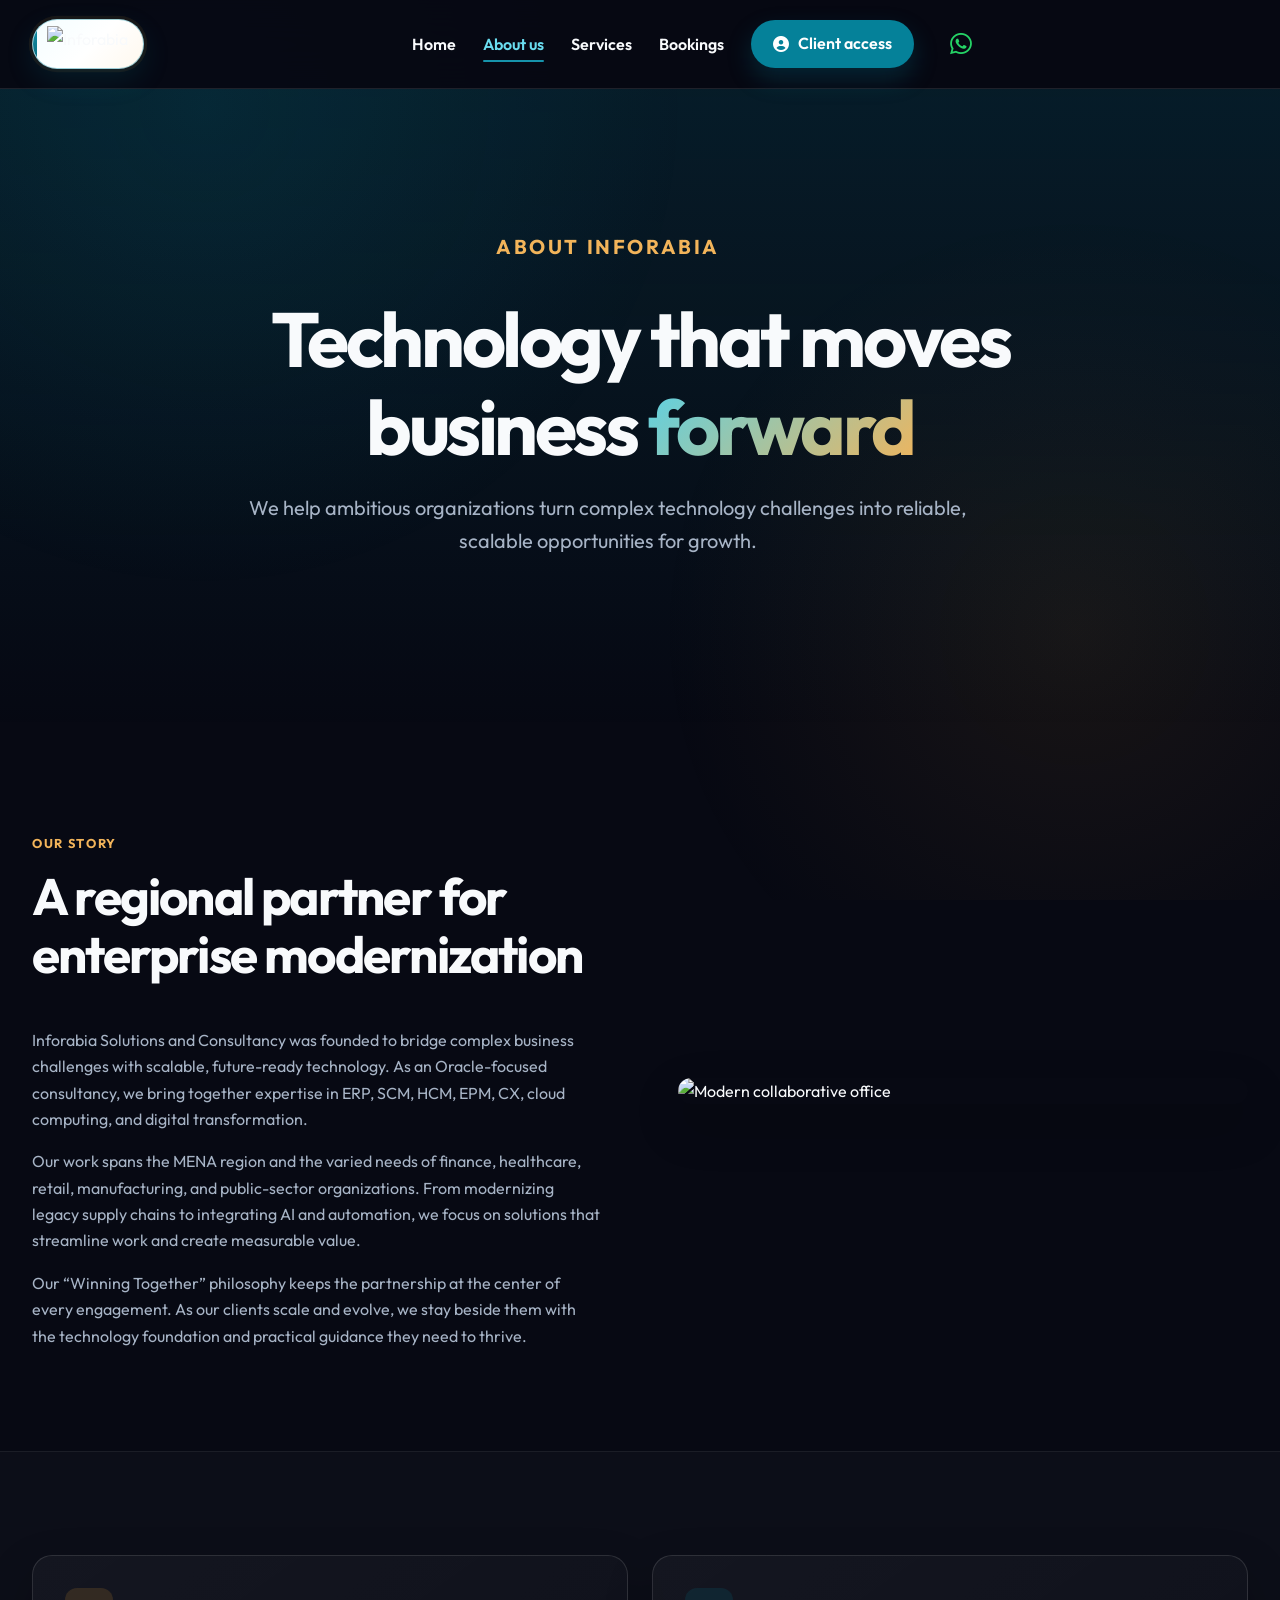
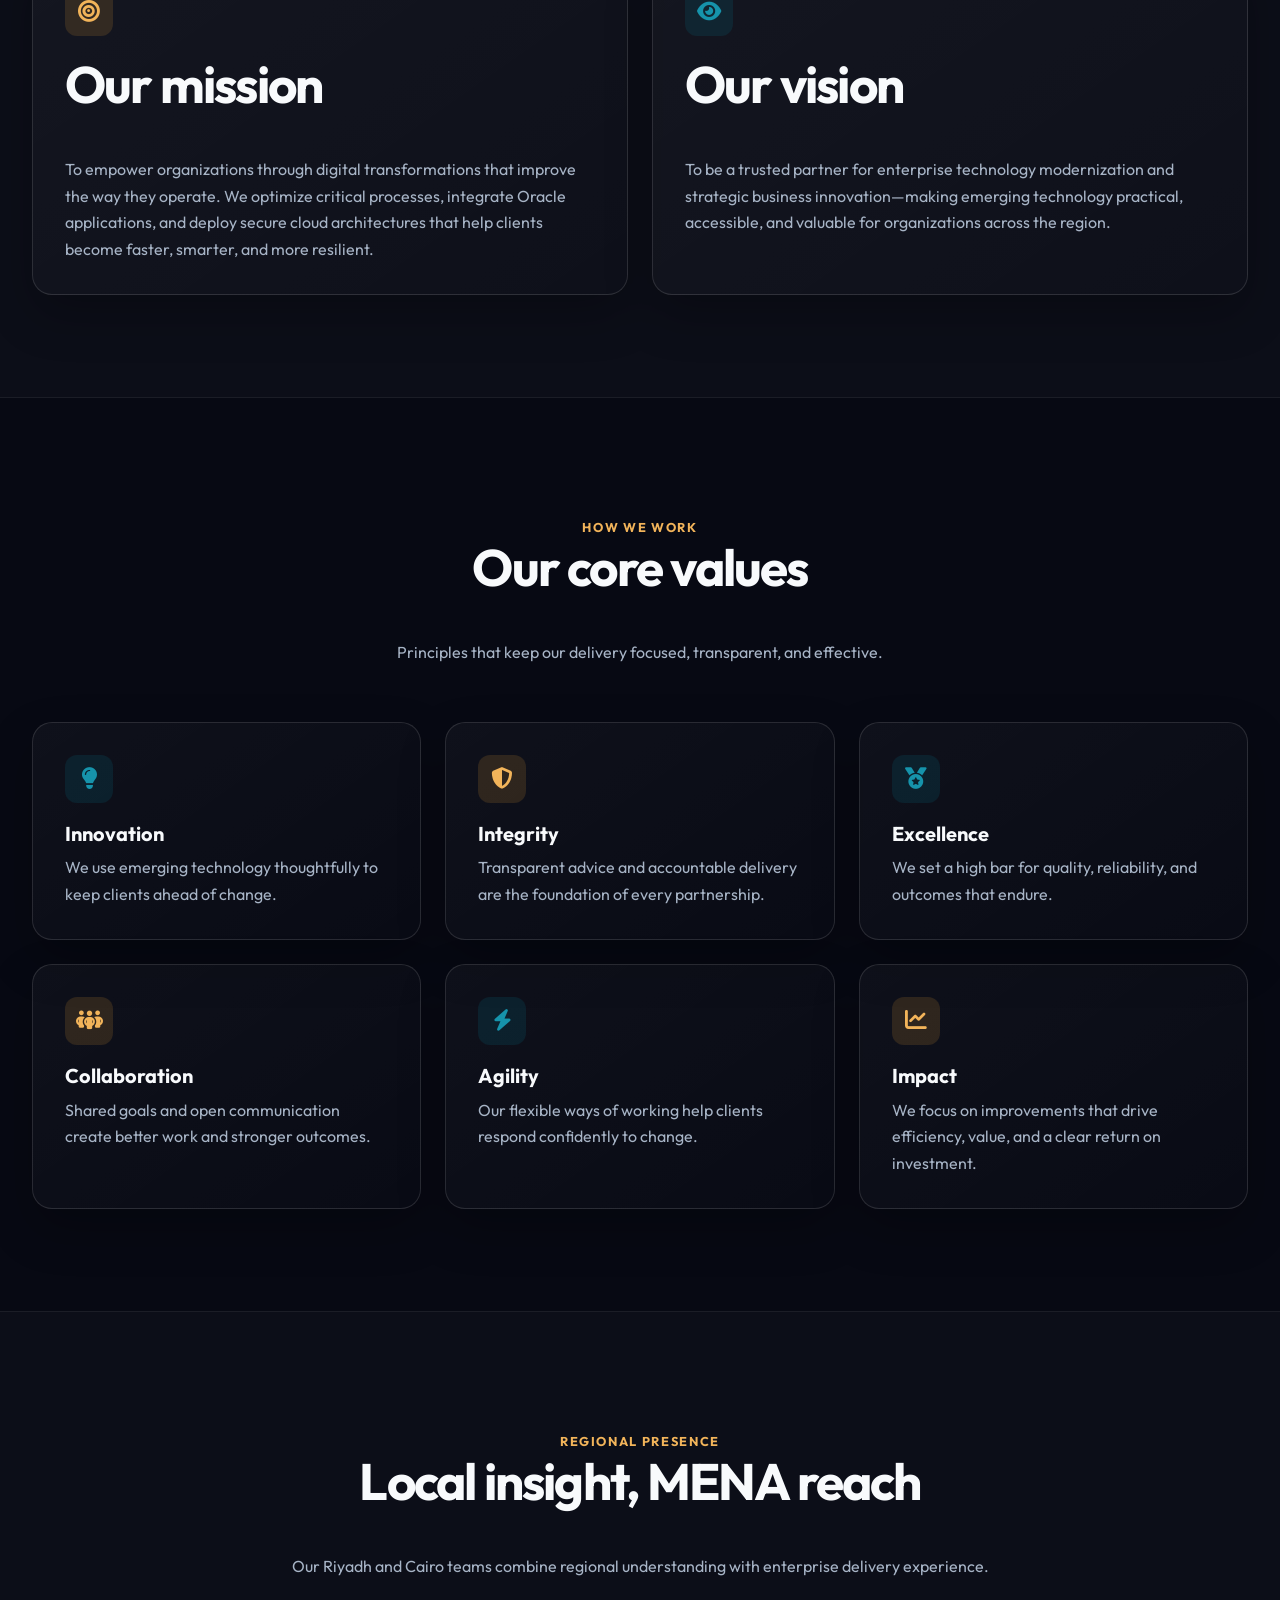
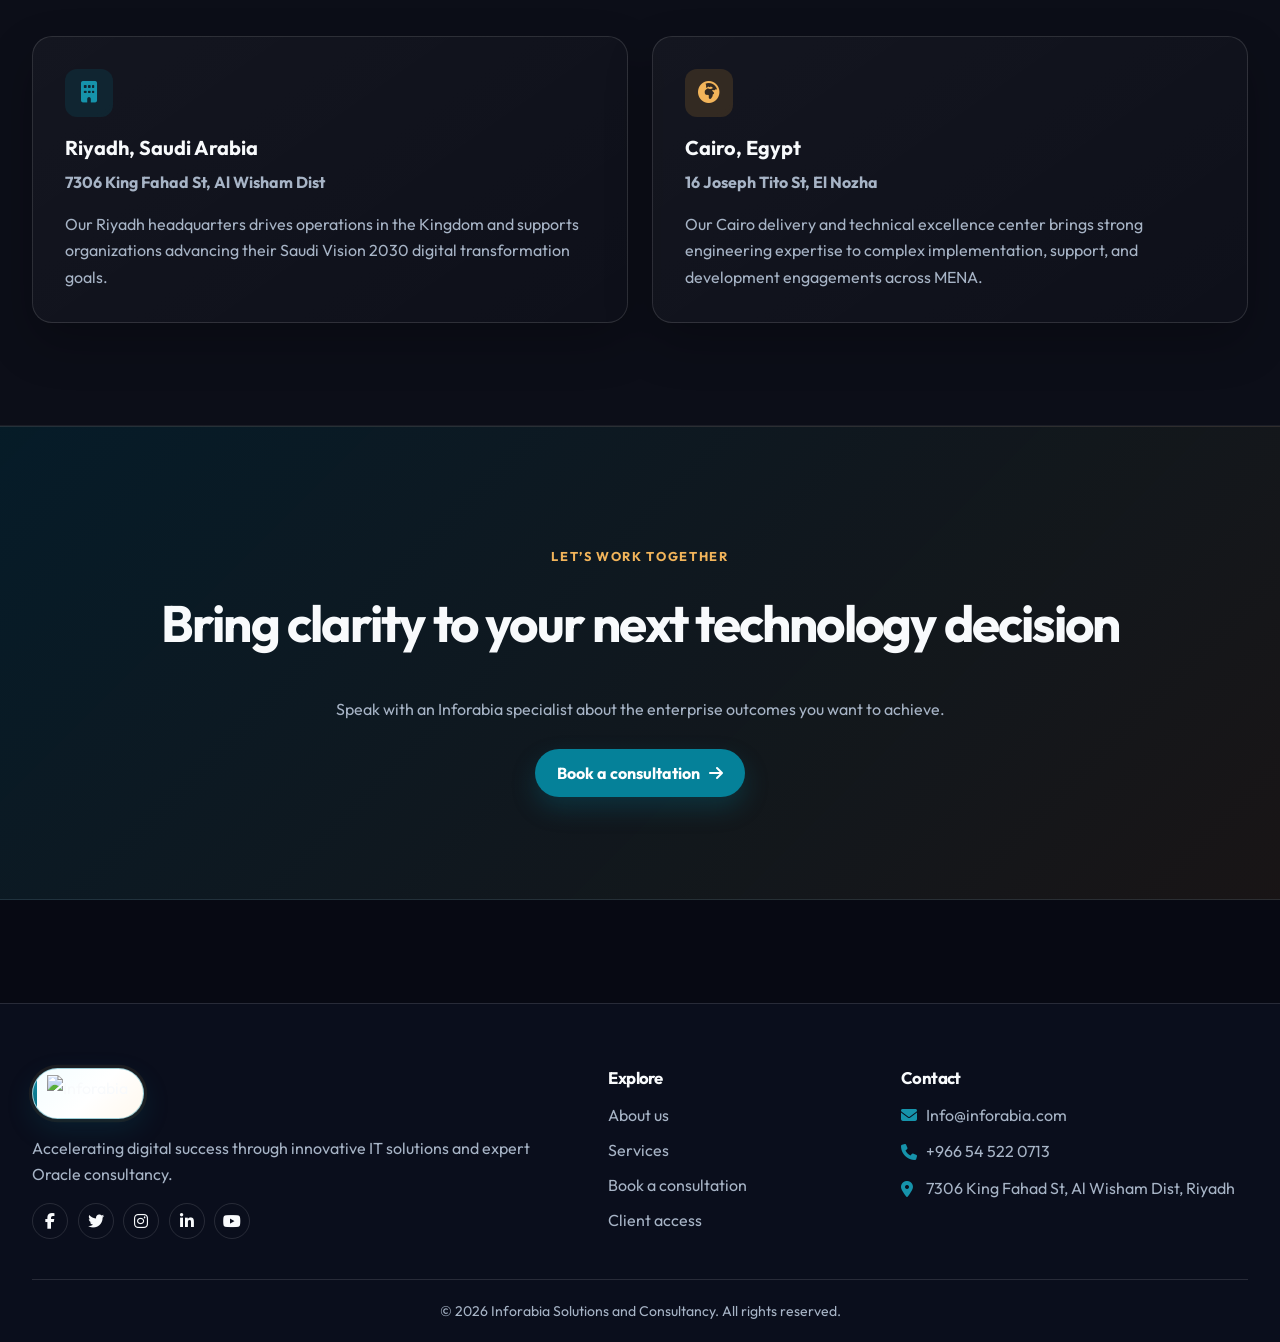
==== commit 0f40aba1: "whatsapp icon changes" ====
--- a/about.html
+++ b/about.html
@@ -21,7 +21,23 @@
 </head>
 <body>
     <a class="skip-link" href="#main-content">Skip to content</a>
-    <nav class="navbar" aria-label="Primary navigation"><div class="container nav-container"><a class="logo" href="index.html" aria-label="Inforabia home"><img src="https://img1.wsimg.com/isteam/ip/641b16bf-0aca-44a9-8d2c-d4f57fdf78f0/Inforabia.jpg" alt="Inforabia"></a><button class="nav-toggle" type="button" aria-label="Open menu" aria-controls="primary-menu" aria-expanded="false" data-nav-toggle><i class="fa-solid fa-bars" aria-hidden="true"></i></button><ul class="nav-links" id="primary-menu" data-nav-links data-open="false"><li><a class="nav-link" href="index.html">Home</a></li><li><a class="nav-link" href="about.html" aria-current="page">About us</a></li><li><a class="nav-link" href="services.html">Services</a></li><li><a class="nav-link" href="bookings.html">Bookings</a></li><li><a class="btn btn-primary" href="auth.html"><i class="fa-solid fa-user-circle" aria-hidden="true"></i> Client access</a></li><li><a class="whatsapp-link" href="https://wa.me/966545220713?text=Hello%20Inforabia%2C%20I%20would%20like%20to%20inquire%20about%20your%20services." target="_blank" rel="noopener noreferrer" aria-label="Contact Inforabia on WhatsApp"><i class="fa-brands fa-whatsapp" aria-hidden="true"></i></a></li></ul></div></nav>
+    <nav class="navbar" aria-label="Primary navigation">
+        <div class="container nav-container">
+            <a class="logo" href="index.html" aria-label="Inforabia home"><img src="https://img1.wsimg.com/isteam/ip/641b16bf-0aca-44a9-8d2c-d4f57fdf78f0/Inforabia.jpg" alt="Inforabia"></a>
+            <ul class="nav-links" id="primary-menu" data-nav-links data-open="false">
+                <li><a class="nav-link" href="index.html">Home</a></li>
+                <li><a class="nav-link" href="about.html" aria-current="page">About us</a></li>
+                <li><a class="nav-link" href="services.html">Services</a></li>
+                <li><a class="nav-link" href="bookings.html">Bookings</a></li>
+                <li><a class="btn btn-primary" href="auth.html"><i class="fa-solid fa-user-circle" aria-hidden="true"></i> Client access</a></li>
+                <li class="desktop-whatsapp"><a class="whatsapp-link" href="https://wa.me/966545220713?text=Hello%20Inforabia%2C%20I%20would%20like%20to%20inquire%20about%20your%20services." target="_blank" rel="noopener noreferrer" aria-label="Contact Inforabia on WhatsApp"><i class="fa-brands fa-whatsapp" aria-hidden="true"></i></a></li>
+            </ul>
+            <div class="nav-actions">
+                <a class="whatsapp-link mobile-whatsapp" href="https://wa.me/966545220713?text=Hello%20Inforabia%2C%20I%20would%20like%20to%20inquire%20about%20your%20services." target="_blank" rel="noopener noreferrer" aria-label="Contact Inforabia on WhatsApp"><i class="fa-brands fa-whatsapp" aria-hidden="true"></i></a>
+                <button class="nav-toggle" type="button" aria-label="Open menu" aria-controls="primary-menu" aria-expanded="false" data-nav-toggle><i class="fa-solid fa-bars" aria-hidden="true"></i></button>
+            </div>
+        </div>
+    </nav>
 
     <main id="main-content">
         <header class="page-hero"><div class="container hero-content animate-on-scroll"><p class="eyebrow">About Inforabia</p><h1>Technology that moves business <span class="text-gradient">forward</span></h1><p>We help ambitious organizations turn complex technology challenges into reliable, scalable opportunities for growth.</p></div></header>
--- a/styles.css
+++ b/styles.css
@@ -104,8 +104,12 @@
     backdrop-filter: blur(1.25rem);
 }
 .nav-container { display: flex; align-items: center; justify-content: space-between; min-height: var(--nav-height); gap: 1rem; }
-.logo { display: inline-flex; flex: 0 0 auto; align-items: center; padding: 0.45rem 0.85rem; border-radius: var(--radius-pill); background: #fff; box-shadow: 0 0.5rem 1.75rem rgba(0, 0, 0, 0.2); }
-.logo img { width: auto; height: 2.25rem; }
+.logo { position: relative; display: inline-flex; flex: 0 0 auto; align-items: center; overflow: hidden; padding: 0.4rem 0.9rem; border: 1px solid rgba(5, 129, 153, 0.38); border-radius: var(--radius-pill); background: linear-gradient(135deg, #f3fdff 0%, #ffffff 54%, #fff8ed 100%); box-shadow: 0 0.65rem 1.8rem rgba(5, 129, 153, 0.16), 0 0 0 0.2rem rgba(236, 161, 59, 0.08); transition: transform var(--transition), box-shadow var(--transition), border-color var(--transition); }
+.logo::before, .logo::after { position: absolute; top: 0; bottom: 0; width: 0.28rem; content: ''; }
+.logo::before { left: 0; background: linear-gradient(180deg, var(--clr-teal-light), var(--clr-teal-dark)); }
+.logo::after { right: 0; background: linear-gradient(180deg, var(--clr-orange-light), var(--clr-orange-dark)); }
+.logo:hover { border-color: rgba(5, 129, 153, 0.7); box-shadow: 0 0.9rem 2.25rem rgba(5, 129, 153, 0.25), 0 0 0 0.25rem rgba(236, 161, 59, 0.12); transform: translateY(-0.1rem); }
+.logo img { position: relative; z-index: 1; width: auto; height: 2.25rem; }
 .nav-toggle { display: none; align-items: center; justify-content: center; width: 2.75rem; height: 2.75rem; padding: 0; border: 1px solid var(--glass-border); border-radius: var(--radius-sm); background: transparent; color: var(--text-main); font-size: 1.25rem; }
 .nav-links { display: flex; align-items: center; gap: 1.7rem; }
 .nav-links a { position: relative; color: var(--text-main); font-weight: 600; line-height: 1.2; }
@@ -113,8 +117,10 @@
 .nav-links .nav-link:hover::after, .nav-links .nav-link[aria-current='page']::after { transform: scaleX(1); }
 .nav-links .nav-link[aria-current='page'] { color: #6addf0; }
 .nav-links .btn { color: #fff; }
+.nav-actions { display: flex; align-items: center; gap: 1rem; }
 .whatsapp-link { display: inline-grid; width: 2.45rem; height: 2.45rem; place-items: center; border-radius: 50%; color: #25d366 !important; font-size: 1.55rem; transition: transform var(--transition), background var(--transition); }
 .whatsapp-link:hover { background: rgba(37, 211, 102, 0.12); transform: scale(1.08); }
+.mobile-whatsapp { display: none !important; }
 
 .btn { display: inline-flex; align-items: center; justify-content: center; gap: 0.55rem; min-height: 3rem; padding: 0.75rem 1.3rem; border: 1px solid transparent; border-radius: var(--radius-pill); font-weight: 700; line-height: 1.2; transition: transform var(--transition), background var(--transition), box-shadow var(--transition), border-color var(--transition); }
 .btn:hover { transform: translateY(-2px); }
@@ -146,7 +152,7 @@
 .feature-list li { display: grid; grid-template-columns: 1.25rem 1fr; gap: 0.8rem; align-items: start; }
 .feature-list i { margin-top: 0.25rem; color: var(--clr-orange-light); }
 .feature-list strong { display: block; margin-bottom: 0.15rem; }
-.stats { grid-template-columns: repeat(6, minmax(0, 1fr)); gap: 1rem; }
+.stats { display: grid; grid-template-columns: repeat(6, minmax(0, 1fr)); gap: 1rem; }
 .stat { text-align: center; }
 .stat strong { display: block; color: var(--clr-orange-light); font-size: clamp(2rem, 4vw, 3rem); line-height: 1; }
 .stat span { display: block; margin-top: 0.7rem; color: var(--text-muted); font-size: 0.82rem; font-weight: 700; letter-spacing: 0.06em; text-transform: uppercase; }
@@ -214,12 +220,29 @@
 .social-links { display: flex; flex-wrap: wrap; gap: 0.6rem; margin-top: 1rem; }
 .social-links a { display: grid; width: 2.25rem; height: 2.25rem; place-items: center; border: 1px solid var(--glass-border); border-radius: 50%; color: var(--text-main); transition: transform var(--transition), color var(--transition), background var(--transition); }
 .social-links a:hover { background: var(--clr-teal); color: #fff; transform: translateY(-0.2rem); }
+.fa-x-twitter::before { content: '\f099'; }
 .footer-bottom { padding: 1.2rem 0; border-top: 1px solid var(--glass-border); text-align: center; }
 .footer-bottom p { margin: 0; font-size: 0.88rem; }
 
-.animate-on-scroll { opacity: 1; transform: none; }
-.has-js .animate-on-scroll { opacity: 0; transform: translateY(1rem); transition: opacity 500ms ease, transform 500ms ease; }
-.has-js .animate-on-scroll.is-visible { opacity: 1; transform: none; }
+/* =========================================
+   Masterpiece Animations
+   ========================================= */
+.animate-on-scroll {
+    opacity: 0;
+    transform: translateY(60px) scale(0.95);
+    transition: opacity 1.2s cubic-bezier(0.16, 1, 0.3, 1), 
+                transform 1.2s cubic-bezier(0.16, 1, 0.3, 1);
+    transition-delay: var(--reveal-delay, 0ms);
+}
+
+.animate-on-scroll.is-visible {
+    opacity: 1;
+    transform: translateY(0) scale(1);
+}
+
+.delay-100 { transition-delay: 150ms; }
+.delay-200 { transition-delay: 300ms; }
+.delay-300 { transition-delay: 450ms; }
 
 @media (max-width: 72rem) {
     .nav-links { gap: 1rem; }
@@ -233,10 +256,11 @@
     .nav-links { position: absolute; top: calc(100% + 1px); right: 0; left: 0; display: grid; gap: 0; padding: 0.75rem 1.25rem 1.25rem; border-bottom: 1px solid var(--glass-border); background: var(--bg-dark-secondary); box-shadow: 0 1rem 1.5rem rgba(0, 0, 0, 0.3); visibility: hidden; opacity: 0; transform: translateY(-0.75rem); transition: visibility var(--transition), opacity var(--transition), transform var(--transition); }
     .nav-links[data-open='true'] { visibility: visible; opacity: 1; transform: translateY(0); }
     .nav-links li { border-bottom: 1px solid rgba(255, 255, 255, 0.06); }
-    .nav-links li:last-child { border-bottom: 0; }
+    .nav-links li:last-child { border-bottom: 0; padding-top: 1rem; }
+    .desktop-whatsapp { display: none !important; }
+    .mobile-whatsapp { display: inline-grid !important; width: 2.1rem; height: 2.1rem; font-size: 1.35rem; }
     .nav-links a { display: inline-flex; padding: 0.85rem 0; }
-    .nav-links .btn, .nav-links .whatsapp-link { margin-top: 0.5rem; }
-    .nav-links .btn { justify-content: center; padding: 0.75rem 1.3rem; }
+    .nav-links .btn { justify-content: center; width: 100%; margin: 0; }
     .nav-links .nav-link::after { display: none; }
     .footer-content, .auth-layout { grid-template-columns: 1fr; }
 }
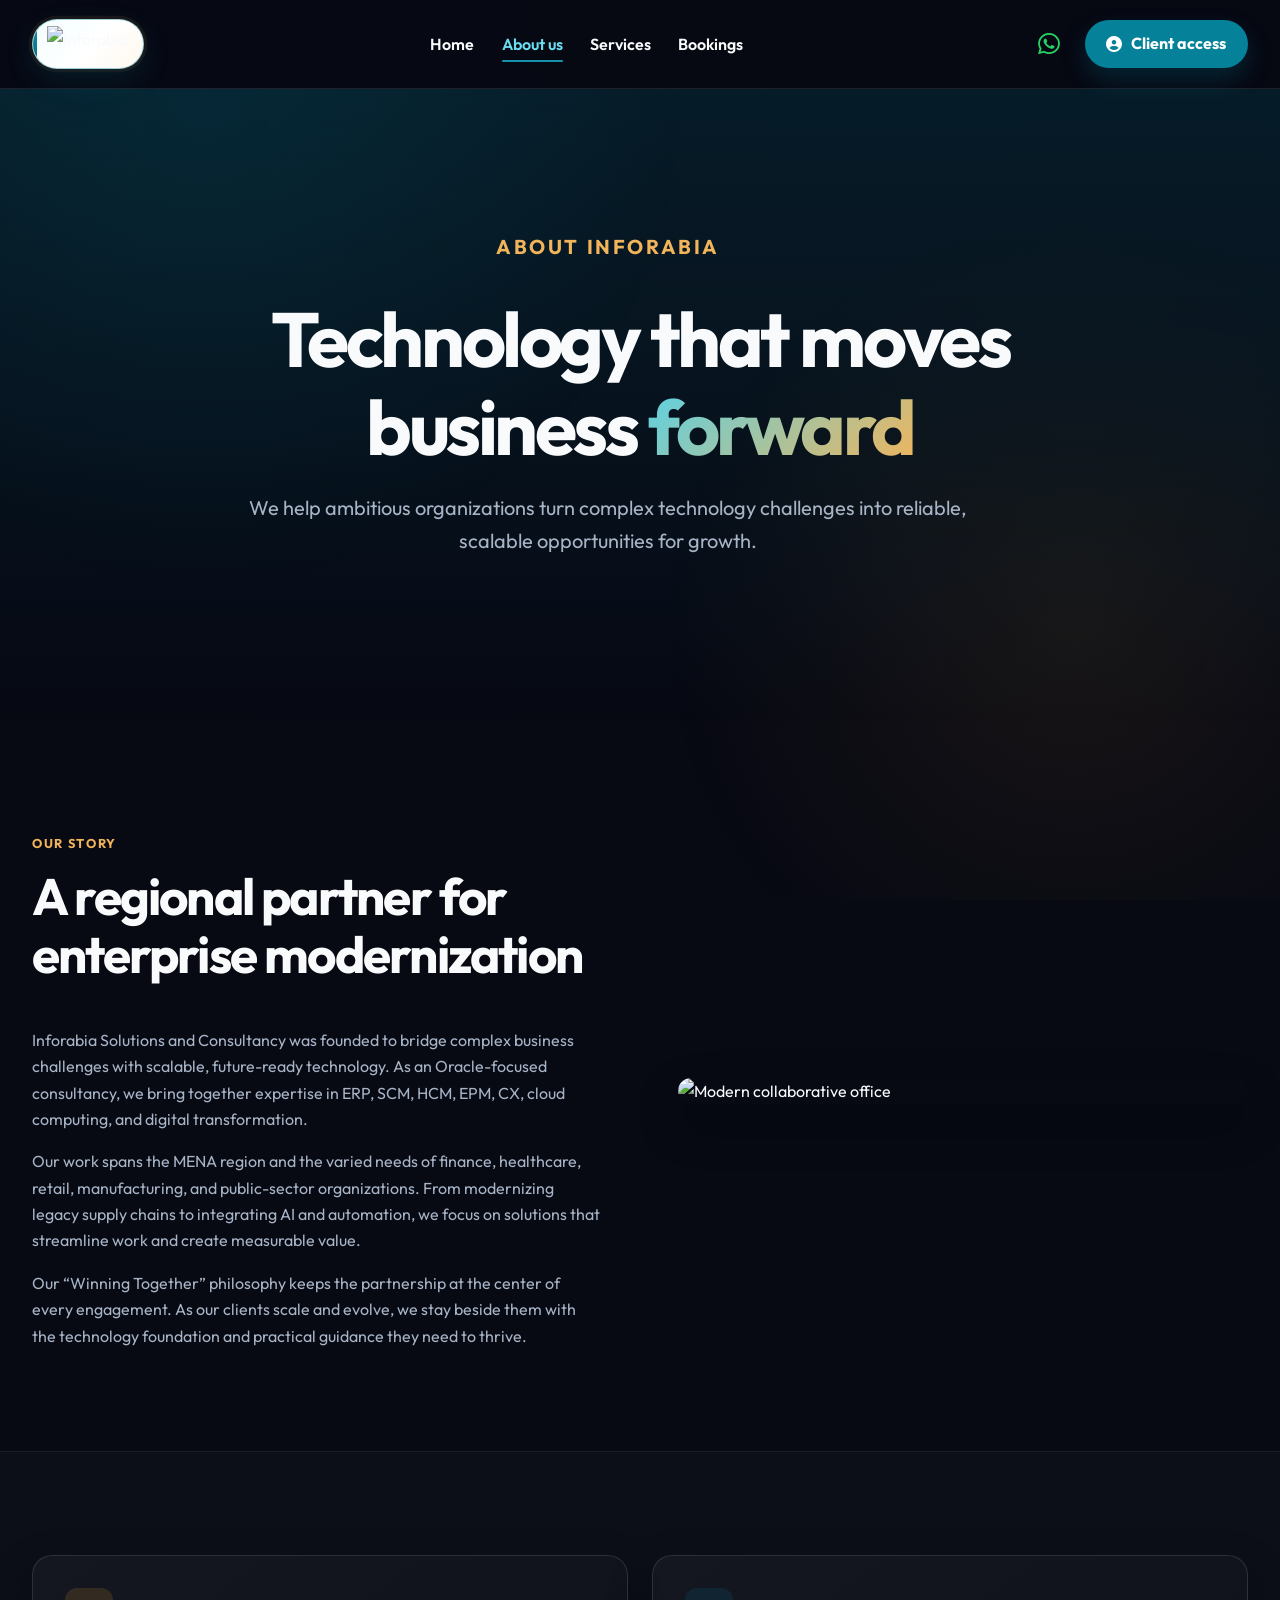
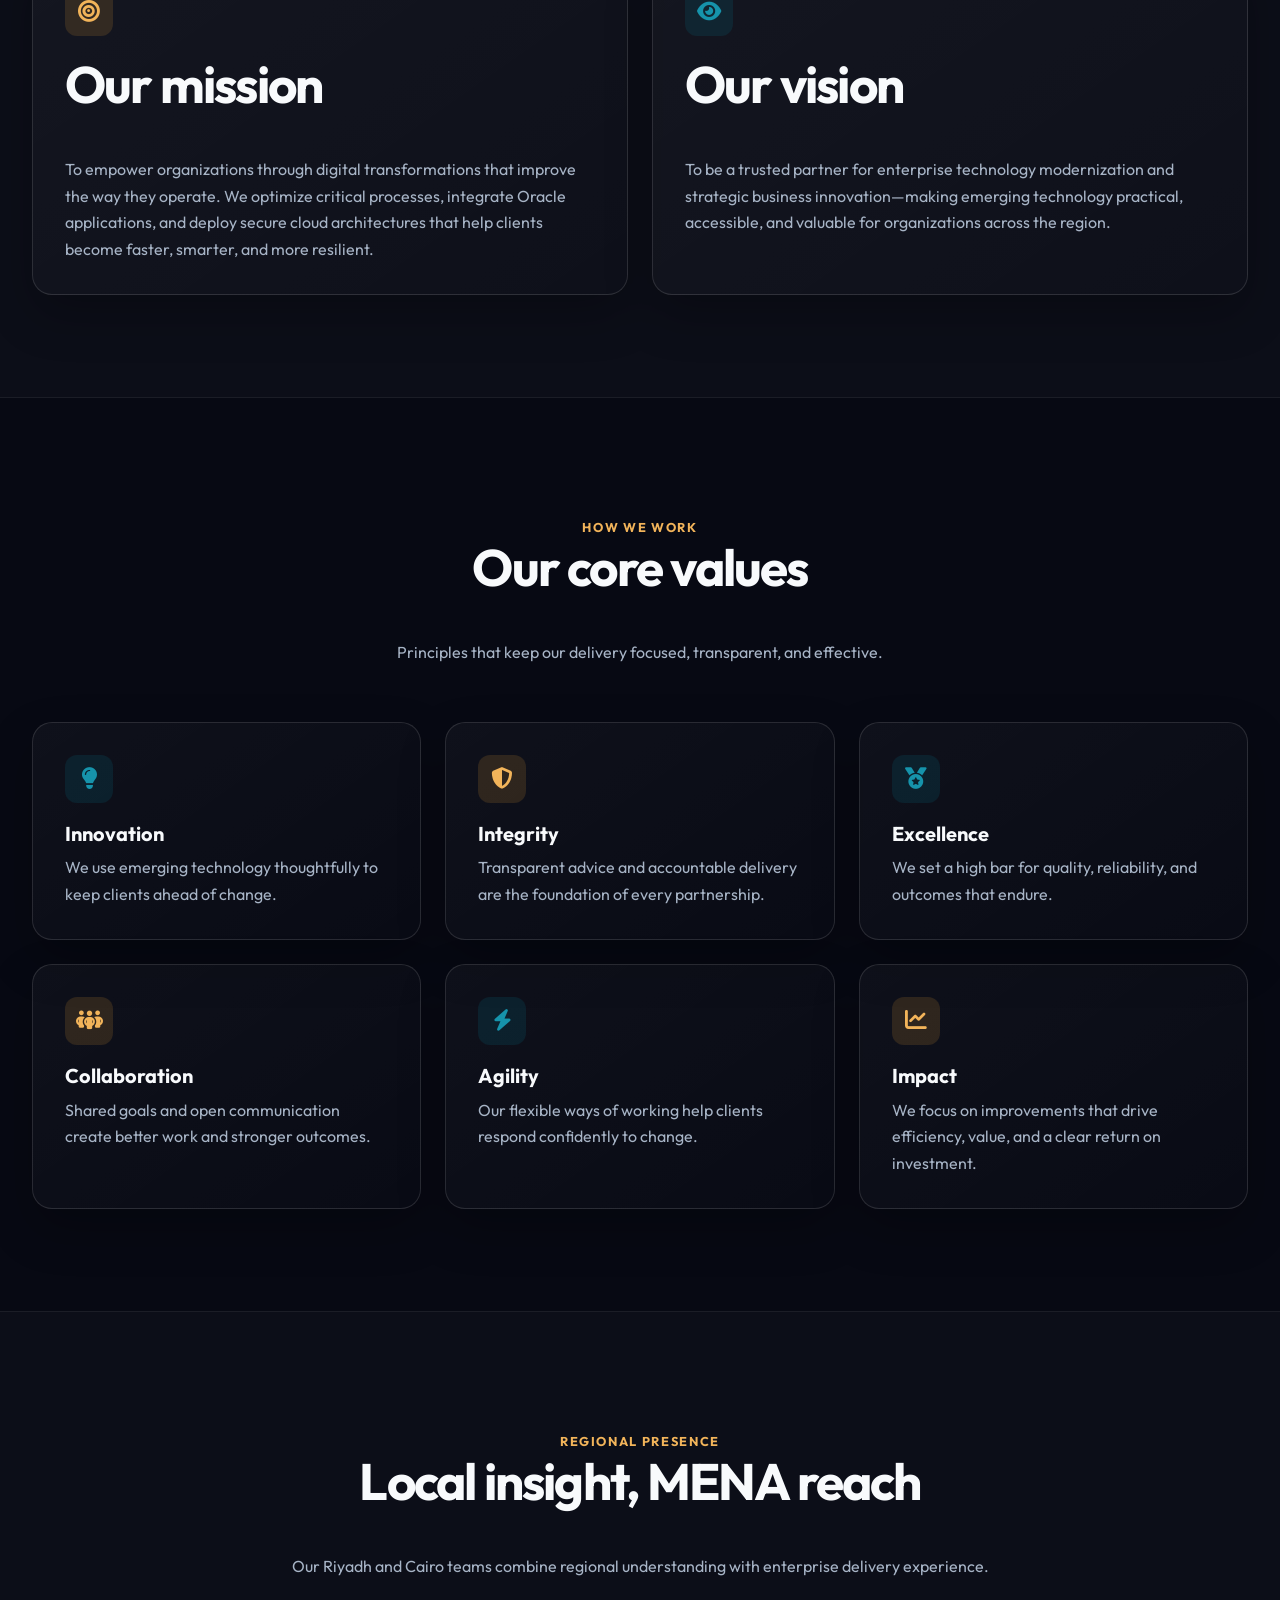
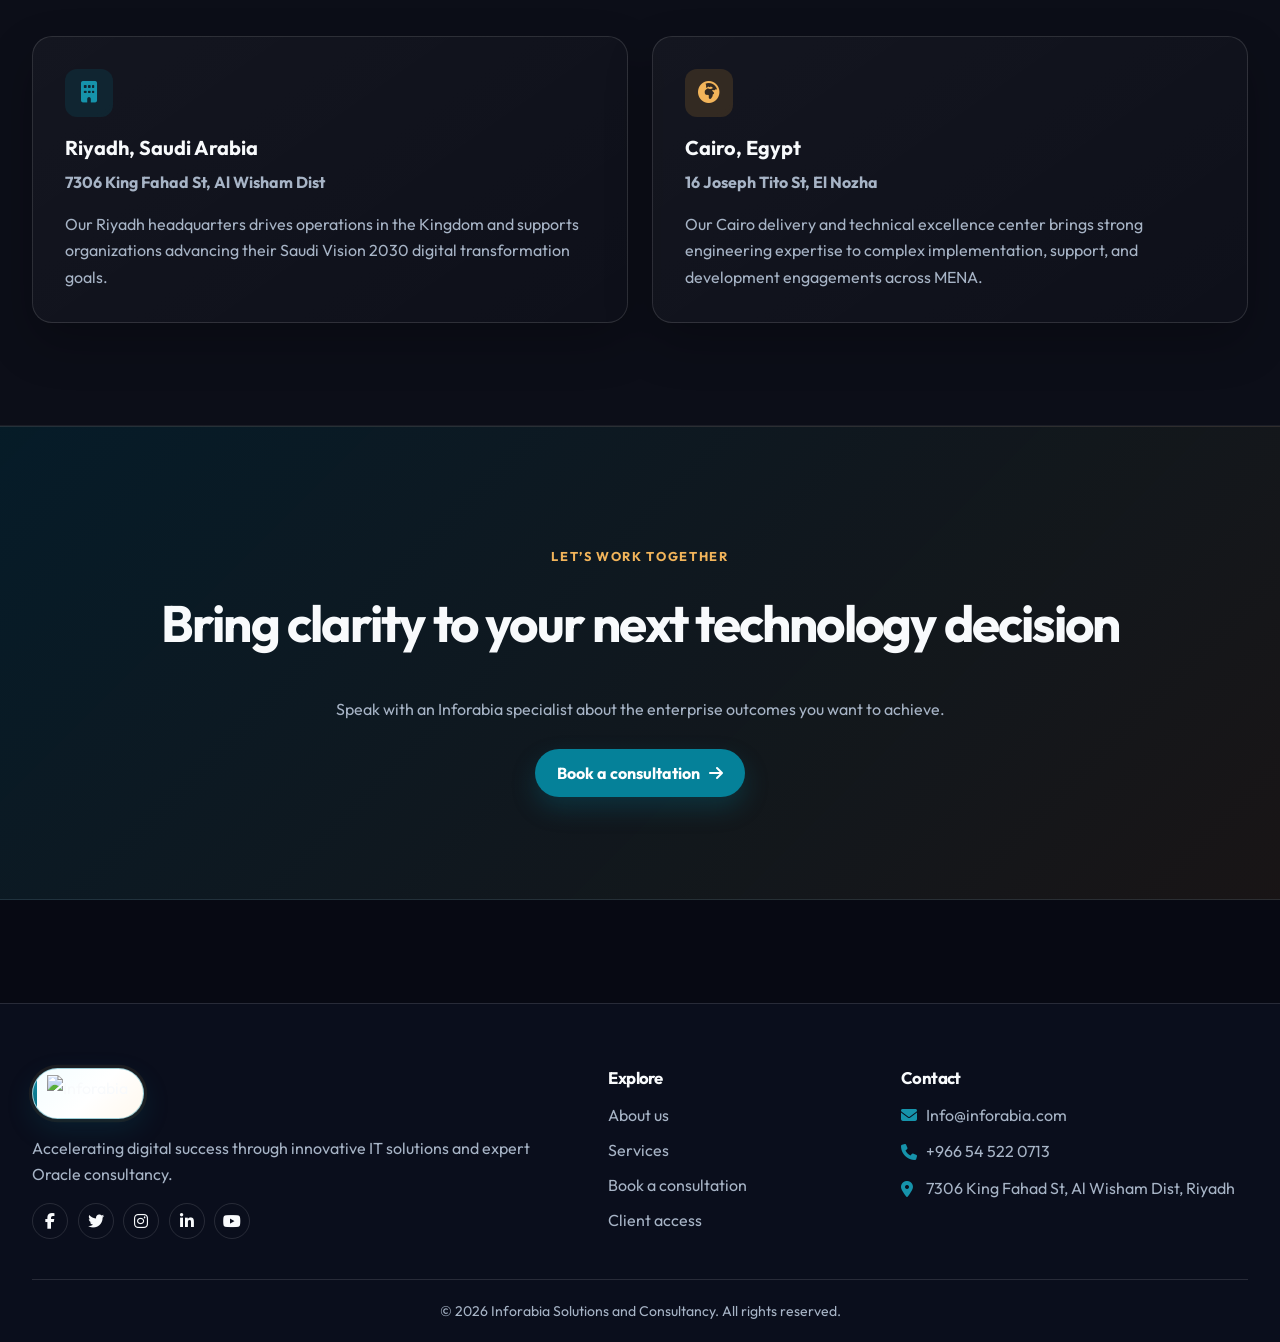
==== commit 73bde34a: "changes" ====
--- a/about.html
+++ b/about.html
@@ -29,11 +29,11 @@
                 <li><a class="nav-link" href="about.html" aria-current="page">About us</a></li>
                 <li><a class="nav-link" href="services.html">Services</a></li>
                 <li><a class="nav-link" href="bookings.html">Bookings</a></li>
-                <li><a class="btn btn-primary" href="auth.html"><i class="fa-solid fa-user-circle" aria-hidden="true"></i> Client access</a></li>
-                <li class="desktop-whatsapp"><a class="whatsapp-link" href="https://wa.me/966545220713?text=Hello%20Inforabia%2C%20I%20would%20like%20to%20inquire%20about%20your%20services." target="_blank" rel="noopener noreferrer" aria-label="Contact Inforabia on WhatsApp"><i class="fa-brands fa-whatsapp" aria-hidden="true"></i></a></li>
+                <li class="mobile-client-access"><a class="btn btn-primary" href="auth.html"><i class="fa-solid fa-user-circle" aria-hidden="true"></i> Client access</a></li>
             </ul>
             <div class="nav-actions">
-                <a class="whatsapp-link mobile-whatsapp" href="https://wa.me/966545220713?text=Hello%20Inforabia%2C%20I%20would%20like%20to%20inquire%20about%20your%20services." target="_blank" rel="noopener noreferrer" aria-label="Contact Inforabia on WhatsApp"><i class="fa-brands fa-whatsapp" aria-hidden="true"></i></a>
+                <a class="whatsapp-link" href="https://wa.me/966545220713?text=Hello%20Inforabia%2C%20I%20would%20like%20to%20inquire%20about%20your%20services." target="_blank" rel="noopener noreferrer" aria-label="Contact Inforabia on WhatsApp"><i class="fa-brands fa-whatsapp" aria-hidden="true"></i></a>
+                <a class="btn btn-primary desktop-client-access" href="auth.html"><i class="fa-solid fa-user-circle" aria-hidden="true"></i> Client access</a>
                 <button class="nav-toggle" type="button" aria-label="Open menu" aria-controls="primary-menu" aria-expanded="false" data-nav-toggle><i class="fa-solid fa-bars" aria-hidden="true"></i></button>
             </div>
         </div>
--- a/styles.css
+++ b/styles.css
@@ -120,7 +120,7 @@
 .nav-actions { display: flex; align-items: center; gap: 1rem; }
 .whatsapp-link { display: inline-grid; width: 2.45rem; height: 2.45rem; place-items: center; border-radius: 50%; color: #25d366 !important; font-size: 1.55rem; transition: transform var(--transition), background var(--transition); }
 .whatsapp-link:hover { background: rgba(37, 211, 102, 0.12); transform: scale(1.08); }
-.mobile-whatsapp { display: none !important; }
+.mobile-client-access { display: none !important; }
 
 .btn { display: inline-flex; align-items: center; justify-content: center; gap: 0.55rem; min-height: 3rem; padding: 0.75rem 1.3rem; border: 1px solid transparent; border-radius: var(--radius-pill); font-weight: 700; line-height: 1.2; transition: transform var(--transition), background var(--transition), box-shadow var(--transition), border-color var(--transition); }
 .btn:hover { transform: translateY(-2px); }
@@ -257,8 +257,9 @@
     .nav-links[data-open='true'] { visibility: visible; opacity: 1; transform: translateY(0); }
     .nav-links li { border-bottom: 1px solid rgba(255, 255, 255, 0.06); }
     .nav-links li:last-child { border-bottom: 0; padding-top: 1rem; }
-    .desktop-whatsapp { display: none !important; }
-    .mobile-whatsapp { display: inline-grid !important; width: 2.1rem; height: 2.1rem; font-size: 1.35rem; }
+    .whatsapp-link { width: 2.1rem; height: 2.1rem; font-size: 1.35rem; }
+    .desktop-client-access { display: none !important; }
+    .mobile-client-access { display: block !important; }
     .nav-links a { display: inline-flex; padding: 0.85rem 0; }
     .nav-links .btn { justify-content: center; width: 100%; margin: 0; }
     .nav-links .nav-link::after { display: none; }
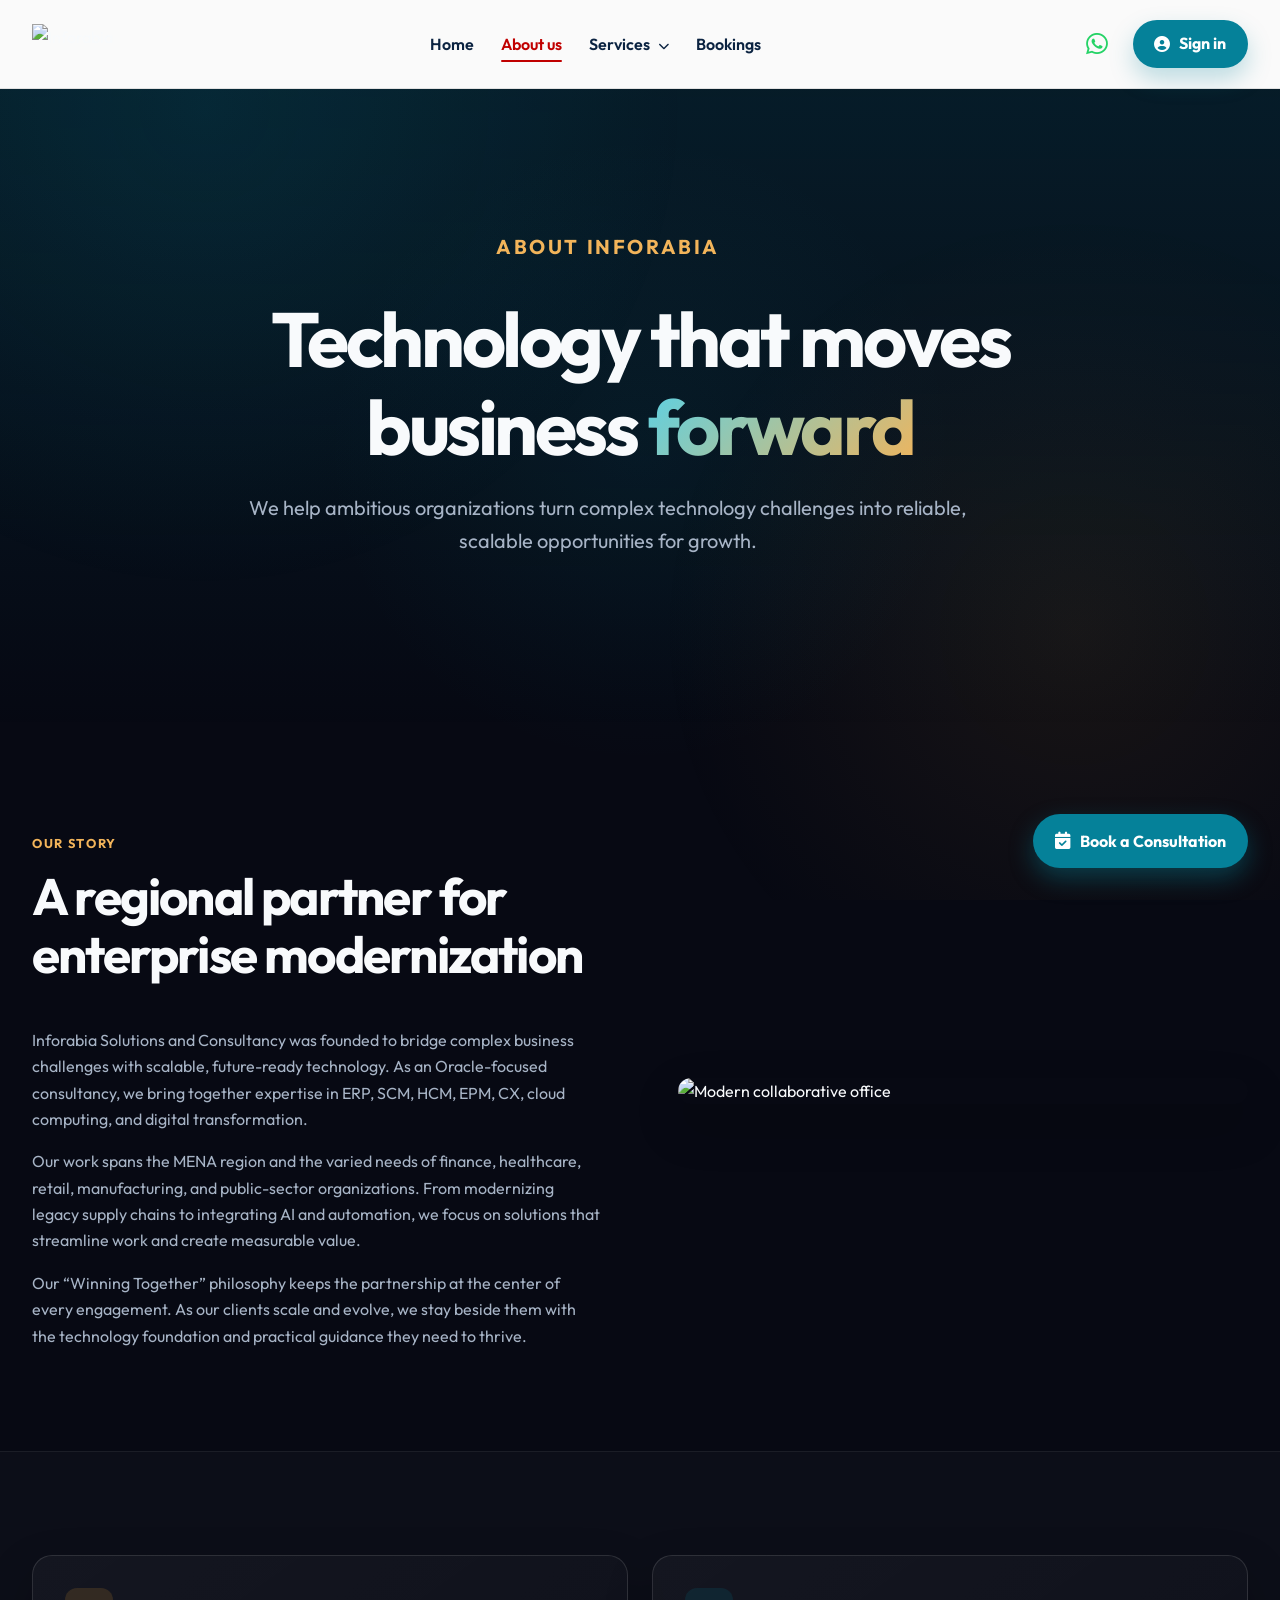
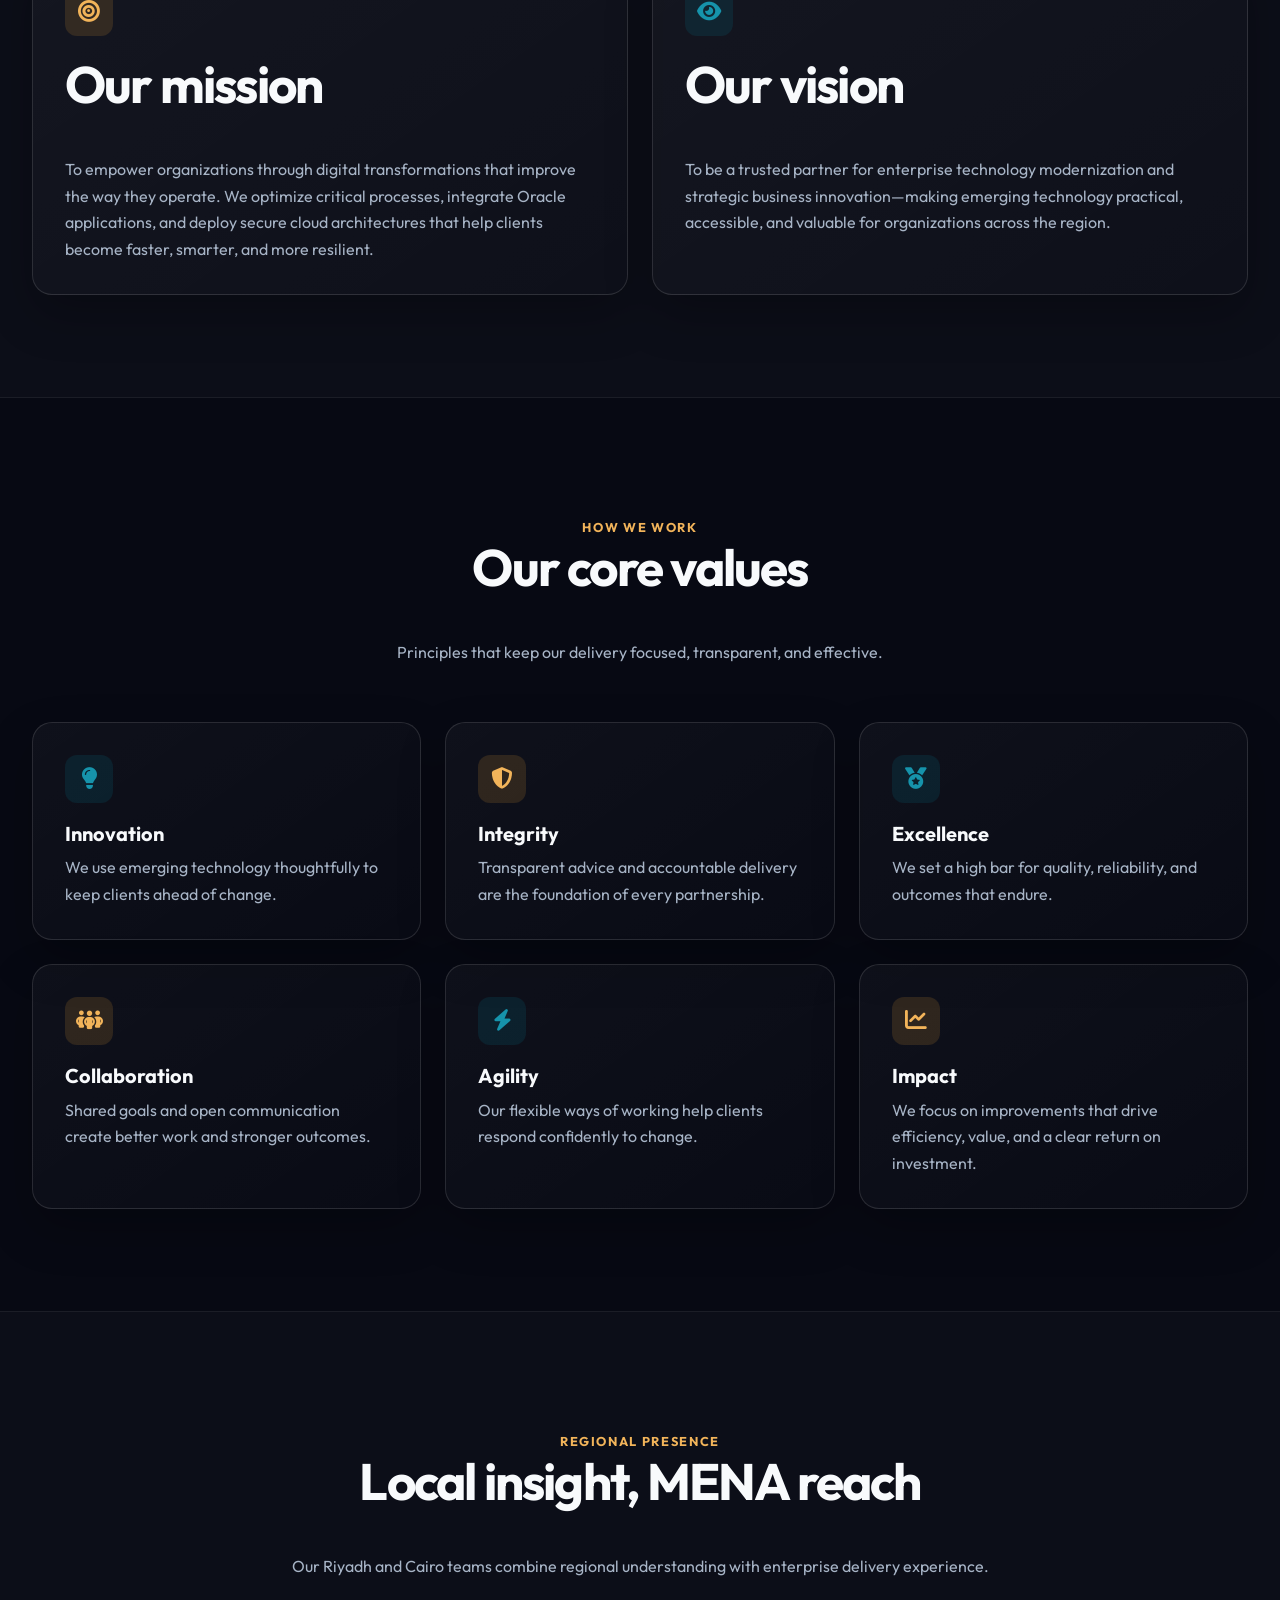
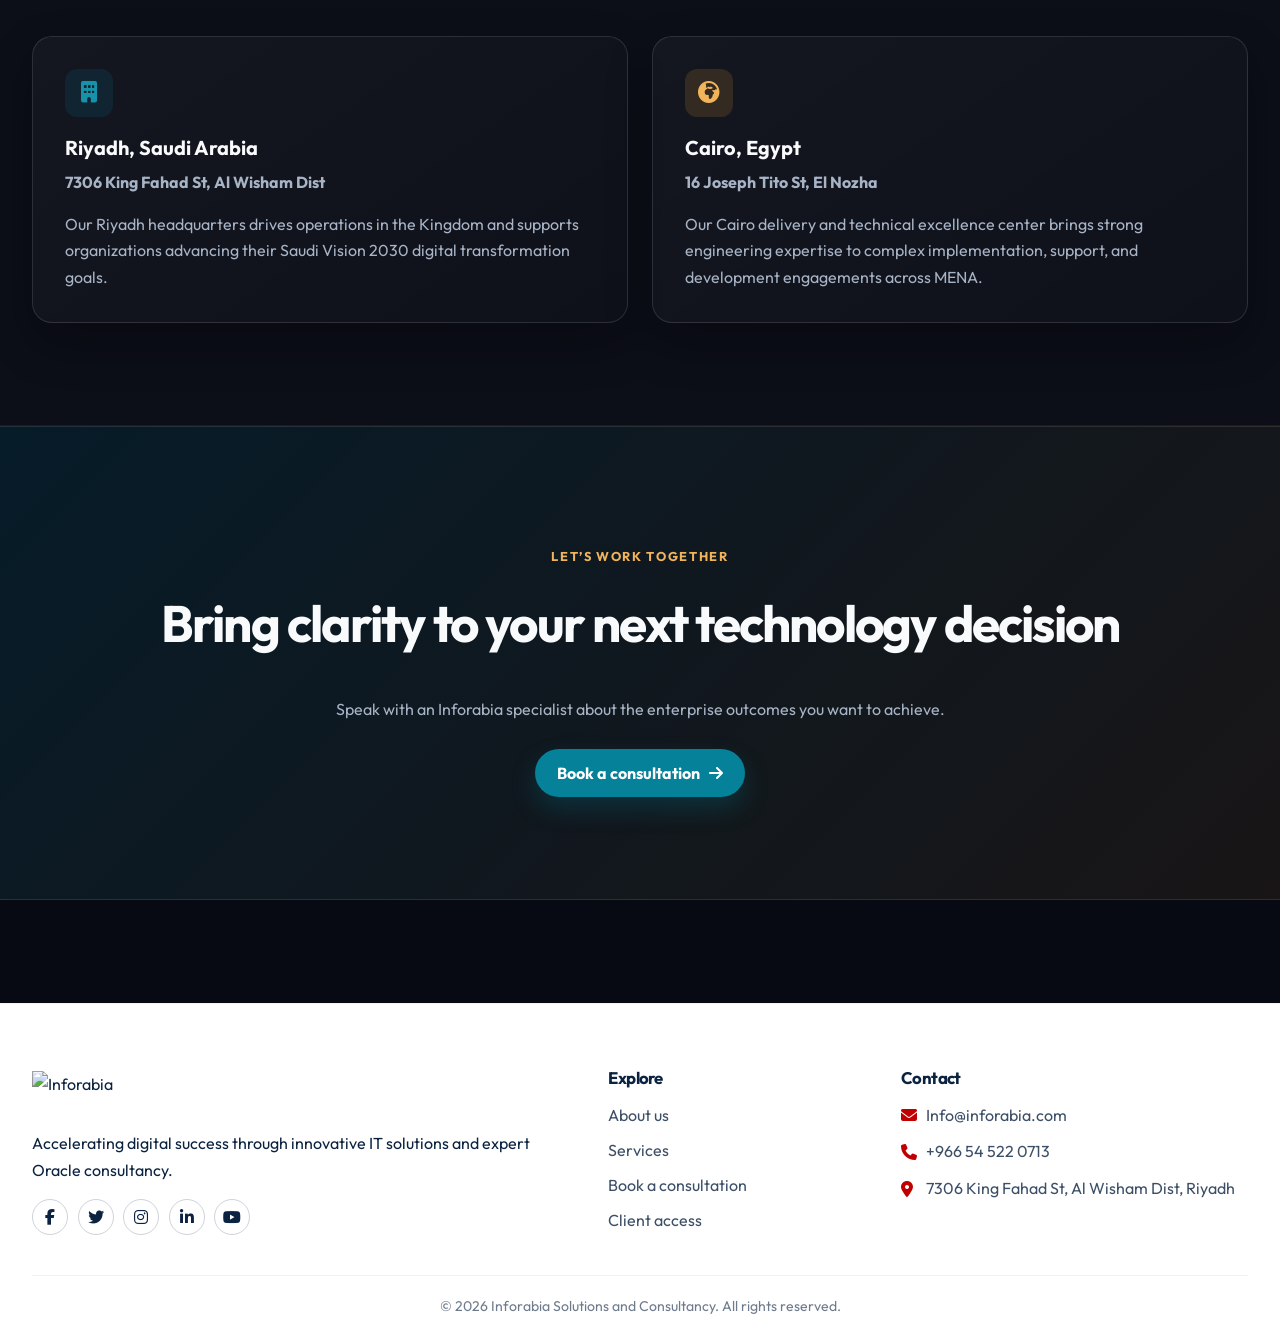
==== commit f5416da5: "multiple changes" ====
--- a/about.html
+++ b/about.html
@@ -27,13 +27,90 @@
             <ul class="nav-links" id="primary-menu" data-nav-links data-open="false">
                 <li><a class="nav-link" href="index.html">Home</a></li>
                 <li><a class="nav-link" href="about.html" aria-current="page">About us</a></li>
-                <li><a class="nav-link" href="services.html">Services</a></li>
+                <li class="nav-item-dropdown">
+                    <a class="nav-link" href="services.html">Services <i class="fa-solid fa-chevron-down" style="font-size: 0.7em; margin-left: 0.3rem;"></i></a>
+                    <div class="mega-menu">
+                        <div class="mega-menu-container">
+                            <div class="mega-sidebar">
+                                <div class="mega-sidebar-title">Explore Services</div>
+                                <button class="mega-tab active" data-mega-target="mega-oracle">Oracle Solutions <i class="fa-solid fa-arrow-right"></i></button>
+                                <button class="mega-tab" data-mega-target="mega-digital">Cloud & Digital <i class="fa-solid fa-arrow-right"></i></button>
+                                <button class="mega-tab" data-mega-target="mega-managed">Managed IT <i class="fa-solid fa-arrow-right"></i></button>
+                            </div>
+                            <div class="mega-content">
+                                <div id="mega-oracle" class="mega-content-panel active">
+                                    <div class="mega-content-header">
+                                        <h3>Oracle Solutions</h3>
+                                        <p>Enterprise applications tailored for your regional requirements.</p>
+                                    </div>
+                                    <div class="mega-grid">
+                                        <a href="services.html" class="mega-link">
+                                            <h4><i class="fa-solid fa-chart-pie" style="color:#c00000"></i> ERP Cloud</h4>
+                                            <p>Financials, procurement, and project management.</p>
+                                        </a>
+                                        <a href="services.html" class="mega-link">
+                                            <h4><i class="fa-solid fa-truck-fast" style="color:#c00000"></i> SCM Cloud</h4>
+                                            <p>Inventory, manufacturing, and supply chain logistics.</p>
+                                        </a>
+                                        <a href="services.html" class="mega-link">
+                                            <h4><i class="fa-solid fa-users" style="color:#c00000"></i> HCM Cloud</h4>
+                                            <p>Core HR, talent management, and workforce.</p>
+                                        </a>
+                                        <a href="services.html" class="mega-link">
+                                            <h4><i class="fa-solid fa-comments" style="color:#c00000"></i> CX Cloud</h4>
+                                            <p>Customer experience, sales, and service tools.</p>
+                                        </a>
+                                    </div>
+                                    <a href="services.html" class="mega-link-action">View all Oracle services <i class="fa-solid fa-arrow-right"></i></a>
+                                </div>
+                                <div id="mega-digital" class="mega-content-panel">
+                                    <div class="mega-content-header">
+                                        <h3>Cloud & Digital</h3>
+                                        <p>Modernize your infrastructure and automate processes.</p>
+                                    </div>
+                                    <div class="mega-grid">
+                                        <a href="services.html" class="mega-link">
+                                            <h4><i class="fa-solid fa-cloud-arrow-up" style="color:#c00000"></i> Cloud Migration</h4>
+                                            <p>Seamless transition to OCI, AWS, and Azure.</p>
+                                        </a>
+                                        <a href="services.html" class="mega-link">
+                                            <h4><i class="fa-solid fa-microchip" style="color:#c00000"></i> AI & Automation</h4>
+                                            <p>RPA, IoT, and machine learning integration.</p>
+                                        </a>
+                                        <a href="services.html" class="mega-link">
+                                            <h4><i class="fa-solid fa-code" style="color:#c00000"></i> Custom Development</h4>
+                                            <p>Low-code solutions and bespoke enterprise apps.</p>
+                                        </a>
+                                    </div>
+                                    <a href="services.html" class="mega-link-action">Explore digital solutions <i class="fa-solid fa-arrow-right"></i></a>
+                                </div>
+                                <div id="mega-managed" class="mega-content-panel">
+                                    <div class="mega-content-header">
+                                        <h3>Managed IT Services</h3>
+                                        <p>Proactive support to keep your business running smoothly.</p>
+                                    </div>
+                                    <div class="mega-grid">
+                                        <a href="services.html" class="mega-link">
+                                            <h4><i class="fa-solid fa-headset" style="color:#c00000"></i> 24/7 Support</h4>
+                                            <p>SLA-led incident management and troubleshooting.</p>
+                                        </a>
+                                        <a href="services.html" class="mega-link">
+                                            <h4><i class="fa-solid fa-shield-halved" style="color:#c00000"></i> Infrastructure</h4>
+                                            <p>Proactive health checks and security patching.</p>
+                                        </a>
+                                    </div>
+                                    <a href="services.html" class="mega-link-action">Learn about managed services <i class="fa-solid fa-arrow-right"></i></a>
+                                </div>
+                            </div>
+                        </div>
+                    </div>
+                </li>
                 <li><a class="nav-link" href="bookings.html">Bookings</a></li>
-                <li class="mobile-client-access"><a class="btn btn-primary" href="auth.html"><i class="fa-solid fa-user-circle" aria-hidden="true"></i> Client access</a></li>
+                <li class="mobile-client-access"><a class="btn btn-primary" href="auth.html"><i class="fa-solid fa-user-circle" aria-hidden="true"></i> Sign in</a></li>
             </ul>
             <div class="nav-actions">
                 <a class="whatsapp-link" href="https://wa.me/966545220713?text=Hello%20Inforabia%2C%20I%20would%20like%20to%20inquire%20about%20your%20services." target="_blank" rel="noopener noreferrer" aria-label="Contact Inforabia on WhatsApp"><i class="fa-brands fa-whatsapp" aria-hidden="true"></i></a>
-                <a class="btn btn-primary desktop-client-access" href="auth.html"><i class="fa-solid fa-user-circle" aria-hidden="true"></i> Client access</a>
+                <a class="btn btn-primary desktop-client-access" href="auth.html"><i class="fa-solid fa-user-circle" aria-hidden="true"></i> Sign in</a>
                 <button class="nav-toggle" type="button" aria-label="Open menu" aria-controls="primary-menu" aria-expanded="false" data-nav-toggle><i class="fa-solid fa-bars" aria-hidden="true"></i></button>
             </div>
         </div>
--- a/styles.css
+++ b/styles.css
@@ -38,6 +38,18 @@
     line-height: 1.65;
     -webkit-font-smoothing: antialiased;
     text-rendering: optimizeLegibility;
+    -ms-overflow-style: none;  /* IE and Edge */
+    scrollbar-width: none;  /* Firefox */
+    --cursor-x: 50%;
+    --cursor-y: 50%;
+    --spotlight-color: rgba(5, 129, 153, 0.08);
+    background-image: radial-gradient(circle at var(--cursor-x) var(--cursor-y), var(--spotlight-color) 0%, transparent 40%);
+    background-attachment: fixed;
+}
+
+/* Hide scrollbar for Chrome, Safari and Opera */
+::-webkit-scrollbar {
+    display: none;
 }
 
 body::before {
@@ -99,28 +111,74 @@
     top: 0;
     z-index: 1000;
     min-height: var(--nav-height);
-    border-bottom: 1px solid rgba(255, 255, 255, 0.1);
-    background: rgba(7, 9, 19, 0.88);
+    border-bottom: 1px solid rgba(0, 0, 0, 0.1);
+    background: rgba(255, 255, 255, 0.98);
     backdrop-filter: blur(1.25rem);
 }
 .nav-container { display: flex; align-items: center; justify-content: space-between; min-height: var(--nav-height); gap: 1rem; }
-.logo { position: relative; display: inline-flex; flex: 0 0 auto; align-items: center; overflow: hidden; padding: 0.4rem 0.9rem; border: 1px solid rgba(5, 129, 153, 0.38); border-radius: var(--radius-pill); background: linear-gradient(135deg, #f3fdff 0%, #ffffff 54%, #fff8ed 100%); box-shadow: 0 0.65rem 1.8rem rgba(5, 129, 153, 0.16), 0 0 0 0.2rem rgba(236, 161, 59, 0.08); transition: transform var(--transition), box-shadow var(--transition), border-color var(--transition); }
-.logo::before, .logo::after { position: absolute; top: 0; bottom: 0; width: 0.28rem; content: ''; }
-.logo::before { left: 0; background: linear-gradient(180deg, var(--clr-teal-light), var(--clr-teal-dark)); }
-.logo::after { right: 0; background: linear-gradient(180deg, var(--clr-orange-light), var(--clr-orange-dark)); }
-.logo:hover { border-color: rgba(5, 129, 153, 0.7); box-shadow: 0 0.9rem 2.25rem rgba(5, 129, 153, 0.25), 0 0 0 0.25rem rgba(236, 161, 59, 0.12); transform: translateY(-0.1rem); }
-.logo img { position: relative; z-index: 1; width: auto; height: 2.25rem; }
-.nav-toggle { display: none; align-items: center; justify-content: center; width: 2.75rem; height: 2.75rem; padding: 0; border: 1px solid var(--glass-border); border-radius: var(--radius-sm); background: transparent; color: var(--text-main); font-size: 1.25rem; }
+.logo { position: relative; display: inline-flex; flex: 0 0 auto; align-items: center; padding: 0.2rem 0; transition: transform var(--transition); }
+.logo:hover { transform: translateY(-0.1rem); }
+.logo img { position: relative; z-index: 1; width: auto; height: 2.5rem; }
+.nav-toggle { display: none; align-items: center; justify-content: center; width: 2.75rem; height: 2.75rem; padding: 0; border: 1px solid rgba(0, 0, 0, 0.1); border-radius: var(--radius-sm); background: transparent; color: #0b2341; font-size: 1.25rem; }
 .nav-links { display: flex; align-items: center; gap: 1.7rem; }
-.nav-links a { position: relative; color: var(--text-main); font-weight: 600; line-height: 1.2; }
-.nav-links .nav-link::after { position: absolute; bottom: -0.5rem; left: 0; width: 100%; height: 2px; border-radius: 1px; background: var(--clr-teal-light); content: ''; transform: scaleX(0); transform-origin: left; transition: transform var(--transition); }
+.nav-links a { position: relative; color: #0b2341; font-weight: 600; line-height: 1.2; }
+.nav-links .nav-link::after { position: absolute; bottom: -0.5rem; left: 0; width: 100%; height: 2px; border-radius: 1px; background: #c00000; content: ''; transform: scaleX(0); transform-origin: left; transition: transform var(--transition); }
+.nav-links .nav-link:hover { color: #c00000; }
 .nav-links .nav-link:hover::after, .nav-links .nav-link[aria-current='page']::after { transform: scaleX(1); }
-.nav-links .nav-link[aria-current='page'] { color: #6addf0; }
+.nav-links .nav-link[aria-current='page'] { color: #c00000; }
 .nav-links .btn { color: #fff; }
 .nav-actions { display: flex; align-items: center; gap: 1rem; }
 .whatsapp-link { display: inline-grid; width: 2.45rem; height: 2.45rem; place-items: center; border-radius: 50%; color: #25d366 !important; font-size: 1.55rem; transition: transform var(--transition), background var(--transition); }
 .whatsapp-link:hover { background: rgba(37, 211, 102, 0.12); transform: scale(1.08); }
 .mobile-client-access { display: none !important; }
+
+/* =========================================
+   Mega Menu Dropdown
+   ========================================= */
+.nav-item-dropdown { position: static; }
+.mega-menu { position: absolute; top: 100%; left: 0; right: 0; background: #ffffff; border-top: 1px solid rgba(0,0,0,0.05); border-bottom: 1px solid rgba(0,0,0,0.05); box-shadow: 0 15px 30px rgba(11, 35, 65, 0.08); opacity: 0; visibility: hidden; transform: translateY(10px); transition: all 0.3s cubic-bezier(0.4, 0, 0.2, 1); z-index: 1000; }
+@media (min-width: 993px) { .nav-item-dropdown:hover .mega-menu { opacity: 1; visibility: visible; transform: translateY(0); } }
+.mega-menu-container { max-width: 75rem; margin: 0 auto; padding: 3rem 1.5rem; display: grid; grid-template-columns: 260px 1fr; gap: 4rem; }
+.mega-sidebar { border-right: 1px solid rgba(0,0,0,0.08); padding-right: 2rem; }
+.mega-sidebar-title { font-size: 0.85rem; text-transform: uppercase; letter-spacing: 0.1em; color: var(--text-muted); margin-bottom: 1.5rem; font-weight: 700; }
+.mega-tab { display: flex; justify-content: space-between; align-items: center; width: 100%; text-align: left; background: transparent; border: none; padding: 1rem 0; font-size: 1.05rem; color: #0b2341; border-bottom: 1px solid rgba(0,0,0,0.05); cursor: pointer; font-weight: 600; transition: color 0.2s; }
+.mega-tab:last-child { border-bottom: none; }
+.mega-tab:hover, .mega-tab.active { color: #c00000; }
+.mega-tab.active .fa-arrow-right { opacity: 1; transform: translateX(0); }
+.mega-tab .fa-arrow-right { opacity: 0; transform: translateX(-10px); transition: all 0.2s; font-size: 0.9rem; }
+.mega-content-panel { display: none; }
+.mega-content-panel.active { display: block; animation: fadeInMega 0.4s ease forwards; }
+@keyframes fadeInMega { from { opacity: 0; transform: translateY(10px); } to { opacity: 1; transform: translateY(0); } }
+.mega-content-header { margin-bottom: 2rem; }
+.mega-content-header h3 { font-size: 1.8rem; margin-bottom: 0.5rem; color: #0b2341; }
+.mega-content-header p { color: var(--text-muted); max-width: 40rem; }
+.mega-grid { display: grid; grid-template-columns: 1fr 1fr; gap: 1.5rem; }
+.mega-link { display: block; padding: 1.25rem; border-radius: var(--radius-sm); background: var(--bg-surface); border: 1px solid var(--glass-border); color: var(--text-main); transition: all 0.2s; text-decoration: none; }
+.mega-link:hover { background: rgba(192, 0, 0, 0.03); border-color: rgba(192, 0, 0, 0.2); transform: translateY(-3px); box-shadow: 0 10px 20px rgba(192, 0, 0, 0.05); }
+.mega-link h4 { font-size: 1.05rem; margin-bottom: 0.4rem; color: #0b2341; display: flex; align-items: center; gap: 0.5rem; }
+.mega-link p { font-size: 0.9rem; color: var(--text-muted); margin: 0; line-height: 1.5; }
+.mega-link-action { margin-top: 2rem; display: inline-flex; align-items: center; gap: 0.5rem; font-weight: 600; color: #c00000; font-size: 0.95rem; }
+.mega-link-action:hover { text-decoration: underline; }
+
+@media (max-width: 992px) {
+    .nav-item-dropdown { position: relative; }
+    .mega-menu { position: static; box-shadow: none; display: none; border: none; padding: 0; background: transparent; transform: none; opacity: 1; visibility: visible; }
+    .nav-item-dropdown.open .mega-menu { display: block; margin-top: 1rem; }
+    .mega-menu-container { grid-template-columns: 1fr; padding: 0; gap: 1.5rem; }
+    .mega-sidebar { border: none; padding: 0; display: flex; overflow-x: auto; gap: 1rem; padding-bottom: 0.5rem; border-bottom: 1px solid rgba(255,255,255,0.1); }
+    .mega-sidebar-title { display: none; }
+    .mega-tab { white-space: nowrap; border: none; padding: 0.5rem 0; font-size: 0.95rem; color: #fff; }
+    .mega-tab .fa-arrow-right { display: none; }
+    .mega-tab.active { border-bottom: 2px solid #c00000; color: #fff; }
+    .mega-grid { grid-template-columns: 1fr; }
+    .nav-item-dropdown > .nav-link { display: flex; justify-content: space-between; align-items: center; }
+    
+    .mega-content-header h3 { color: #fff; }
+    .mega-link h4 { color: #fff; }
+    .mega-link { background: rgba(255,255,255,0.05); border-color: rgba(255,255,255,0.1); }
+    .mega-link:hover { background: rgba(255,255,255,0.1); }
+}
+
 
 .btn { display: inline-flex; align-items: center; justify-content: center; gap: 0.55rem; min-height: 3rem; padding: 0.75rem 1.3rem; border: 1px solid transparent; border-radius: var(--radius-pill); font-weight: 700; line-height: 1.2; transition: transform var(--transition), background var(--transition), box-shadow var(--transition), border-color var(--transition); }
 .btn:hover { transform: translateY(-2px); }
@@ -130,13 +188,56 @@
 .btn-secondary:hover { border-color: var(--clr-teal-light); background: rgba(5, 129, 153, 0.15); }
 
 .home-hero, .page-hero { display: grid; place-items: center; min-height: 28rem; padding: clamp(5.5rem, 11vw, 9rem) 0; }
-.home-hero { min-height: min(44rem, calc(100svh - var(--nav-height))); background: linear-gradient(90deg, rgba(7, 9, 19, 0.92), rgba(7, 9, 19, 0.68)), url('https://images.unsplash.com/photo-1451187580459-43490279c0fa?auto=format&fit=crop&w=2072&q=80') center / cover; }
+.home-hero { min-height: min(44rem, calc(100svh - var(--nav-height))); background: linear-gradient(90deg, rgba(7, 9, 19, 0.92), rgba(7, 9, 19, 0.68)), url('https://images.unsplash.com/photo-1550751827-4bd374c3f58b?auto=format&fit=crop&w=2000&q=80') center / cover; }
 .page-hero { min-height: 23rem; background: linear-gradient(180deg, rgba(5, 129, 153, 0.16), transparent); text-align: center; }
 .hero-content { max-width: 53rem; }
 .hero-content h1 { margin-bottom: 1.25rem; }
 .hero-content p { max-width: 48rem; margin-bottom: 2rem; font-size: clamp(1.05rem, 2vw, 1.25rem); }
 .hero-actions { display: flex; flex-wrap: wrap; gap: 0.85rem; }
 .page-hero .hero-content { max-width: 52rem; }
+
+/* Partner Marquee */
+.partner-marquee-section { padding: 2rem 0; border-bottom: 1px solid var(--glass-border); background: var(--bg-surface); overflow: hidden; }
+.marquee { overflow: hidden; white-space: nowrap; width: 100%; display: flex; align-items: center; position: relative; }
+.marquee::before, .marquee::after { content: ''; position: absolute; top: 0; width: 15%; height: 100%; z-index: 2; pointer-events: none; }
+.marquee::before { left: 0; background: linear-gradient(to right, var(--bg-dark), transparent); }
+.marquee::after { right: 0; background: linear-gradient(to left, var(--bg-dark), transparent); }
+.marquee-track { display: flex; width: max-content; animation: marquee-scroll 30s linear infinite; }
+.marquee-content { display: flex; gap: 5rem; padding-right: 5rem; align-items: center; flex-shrink: 0; }
+.marquee-content img { height: 35px; flex-shrink: 0; filter: brightness(0) invert(1) opacity(0.5); transition: filter 0.3s; }
+.marquee-content img:hover { filter: brightness(0) invert(1) opacity(1); }
+@keyframes marquee-scroll { 0% { transform: translateX(0); } 100% { transform: translateX(-50%); } }
+
+/* Floating Action Button */
+.floating-fab { position: fixed; bottom: 2rem; right: 2rem; z-index: 999; display: flex; align-items: center; gap: 0.6rem; padding: 0.85rem 1.4rem; border-radius: var(--radius-pill); background: var(--clr-teal); color: #fff; font-weight: 700; box-shadow: 0 10px 25px rgba(5, 129, 153, 0.4); transform: translateY(100px); opacity: 0; transition: all 0.4s cubic-bezier(0.175, 0.885, 0.32, 1.275); }
+.floating-fab.is-visible { transform: translateY(0); opacity: 1; }
+.floating-fab:hover { background: var(--clr-teal-light); transform: translateY(-5px); box-shadow: 0 15px 30px rgba(5, 129, 153, 0.5); color: #fff; }
+.floating-fab i { font-size: 1.1rem; animation: pulse 2s infinite; }
+@keyframes pulse { 0% { transform: scale(1); } 50% { transform: scale(1.15); } 100% { transform: scale(1); } }
+@media (max-width: 768px) { .floating-fab { bottom: 1.5rem; right: 1.5rem; padding: 0.85rem; } .floating-fab span { display: none; } .floating-fab i { font-size: 1.25rem; margin: 0; } }
+
+/* Scroll Progress Bar */
+.scroll-progress-bar { position: fixed; top: 0; left: 0; width: 0%; height: 3px; background: #c00000; z-index: 9999; transition: width 0.1s ease; border-radius: 0 2px 2px 0; }
+
+/* Carousel */
+.carousel-wrapper { position: relative; }
+.carousel-btn { position: absolute; top: 50%; transform: translateY(-50%); z-index: 10; width: 3rem; height: 3rem; border-radius: 50%; background: var(--bg-surface); border: 1px solid var(--glass-border); color: var(--clr-teal); font-size: 1.2rem; display: flex; align-items: center; justify-content: center; cursor: pointer; box-shadow: var(--shadow-card); transition: all 0.2s; opacity: 0.8; }
+.carousel-btn:hover { opacity: 1; background: var(--clr-teal); color: #fff; }
+.prev-btn { left: -1.5rem; }
+.next-btn { right: -1.5rem; }
+@media (max-width: 768px) { .carousel-btn { display: none; } }
+
+.carousel-container { display: flex; gap: 1.5rem; overflow-x: auto; scroll-snap-type: x mandatory; padding-bottom: 2rem; -webkit-overflow-scrolling: touch; scrollbar-width: none; }
+.carousel-container::-webkit-scrollbar { display: none; }
+.carousel-item { scroll-snap-align: center; flex: 0 0 85%; max-width: 600px; display: flex; flex-direction: column; justify-content: space-between; }
+.metrics { display: flex; gap: 1rem; margin-top: 1.5rem; border-top: 1px solid var(--glass-border); padding-top: 1.5rem; }
+.metric { flex: 1; text-align: center; background: rgba(5, 129, 153, 0.08); padding: 0.8rem; border-radius: var(--radius-sm); border: 1px solid rgba(5, 129, 153, 0.15); }
+.metric strong { color: var(--clr-teal-light); display: block; font-size: 1.7rem; line-height: 1; margin-bottom: 0.2rem; }
+.metric span { font-size: 0.75rem; text-transform: uppercase; letter-spacing: 0.08em; color: var(--text-muted); font-weight: 700; }
+@media (min-width: 768px) { 
+    .carousel-item { flex: 0 0 45%; } 
+    .carousel-container { justify-content: center; overflow-x: visible; }
+}
 
 .glass-card { height: 100%; padding: clamp(1.4rem, 3vw, 2rem); border: 1px solid var(--glass-border); border-radius: var(--radius-md); background: linear-gradient(145deg, var(--bg-surface), rgba(255, 255, 255, 0.01)); box-shadow: var(--shadow-card); }
 .card-link { display: flex; flex-direction: column; justify-content: space-between; height: 100%; transition: border-color var(--transition), background var(--transition), transform var(--transition); }
@@ -165,11 +266,41 @@
 .cta { border-block: 1px solid rgba(255, 255, 255, 0.1); background: linear-gradient(135deg, rgba(5, 129, 153, 0.16), rgba(236, 161, 59, 0.08)); text-align: center; }
 .cta p { max-width: 40rem; margin: 1rem auto 1.7rem; }
 
-.service-stack { display: grid; gap: 1.25rem; }
-.service-card { display: grid; grid-template-columns: auto minmax(0, 1fr); gap: 1.15rem; align-items: start; }
-.service-card .card-icon { margin: 0; }
-.service-card h2 { margin-bottom: 0.85rem; font-size: clamp(1.45rem, 3vw, 2rem); }
-.service-card:nth-child(even) .card-icon { background: rgba(236, 161, 59, 0.15); color: var(--clr-orange-light); }
+
+/* Services Categorization Layout */
+.services-layout { display: grid; grid-template-columns: 280px 1fr; gap: 4rem; align-items: start; }
+@media (max-width: 768px) { .services-layout { grid-template-columns: 1fr; gap: 3rem; } }
+
+.service-categories { border-right: 1px solid var(--glass-border); display: flex; flex-direction: column; padding-right: 2rem; position: sticky; top: calc(var(--nav-height) + 2rem); }
+@media (max-width: 768px) { .service-categories { border-right: none; padding-right: 0; border-bottom: 1px solid var(--glass-border); padding-bottom: 1.5rem; position: static; } }
+
+.service-category-btn { background: transparent; border: none; padding: 1.25rem 0; text-align: left; color: var(--text-muted); font-size: 1.15rem; font-family: inherit; font-weight: 500; cursor: pointer; border-bottom: 1px solid var(--glass-border); display: flex; justify-content: space-between; align-items: center; transition: color var(--transition); }
+.service-category-btn:hover { color: var(--text-main); }
+.service-category-btn.active { color: var(--clr-orange-light); font-weight: 600; }
+.service-category-btn i { font-size: 0.85rem; transition: transform 0.2s, opacity 0.2s; opacity: 0; transform: translateX(-10px); }
+.service-category-btn.active i { opacity: 1; transform: translateX(0); }
+
+.service-content-panel { display: none; animation: fadeIn 0.4s ease forwards; }
+.service-content-panel.active { display: block; }
+@keyframes fadeIn { from { opacity: 0; transform: translateY(10px); } to { opacity: 1; transform: translateY(0); } }
+
+.service-content-header { margin-bottom: 3rem; }
+.service-content-header h2 { font-size: 2.5rem; margin-bottom: 1rem; color: var(--text-main); font-weight: 600; }
+.service-content-header p { font-size: 1.1rem; color: var(--text-muted); max-width: 45rem; line-height: 1.6; }
+
+.service-content-inner { display: grid; grid-template-columns: 1fr 350px; gap: 3.5rem; }
+@media (max-width: 1100px) { .service-content-inner { grid-template-columns: 1fr; } }
+
+.service-items-grid { display: grid; grid-template-columns: repeat(auto-fit, minmax(250px, 1fr)); gap: 1.5rem; }
+.service-item-card { padding-bottom: 1.5rem; border-bottom: 1px solid var(--glass-border); }
+.service-item-card h3 { font-size: 1.2rem; margin-bottom: 0.6rem; color: var(--text-main); display: flex; align-items: center; gap: 0.75rem; font-weight: 600; }
+.service-item-card h3 i { color: var(--clr-teal-light); font-size: 1.05rem; }
+.service-item-card p { font-size: 0.95rem; margin-bottom: 0; line-height: 1.5; color: var(--text-muted); }
+
+.service-image-wrapper { position: relative; height: 100%; min-height: 25rem; border-radius: var(--radius-sm); overflow: hidden; }
+@media (max-width: 1100px) { .service-image-wrapper { order: -1; min-height: 18rem; margin-bottom: 1rem; } }
+.service-image-wrapper img { width: 100%; height: 100%; object-fit: cover; transition: transform 0.5s ease; }
+.service-image-wrapper:hover img { transform: scale(1.05); }
 
 .form-card { max-width: 52rem; margin-inline: auto; }
 .form-grid { display: grid; grid-template-columns: repeat(2, minmax(0, 1fr)); gap: 1rem; }
@@ -183,6 +314,17 @@
 .form-note, .form-status { margin-top: 0.9rem; font-size: 0.9rem; }
 .form-status { min-height: 1.4rem; color: #7fe6b0; }
 .form-status[data-state='error'] { color: #ffacac; }
+
+/* intl-tel-input overrides */
+.iti { width: 100%; display: block; }
+.iti__country-list { background-color: var(--bg-dark-secondary); border: 1px solid var(--glass-border); border-radius: var(--radius-sm); color: var(--text-main); box-shadow: var(--shadow-card); white-space: normal; z-index: 1000; }
+.iti__country.iti__highlight { background-color: rgba(255, 255, 255, 0.1); }
+.iti__selected-flag { border-radius: var(--radius-sm) 0 0 var(--radius-sm); padding: 0 0.85rem; }
+.iti__selected-flag:hover { background-color: rgba(255, 255, 255, 0.05); }
+.iti__flag-container { z-index: 10; }
+.iti__arrow { border-top-color: var(--text-muted); }
+.iti__arrow--up { border-bottom-color: var(--text-muted); }
+.iti input { padding-left: 3.5rem !important; }
 .steps .card-icon { margin-inline: auto; }
 .steps .glass-card, .expectations .glass-card { text-align: center; }
 .faq { display: grid; gap: 0.75rem; max-width: 56rem; margin-inline: auto; }
@@ -200,29 +342,33 @@
 .password-field input { padding-right: 3.25rem; }
 .password-toggle { position: absolute; right: 0.3rem; top: 50%; width: 2.45rem; height: 2.45rem; border: 0; border-radius: 50%; background: transparent; color: var(--text-muted); transform: translateY(-50%); }
 .password-toggle:hover { color: var(--clr-teal-light); background: rgba(255, 255, 255, 0.06); }
-.form-actions { display: flex; flex-wrap: wrap; align-items: center; justify-content: space-between; gap: 0.8rem; }
+.form-actions { display: flex; flex-wrap: wrap; align-items: center; justify-content: space-between; gap: 0.8rem; margin-bottom: 1.5rem; }
 .form-actions label { color: var(--text-muted); font-size: 0.9rem; font-weight: 400; }
 .form-actions input { width: auto; min-height: auto; margin-right: 0.35rem; }
 .auth-benefits { display: grid; gap: 1rem; }
 .auth-benefits .glass-card { display: grid; grid-template-columns: 2.75rem 1fr; gap: 1rem; }
 .auth-benefits .card-icon { width: 2.75rem; height: 2.75rem; margin: 0; }
 
-.footer { margin-top: clamp(4rem, 8vw, 7rem); border-top: 1px solid var(--glass-border); background: var(--bg-dark-secondary); }
+.footer { margin-top: clamp(4rem, 8vw, 7rem); border-top: 1px solid rgba(0,0,0,0.05); background: #ffffff; color: #0b2341; }
 .footer-content { display: grid; grid-template-columns: 1.7fr 0.8fr 1.1fr; gap: 2.5rem; padding: 4rem 0 2.5rem; }
 .footer-brand .logo { margin-bottom: 1rem; }
+
+#avatar-container:hover { border-color: var(--clr-teal-light) !important; }
+#avatar-container:hover #avatar-hover-overlay { opacity: 1 !important; }
+.footer p, .footer h2, .footer h3 { color: #0b2341; }
 .footer h2, .footer h3 { margin-bottom: 0.9rem; font-size: 1.05rem; }
 .footer-links { display: grid; gap: 0.55rem; }
-.footer-links a, .contact-list a { color: var(--text-muted); }
-.footer-links a:hover, .contact-list a:hover { color: var(--clr-teal-light); }
-.contact-list { display: grid; gap: 0.65rem; color: var(--text-muted); }
+.footer-links a, .contact-list a { color: rgba(11, 35, 65, 0.8); }
+.footer-links a:hover, .contact-list a:hover { color: #c00000; }
+.contact-list { display: grid; gap: 0.65rem; color: rgba(11, 35, 65, 0.8); }
 .contact-list li { display: grid; grid-template-columns: 1rem 1fr; gap: 0.6rem; align-items: start; }
-.contact-list i { margin-top: 0.34rem; color: var(--clr-teal-light); }
+.contact-list i { margin-top: 0.34rem; color: #c00000; }
 .social-links { display: flex; flex-wrap: wrap; gap: 0.6rem; margin-top: 1rem; }
-.social-links a { display: grid; width: 2.25rem; height: 2.25rem; place-items: center; border: 1px solid var(--glass-border); border-radius: 50%; color: var(--text-main); transition: transform var(--transition), color var(--transition), background var(--transition); }
-.social-links a:hover { background: var(--clr-teal); color: #fff; transform: translateY(-0.2rem); }
+.social-links a { display: grid; width: 2.25rem; height: 2.25rem; place-items: center; border: 1px solid rgba(11, 35, 65, 0.2); border-radius: 50%; color: #0b2341; transition: transform var(--transition), color var(--transition), background var(--transition); }
+.social-links a:hover { background: #c00000; border-color: #c00000; color: #fff; transform: translateY(-0.2rem); }
 .fa-x-twitter::before { content: '\f099'; }
-.footer-bottom { padding: 1.2rem 0; border-top: 1px solid var(--glass-border); text-align: center; }
-.footer-bottom p { margin: 0; font-size: 0.88rem; }
+.footer-bottom { padding: 1.2rem 0; border-top: 1px solid rgba(0,0,0,0.05); text-align: center; }
+.footer-bottom p { margin: 0; font-size: 0.88rem; color: rgba(11, 35, 65, 0.6); }
 
 /* =========================================
    Masterpiece Animations
@@ -274,6 +420,7 @@
     .hero-actions .btn { width: 100%; }
     .stats { grid-template-columns: repeat(2, minmax(0, 1fr)); }
     .service-card { grid-template-columns: 1fr; }
+    .social-auth-buttons { grid-template-columns: 1fr; }
 }
 
 @media (prefers-reduced-motion: reduce) {
@@ -281,3 +428,77 @@
     *, *::before, *::after { scroll-behavior: auto !important; transition-duration: 0.01ms !important; animation-duration: 0.01ms !important; animation-iteration-count: 1 !important; }
     .animate-on-scroll { opacity: 1; transform: none; }
 }
+
+/* Social Login Styles */
+.auth-divider { display: flex; align-items: center; margin: 1.5rem 0; color: var(--text-muted); font-size: 0.85rem; text-transform: uppercase; letter-spacing: 0.05em; }
+.auth-divider::before, .auth-divider::after { content: ''; flex: 1; border-bottom: 1px solid rgba(255, 255, 255, 0.1); }
+.auth-divider span { padding: 0 1rem; }
+
+.social-auth-buttons { display: flex; justify-content: center; gap: 1.25rem; margin-bottom: 1rem; }
+.social-btn { width: 3.5rem; height: 3.5rem; padding: 0; border-radius: 0.5rem; border: 1px solid var(--glass-border); background: var(--bg-surface); display: grid; place-items: center; transition: all var(--transition-fast) ease; }
+.social-btn i { font-size: 1.5rem; margin: 0; transition: transform var(--transition-fast); }
+
+/* Set base colors for the icons to match the brands */
+.social-btn[data-social-auth="google"] i { color: #EA4335; }
+.social-btn[data-social-auth="facebook"] i { color: #1877F2; }
+.social-btn[data-social-auth="github"] i { color: #ffffff; }
+
+/* Hover effects */
+.social-btn[data-social-auth="google"]:hover { background: rgba(234, 67, 53, 0.1); border-color: #EA4335; transform: translateY(-0.15rem); box-shadow: 0 4px 12px rgba(234, 67, 53, 0.2); }
+.social-btn[data-social-auth="facebook"]:hover { background: rgba(24, 119, 242, 0.1); border-color: #1877F2; transform: translateY(-0.15rem); box-shadow: 0 4px 12px rgba(24, 119, 242, 0.2); }
+.social-btn[data-social-auth="github"]:hover { background: rgba(255, 255, 255, 0.1); border-color: #fff; transform: translateY(-0.15rem); box-shadow: 0 4px 12px rgba(255, 255, 255, 0.15); }
+.social-btn:hover i { transform: scale(1.1); }
+
+/* User Dropdown Styles */
+.user-dropdown-container { position: relative; display: inline-block; }
+.user-dropdown-menu { 
+    position: absolute; right: 0; top: 100%; margin-top: 0.5rem;
+    background: rgba(10, 15, 25, 0.95); backdrop-filter: blur(10px);
+    border: 1px solid rgba(255, 255, 255, 0.1); border-radius: 0.5rem;
+    padding: 0.5rem; min-width: 12rem;
+    opacity: 0; visibility: hidden; transform: translateY(-10px);
+    transition: all var(--transition-fast) ease;
+    box-shadow: 0 10px 30px rgba(0, 0, 0, 0.5);
+    z-index: 100;
+}
+/* Invisible bridge to prevent hover loss */
+.user-dropdown-menu::before {
+    content: ''; position: absolute;
+    top: -0.5rem; left: 0; width: 100%; height: 0.5rem;
+}
+.user-dropdown-container:hover .user-dropdown-menu { opacity: 1; visibility: visible; transform: translateY(0); }
+.user-dropdown-menu a {
+    display: flex; align-items: center; gap: 0.75rem;
+    padding: 0.75rem 1rem; color: var(--text-main);
+    text-decoration: none; border-radius: 0.25rem;
+    transition: var(--transition-fast);
+}
+.user-dropdown-menu a:hover { background: rgba(255, 255, 255, 0.05); color: var(--clr-teal); }
+
+/* intl-tel-input integration */
+.iti { width: 100%; }
+.iti__flag { background-image: url("https://cdn.jsdelivr.net/npm/intl-tel-input@18.2.1/build/img/flags.png"); }
+@media (min-resolution: 2x) {
+  .iti__flag { background-image: url("https://cdn.jsdelivr.net/npm/intl-tel-input@18.2.1/build/img/flags@2x.png"); }
+}
+.iti__country-list { background: var(--bg-dark-secondary); border: 1px solid var(--glass-border); color: var(--text-main); z-index: 1000; }
+.iti__country-list .iti__country.iti__highlight { background: rgba(255,255,255,0.1); }
+.iti__country-list .iti__country:hover { background: rgba(255,255,255,0.05); }
+.form-group .iti input { padding-left: 3.5rem !important; }
+
+/* Scrollytelling Timeline */
+.timeline-container { position: relative; max-width: 800px; margin: 4rem auto; padding: 2rem 0; }
+.timeline-line { position: absolute; top: 0; left: 2.5rem; width: 4px; height: 100%; background: rgba(255,255,255,0.1); border-radius: 4px; }
+.timeline-progress { position: absolute; top: 0; left: 0; width: 100%; height: 0%; background: var(--clr-teal); border-radius: 4px; transition: height 0.1s; box-shadow: 0 0 15px var(--clr-teal); }
+.timeline-step { position: relative; display: flex; gap: 3rem; margin-bottom: 4rem; opacity: 0.3; transition: opacity 0.5s, transform 0.5s; transform: translateY(20px); }
+.timeline-step.is-active { opacity: 1; transform: translateY(0); }
+.timeline-node { position: relative; z-index: 2; width: 5rem; height: 5rem; border-radius: 50%; background: var(--bg-surface); border: 2px solid rgba(255,255,255,0.2); display: flex; align-items: center; justify-content: center; font-size: 1.5rem; color: var(--text-muted); transition: all 0.5s; flex-shrink: 0; }
+.timeline-step.is-active .timeline-node { border-color: var(--clr-teal); color: var(--clr-teal); background: rgba(5, 129, 153, 0.1); box-shadow: 0 0 20px rgba(5, 129, 153, 0.3); transform: scale(1.1); }
+.timeline-content { flex: 1; margin-top: 1rem; }
+.timeline-content h3 { margin-bottom: 1rem; color: #fff; }
+@media (max-width: 768px) {
+    .timeline-line { left: 1.5rem; }
+    .timeline-step { gap: 1.5rem; flex-direction: column; }
+    .timeline-node { width: 3rem; height: 3rem; font-size: 1rem; }
+}
+
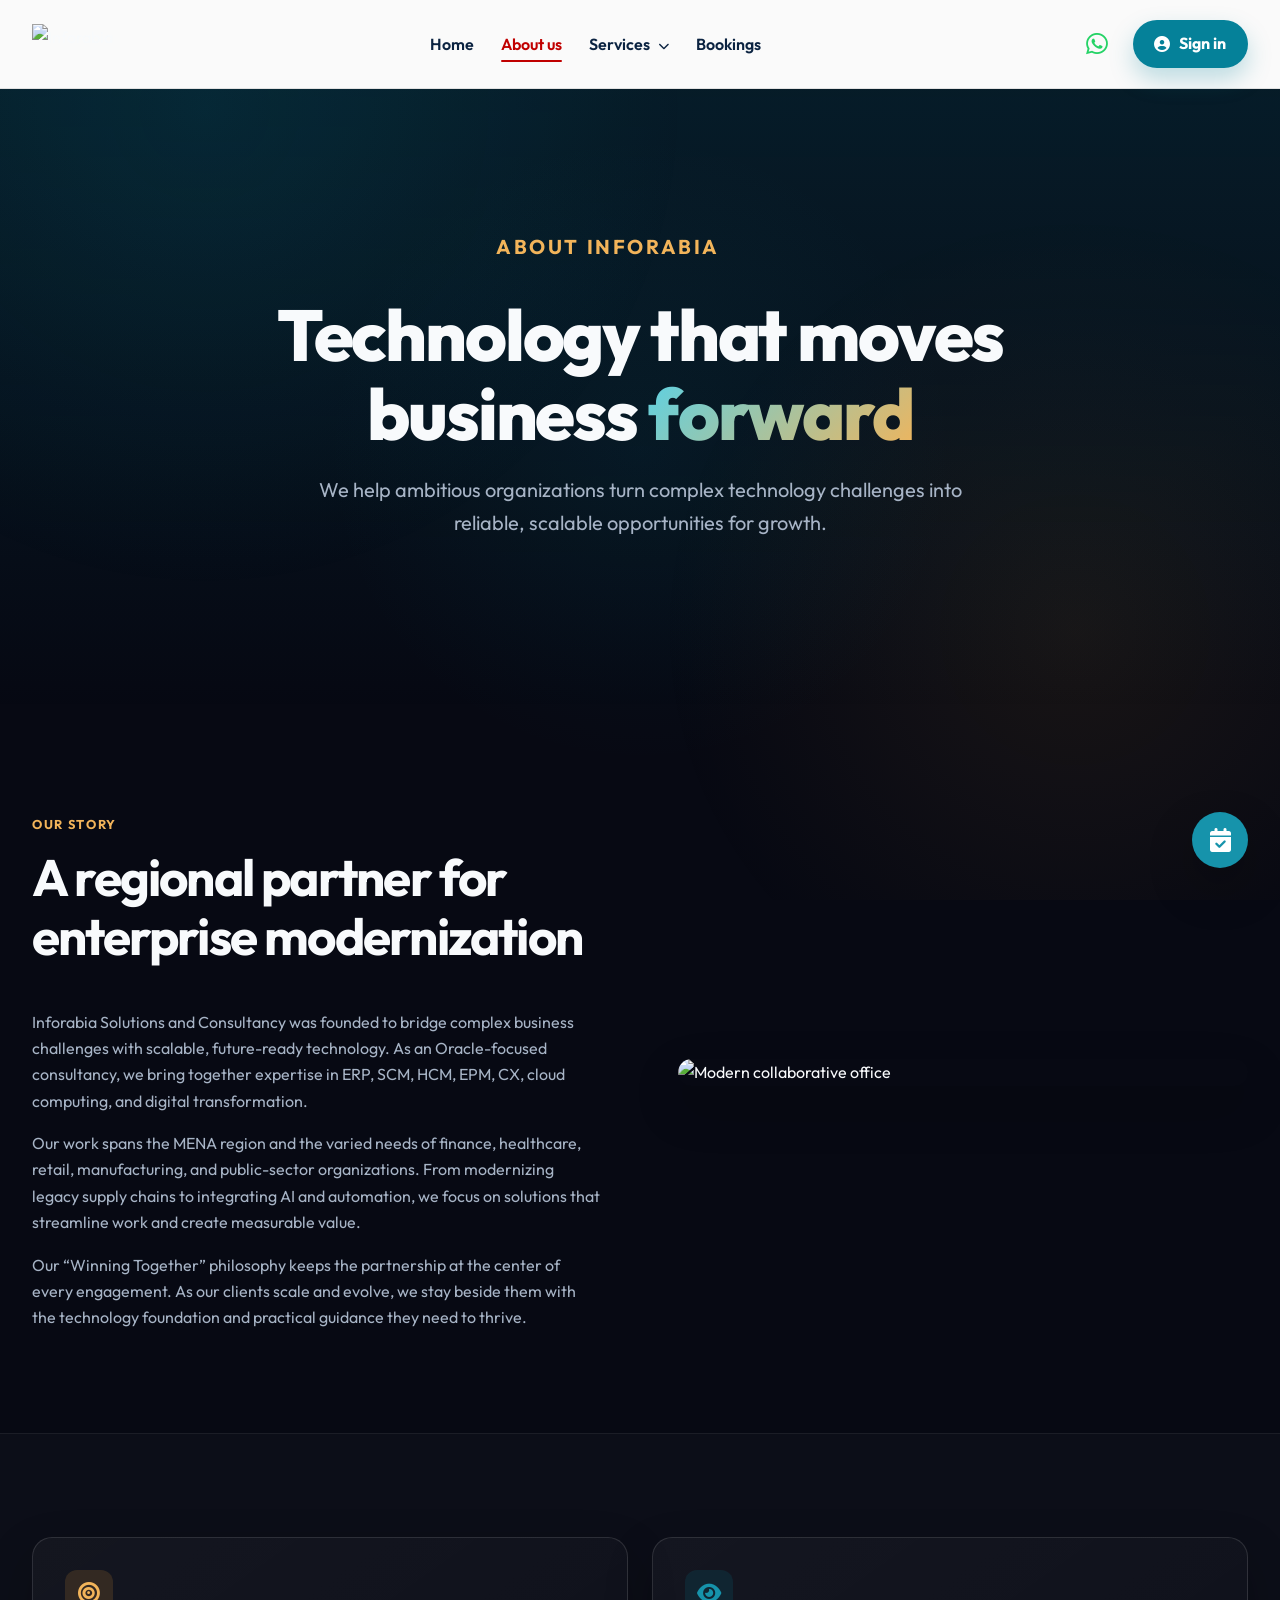
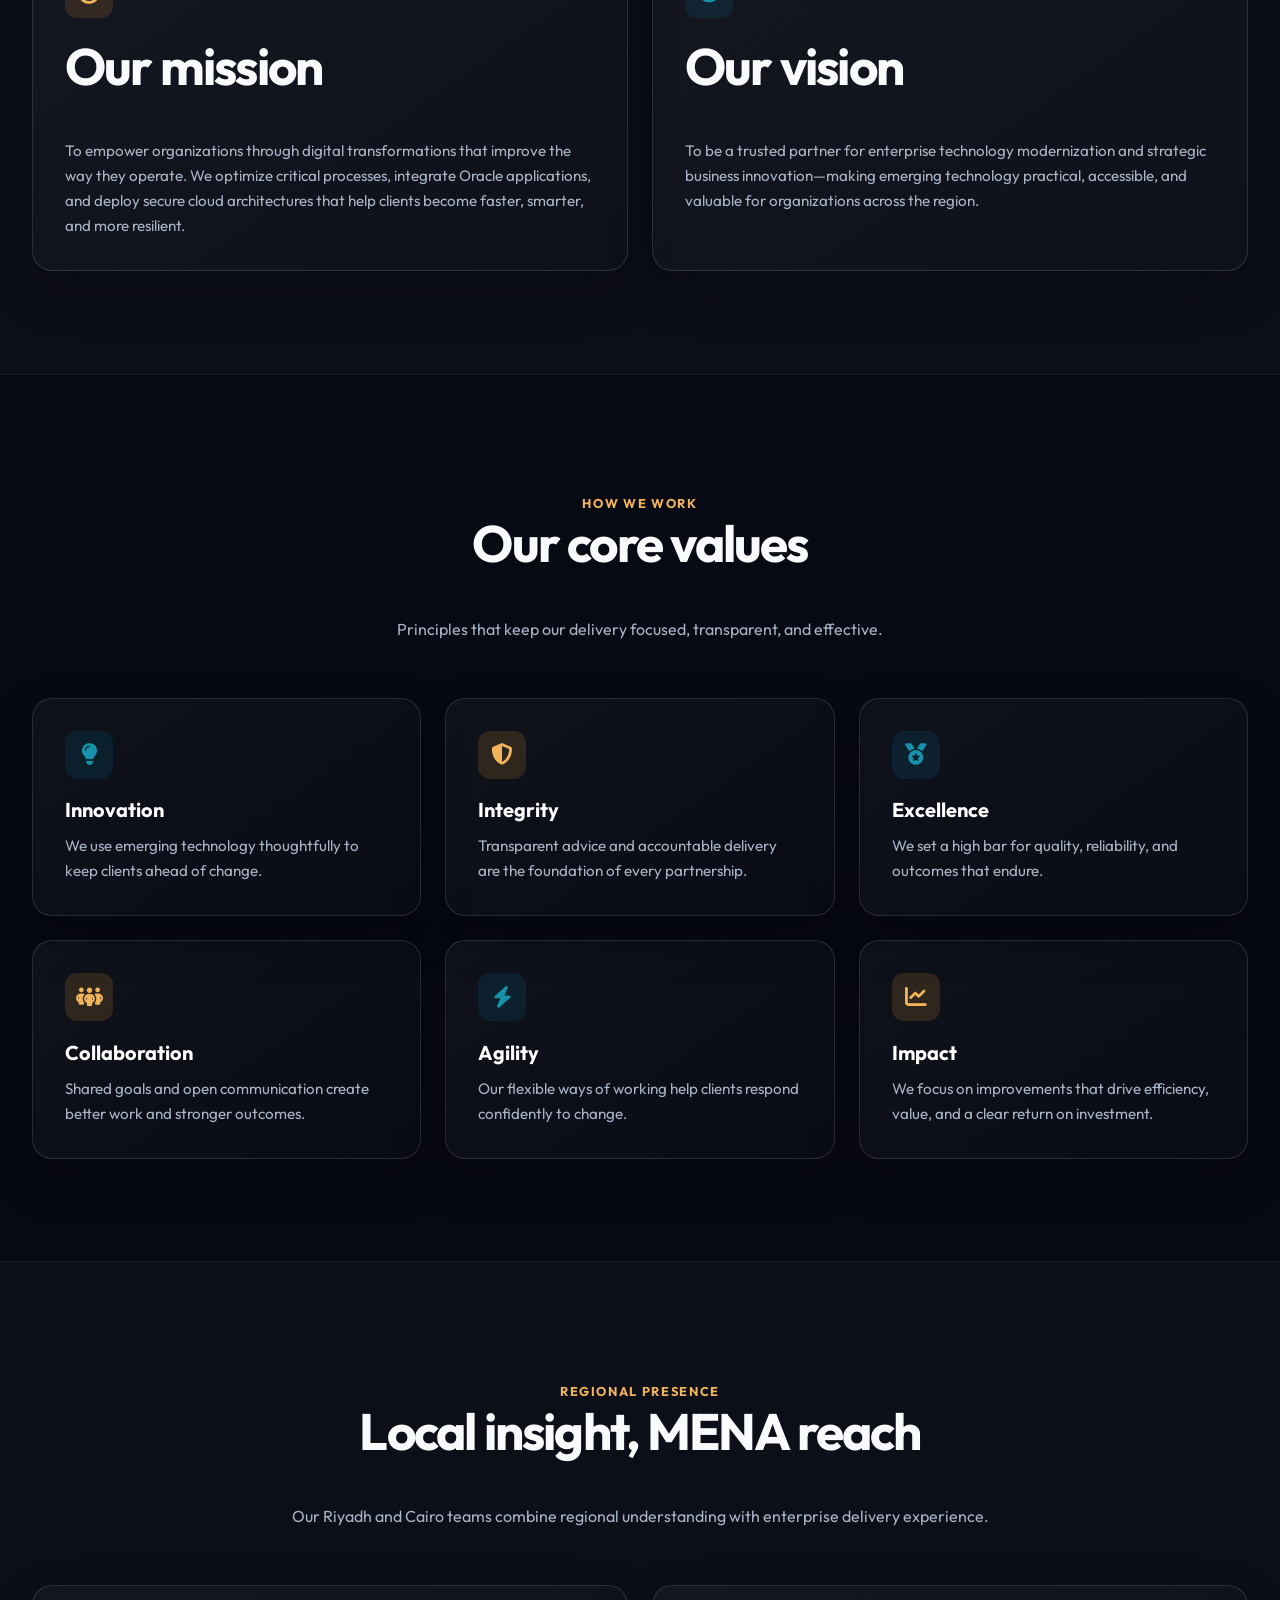
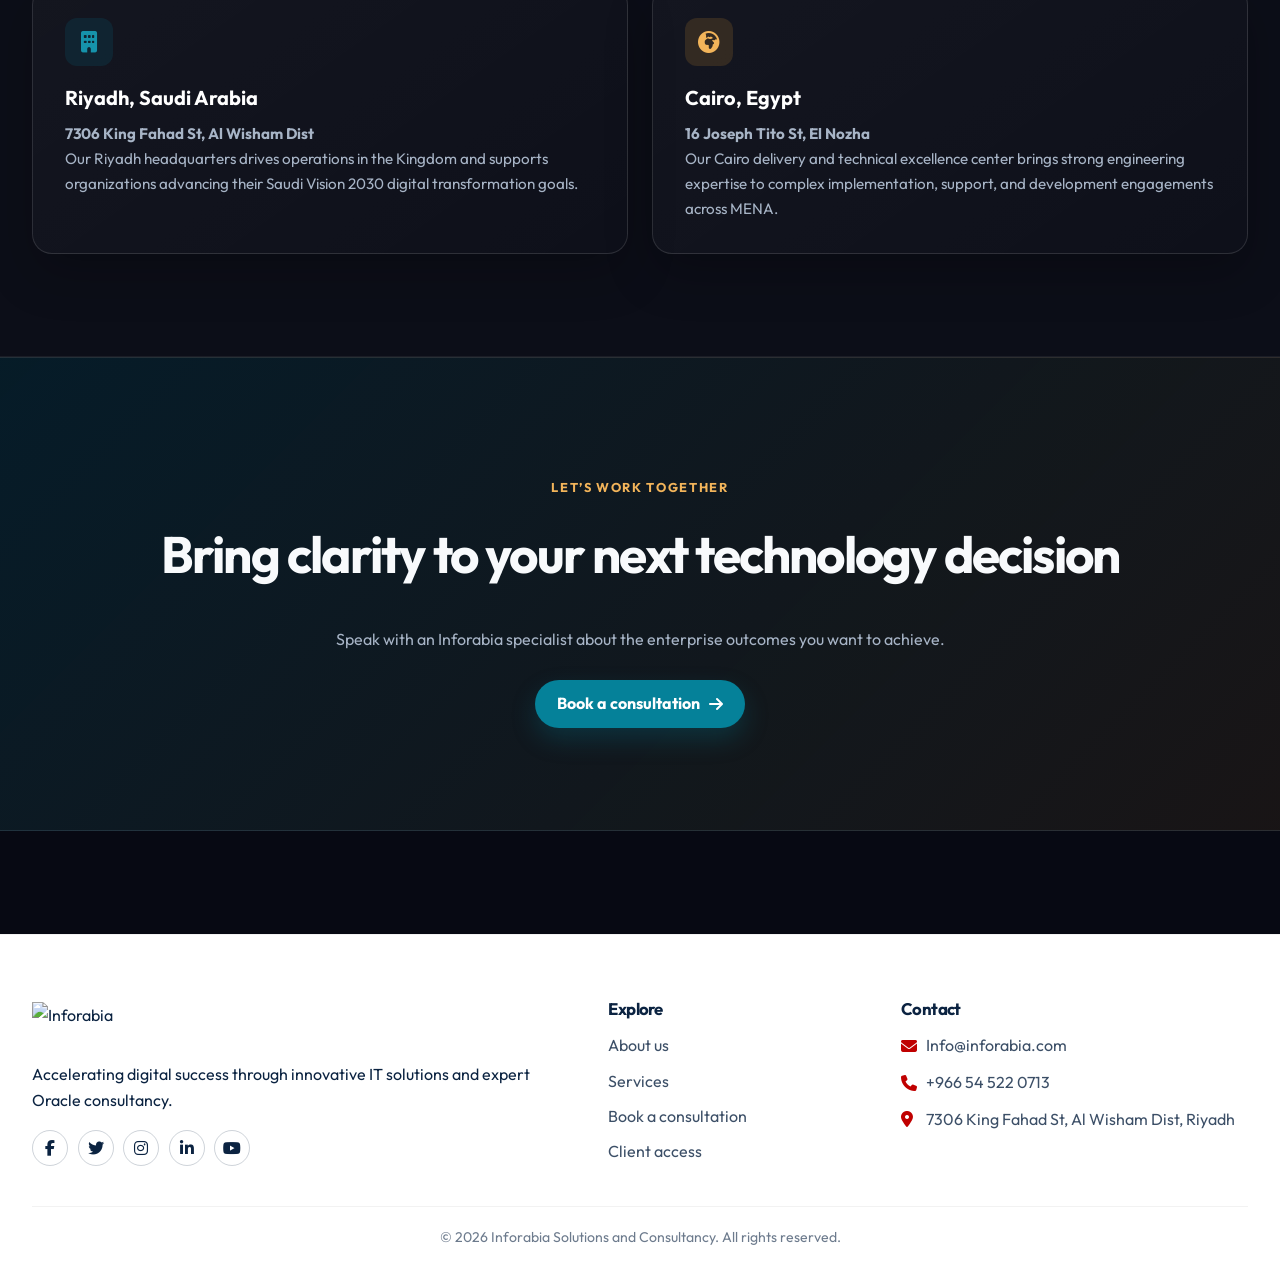
==== commit 44d10e14: "multiple changes" ====
--- a/about.html
+++ b/about.html
@@ -131,6 +131,11 @@
     </main>
 
     <footer class="footer"><div class="container footer-content"><section class="footer-brand" aria-label="Inforabia"><a class="logo" href="index.html"><img src="https://img1.wsimg.com/isteam/ip/641b16bf-0aca-44a9-8d2c-d4f57fdf78f0/Inforabia.jpg" alt="Inforabia"></a><p>Accelerating digital success through innovative IT solutions and expert Oracle consultancy.</p><div class="social-links"><a href="https://www.facebook.com/InforabiaSolutions/" target="_blank" rel="noopener noreferrer" aria-label="Inforabia on Facebook"><i class="fa-brands fa-facebook-f" aria-hidden="true"></i></a><a href="https://x.com/InforabiaS47042" target="_blank" rel="noopener noreferrer" aria-label="Inforabia on X"><i class="fa-brands fa-x-twitter" aria-hidden="true"></i></a><a href="https://www.instagram.com/inforabia_solutions/" target="_blank" rel="noopener noreferrer" aria-label="Inforabia on Instagram"><i class="fa-brands fa-instagram" aria-hidden="true"></i></a><a href="https://linkedin.com/company/inforabia" target="_blank" rel="noopener noreferrer" aria-label="Inforabia on LinkedIn"><i class="fa-brands fa-linkedin-in" aria-hidden="true"></i></a><a href="https://www.youtube.com/@inforabiasolutions" target="_blank" rel="noopener noreferrer" aria-label="Inforabia on YouTube"><i class="fa-brands fa-youtube" aria-hidden="true"></i></a></div></section><section><h2>Explore</h2><ul class="footer-links"><li><a href="about.html">About us</a></li><li><a href="services.html">Services</a></li><li><a href="bookings.html">Book a consultation</a></li><li><a href="auth.html">Client access</a></li></ul></section><section><h2>Contact</h2><ul class="contact-list"><li><i class="fa-solid fa-envelope" aria-hidden="true"></i><a href="mailto:Info@inforabia.com">Info@inforabia.com</a></li><li><i class="fa-solid fa-phone" aria-hidden="true"></i><a href="tel:+966545220713">+966 54 522 0713</a></li><li><i class="fa-solid fa-location-dot" aria-hidden="true"></i><span>7306 King Fahad St, Al Wisham Dist, Riyadh</span></li></ul></section></div><div class="container footer-bottom"><p>&copy; 2026 Inforabia Solutions and Consultancy. All rights reserved.</p></div></footer>
+    <div class="floating-widget animate-on-scroll delay-300">
+        <a href="bookings.html" class="fab fab--booking" aria-label="Book a consultation" title="Book Consultation">
+            <i class="fa-solid fa-calendar-check"></i>
+        </a>
+    </div>
     <script src="script.js"></script>
 </body>
 </html>
--- a/styles.css
+++ b/styles.css
@@ -21,6 +21,8 @@
     --radius-pill: 999px;
     --shadow-card: 0 1.25rem 3rem rgba(0, 0, 0, 0.24);
     --transition: 180ms ease;
+    --nav-bg: rgba(255, 255, 255, 0.98);
+    --nav-text: #0b2341;
 }
 
 * { box-sizing: border-box; }
@@ -47,7 +49,6 @@
     background-attachment: fixed;
 }
 
-/* Hide scrollbar for Chrome, Safari and Opera */
 ::-webkit-scrollbar {
     display: none;
 }
@@ -72,6 +73,10 @@
 h1, h2, h3, h4 { color: var(--text-main); line-height: 1.15; }
 h1 { font-size: clamp(2.65rem, 6vw, 5rem); letter-spacing: -0.045em; }
 h2 { font-size: clamp(2rem, 4vw, 3.25rem); letter-spacing: -0.035em; }
+.hero-content h1 { margin-bottom: 1rem; font-size: clamp(3rem, 6vw, 4.5rem); font-weight: 800; line-height: 1.1; letter-spacing: -0.03em; }
+.hero-content p:not(.eyebrow) { margin-bottom: 2rem; color: var(--text-muted); font-size: clamp(1.1rem, 2vw, 1.25rem); max-width: 42rem; margin-inline: auto; }
+.hero-actions { display: flex; flex-wrap: wrap; gap: 1rem; justify-content: center; }
+.partner-marquee-section { padding: 3rem 0; border-top: 1px solid rgba(255, 255, 255, 0.05); border-bottom: 1px solid rgba(255, 255, 255, 0.05); background: rgba(0, 0, 0, 0.2); overflow: hidden; }
 h3 { font-size: 1.25rem; }
 p { margin-bottom: 1rem; color: var(--text-muted); }
 p:last-child { margin-bottom: 0; }
@@ -112,16 +117,16 @@
     z-index: 1000;
     min-height: var(--nav-height);
     border-bottom: 1px solid rgba(0, 0, 0, 0.1);
-    background: rgba(255, 255, 255, 0.98);
+    background: var(--nav-bg);
     backdrop-filter: blur(1.25rem);
 }
 .nav-container { display: flex; align-items: center; justify-content: space-between; min-height: var(--nav-height); gap: 1rem; }
 .logo { position: relative; display: inline-flex; flex: 0 0 auto; align-items: center; padding: 0.2rem 0; transition: transform var(--transition); }
 .logo:hover { transform: translateY(-0.1rem); }
 .logo img { position: relative; z-index: 1; width: auto; height: 2.5rem; }
-.nav-toggle { display: none; align-items: center; justify-content: center; width: 2.75rem; height: 2.75rem; padding: 0; border: 1px solid rgba(0, 0, 0, 0.1); border-radius: var(--radius-sm); background: transparent; color: #0b2341; font-size: 1.25rem; }
+.nav-toggle { display: none; align-items: center; justify-content: center; width: 2.75rem; height: 2.75rem; padding: 0; border: 1px solid rgba(0, 0, 0, 0.1); border-radius: var(--radius-sm); background: transparent; color: var(--nav-text); font-size: 1.25rem; }
 .nav-links { display: flex; align-items: center; gap: 1.7rem; }
-.nav-links a { position: relative; color: #0b2341; font-weight: 600; line-height: 1.2; }
+.nav-links a { position: relative; color: var(--nav-text); font-weight: 600; line-height: 1.2; }
 .nav-links .nav-link::after { position: absolute; bottom: -0.5rem; left: 0; width: 100%; height: 2px; border-radius: 1px; background: #c00000; content: ''; transform: scaleX(0); transform-origin: left; transition: transform var(--transition); }
 .nav-links .nav-link:hover { color: #c00000; }
 .nav-links .nav-link:hover::after, .nav-links .nav-link[aria-current='page']::after { transform: scaleX(1); }
@@ -164,14 +169,14 @@
     .nav-item-dropdown { position: relative; }
     .mega-menu { position: static; box-shadow: none; display: none; border: none; padding: 0; background: transparent; transform: none; opacity: 1; visibility: visible; }
     .nav-item-dropdown.open .mega-menu { display: block; margin-top: 1rem; }
-    .mega-menu-container { grid-template-columns: 1fr; padding: 0; gap: 1.5rem; }
-    .mega-sidebar { border: none; padding: 0; display: flex; overflow-x: auto; gap: 1rem; padding-bottom: 0.5rem; border-bottom: 1px solid rgba(255,255,255,0.1); }
-    .mega-sidebar-title { display: none; }
-    .mega-tab { white-space: nowrap; border: none; padding: 0.5rem 0; font-size: 0.95rem; color: #fff; }
-    .mega-tab .fa-arrow-right { display: none; }
-    .mega-tab.active { border-bottom: 2px solid #c00000; color: #fff; }
+    .mega-menu-container { grid-template-columns: 1fr; padding: 0; gap: 1rem; }
+    .mega-sidebar { display: none !important; }
+    .mega-content-panel { display: block !important; margin-bottom: 2rem; animation: none; }
+    .mega-content-panel:last-child { margin-bottom: 0; }
+    .mega-content-header { margin-bottom: 1rem; }
     .mega-grid { grid-template-columns: 1fr; }
     .nav-item-dropdown > .nav-link { display: flex; justify-content: space-between; align-items: center; }
+    .nav-item-dropdown > .nav-link i { display: none; }
     
     .mega-content-header h3 { color: #fff; }
     .mega-link h4 { color: #fff; }
@@ -208,13 +213,19 @@
 .marquee-content img:hover { filter: brightness(0) invert(1) opacity(1); }
 @keyframes marquee-scroll { 0% { transform: translateX(0); } 100% { transform: translateX(-50%); } }
 
-/* Floating Action Button */
-.floating-fab { position: fixed; bottom: 2rem; right: 2rem; z-index: 999; display: flex; align-items: center; gap: 0.6rem; padding: 0.85rem 1.4rem; border-radius: var(--radius-pill); background: var(--clr-teal); color: #fff; font-weight: 700; box-shadow: 0 10px 25px rgba(5, 129, 153, 0.4); transform: translateY(100px); opacity: 0; transition: all 0.4s cubic-bezier(0.175, 0.885, 0.32, 1.275); }
-.floating-fab.is-visible { transform: translateY(0); opacity: 1; }
-.floating-fab:hover { background: var(--clr-teal-light); transform: translateY(-5px); box-shadow: 0 15px 30px rgba(5, 129, 153, 0.5); color: #fff; }
-.floating-fab i { font-size: 1.1rem; animation: pulse 2s infinite; }
-@keyframes pulse { 0% { transform: scale(1); } 50% { transform: scale(1.15); } 100% { transform: scale(1); } }
-@media (max-width: 768px) { .floating-fab { bottom: 1.5rem; right: 1.5rem; padding: 0.85rem; } .floating-fab span { display: none; } .floating-fab i { font-size: 1.25rem; margin: 0; } }
+/* Floating Widgets */
+.floating-widget { position: fixed; bottom: 2rem; right: 2rem; z-index: 9999; display: flex; flex-direction: column; gap: 0.75rem; }
+.fab { display: flex; align-items: center; justify-content: center; width: 3.5rem; height: 3.5rem; border-radius: 50%; color: #fff; font-size: 1.5rem; box-shadow: var(--shadow-card); transition: transform 0.3s cubic-bezier(0.175, 0.885, 0.32, 1.275); text-decoration: none; }
+.fab:hover { transform: scale(1.1) translateY(-0.25rem); color: #fff; }
+.fab--whatsapp { background: #25d366; }
+.fab--whatsapp:hover { background: #128c7e; box-shadow: 0 0.5rem 1.5rem rgba(37, 211, 102, 0.4); }
+.fab--booking { background: var(--clr-teal-light); }
+.fab--booking:hover { background: var(--clr-teal); box-shadow: 0 0.5rem 1.5rem rgba(22, 147, 171, 0.4); }
+.fab span { display: none; } /* If we want text, we can adjust later, but for circles it's hidden */
+@media (max-width: 768px) {
+    .floating-widget { bottom: 1.25rem; right: 1.25rem; }
+    .fab { width: 3.25rem; height: 3.25rem; font-size: 1.25rem; }
+}
 
 /* Scroll Progress Bar */
 .scroll-progress-bar { position: fixed; top: 0; left: 0; width: 0%; height: 3px; background: #c00000; z-index: 9999; transition: width 0.1s ease; border-radius: 0 2px 2px 0; }
@@ -239,12 +250,17 @@
     .carousel-container { justify-content: center; overflow-x: visible; }
 }
 
-.glass-card { height: 100%; padding: clamp(1.4rem, 3vw, 2rem); border: 1px solid var(--glass-border); border-radius: var(--radius-md); background: linear-gradient(145deg, var(--bg-surface), rgba(255, 255, 255, 0.01)); box-shadow: var(--shadow-card); }
+.glass-card { height: 100%; padding: clamp(1.4rem, 3vw, 2rem); border: 1px solid var(--glass-border); border-radius: var(--radius-md); background: linear-gradient(145deg, var(--bg-surface), rgba(255, 255, 255, 0.01)); box-shadow: var(--shadow-card); position: relative; overflow: hidden; }
+.glass-card::before { position: absolute; inset: 0; border-radius: inherit; background: radial-gradient(circle at var(--cursor-x) var(--cursor-y), var(--spotlight-color), transparent 60%); content: ''; pointer-events: none; opacity: 0; transition: opacity var(--transition); z-index: 0; }
+.glass-card:hover::before { opacity: 1; }
+.glass-card > * { position: relative; z-index: 1; }
+.glass-card h3 { margin-bottom: 0.75rem; font-size: 1.25rem; font-weight: 700; color: #fff; }
+.glass-card p { margin: 0; color: var(--text-muted); font-size: 0.95rem; }
+.article-card h3:hover { color: var(--clr-teal-light) !important; transition: color var(--transition); }
 .card-link { display: flex; flex-direction: column; justify-content: space-between; height: 100%; transition: border-color var(--transition), background var(--transition), transform var(--transition); }
 .card-link:hover { border-color: rgba(22, 147, 171, 0.65); background: var(--bg-surface-hover); transform: translateY(-0.3rem); }
 .card-icon { display: grid; width: 3rem; height: 3rem; place-items: center; margin-bottom: 1.2rem; border-radius: var(--radius-sm); background: rgba(5, 129, 153, 0.15); color: var(--clr-teal-light); font-size: 1.35rem; }
 .card-icon--orange { background: rgba(236, 161, 59, 0.15); color: var(--clr-orange-light); }
-.glass-card h3 { margin-bottom: 0.6rem; }
 .card-link .link-arrow { margin-top: 1.1rem; color: var(--clr-teal-light); font-weight: 700; }
 
 .feature-layout { align-items: center; gap: clamp(2rem, 6vw, 5rem); }
@@ -307,9 +323,11 @@
 .form-group { display: grid; gap: 0.45rem; margin-bottom: 1.1rem; }
 .form-group--full { grid-column: 1 / -1; }
 label { color: var(--text-main); font-weight: 600; }
+.form-group:has([required]) label::after { content: " *"; color: #ff4d4f; }
 input, select, textarea { width: 100%; min-height: 3rem; padding: 0.72rem 0.85rem; border: 1px solid rgba(255, 255, 255, 0.2); border-radius: var(--radius-sm); background: rgba(0, 0, 0, 0.26); color: var(--text-main); }
 textarea { min-height: 8rem; resize: vertical; }
 input:focus, select:focus, textarea:focus { border-color: var(--clr-teal-light); outline: none; box-shadow: 0 0 0 3px rgba(22, 147, 171, 0.17); }
+input:invalid:not(:placeholder-shown), select:invalid:not(:focus), textarea:invalid:not(:placeholder-shown) { border-color: rgba(255, 77, 79, 0.6); }
 select option { color: #111827; }
 .form-note, .form-status { margin-top: 0.9rem; font-size: 0.9rem; }
 .form-status { min-height: 1.4rem; color: #7fe6b0; }
@@ -406,9 +424,16 @@
     .whatsapp-link { width: 2.1rem; height: 2.1rem; font-size: 1.35rem; }
     .desktop-client-access { display: none !important; }
     .mobile-client-access { display: block !important; }
-    .nav-links a { display: inline-flex; padding: 0.85rem 0; }
+    .nav-links .nav-link { display: inline-flex; padding: 0.85rem 0; color: #fff; transition: color 0.2s; position: relative; }
+    .nav-links .nav-link:active, .nav-item-dropdown.open > .nav-link { color: #c00000; }
+    @media (hover: hover) { .nav-links .nav-link:hover { color: #c00000; } }
+    .nav-links .nav-link::after { bottom: 0.4rem; }
+    .nav-links .nav-link[aria-current='page']::after { transform: scaleX(0); }
+    .nav-links .nav-link:active::after, .nav-item-dropdown.open > .nav-link::after { transform: scaleX(1); }
+    @media (hover: hover) { .nav-links .nav-link:hover::after { transform: scaleX(1); } }
+    .nav-item-dropdown:active .mega-menu { display: block !important; margin-top: 1rem; }
+    .nav-item-dropdown.open .mega-menu { display: block !important; margin-top: 1rem; }
     .nav-links .btn { justify-content: center; width: 100%; margin: 0; }
-    .nav-links .nav-link::after { display: none; }
     .footer-content, .auth-layout { grid-template-columns: 1fr; }
 }
 
@@ -485,6 +510,21 @@
 .iti__country-list .iti__country.iti__highlight { background: rgba(255,255,255,0.1); }
 .iti__country-list .iti__country:hover { background: rgba(255,255,255,0.05); }
 .form-group .iti input { padding-left: 3.5rem !important; }
+
+/* Profile and Dashboard Views */
+.profile-setup-container { display: none; grid-column: 1 / -1; width: 100%; max-width: 600px; margin: 0 auto; }
+.profile-setup-card { padding: clamp(1.5rem, 4vw, 3rem); text-align: center; }
+.profile-pic-preview-container { width: 120px; height: 120px; border-radius: 50%; background: rgba(5, 129, 153, 0.15); border: 2px dashed rgba(5, 129, 153, 0.5); display: flex; align-items: center; justify-content: center; margin: 0 auto 1rem; overflow: hidden; position: relative; }
+.dashboard-view-container { display: none; grid-column: 1 / -1; width: 100%; }
+.dashboard-card { padding: clamp(1.5rem, 4vw, 3rem); }
+.dashboard-header { display: flex; flex-wrap: wrap; justify-content: space-between; align-items: center; gap: 1rem; margin-bottom: 2.5rem; border-bottom: 1px solid var(--glass-border); padding-bottom: 1.5rem; }
+.dashboard-user-info { display: flex; align-items: center; gap: 1.5rem; }
+.dashboard-avatar { width: 80px; height: 80px; border-radius: 50%; object-fit: cover; border: 2px solid var(--clr-teal); }
+.dashboard-avatar-placeholder { width: 80px; height: 80px; border-radius: 50%; background: rgba(5, 129, 153, 0.15); display: flex; align-items: center; justify-content: center; font-size: 2rem; color: var(--clr-teal); }
+.account-avatar-container { cursor: pointer; width: 5rem; height: 5rem; border-radius: 50%; background: rgba(255,255,255,0.1); display: flex; align-items: center; justify-content: center; font-size: 2rem; color: var(--clr-teal); overflow: hidden; position: relative; border: 2px solid transparent; transition: border-color 0.2s; }
+.account-avatar-overlay { position: absolute; inset: 0; background: rgba(0,0,0,0.5); display: flex; align-items: center; justify-content: center; opacity: 0; transition: opacity 0.2s; }
+.account-avatar-container:hover .account-avatar-overlay { opacity: 1; }
+.error-msg { color: #c00000; font-size: 0.9rem; margin-top: 1rem; display: none; }
 
 /* Scrollytelling Timeline */
 .timeline-container { position: relative; max-width: 800px; margin: 4rem auto; padding: 2rem 0; }
